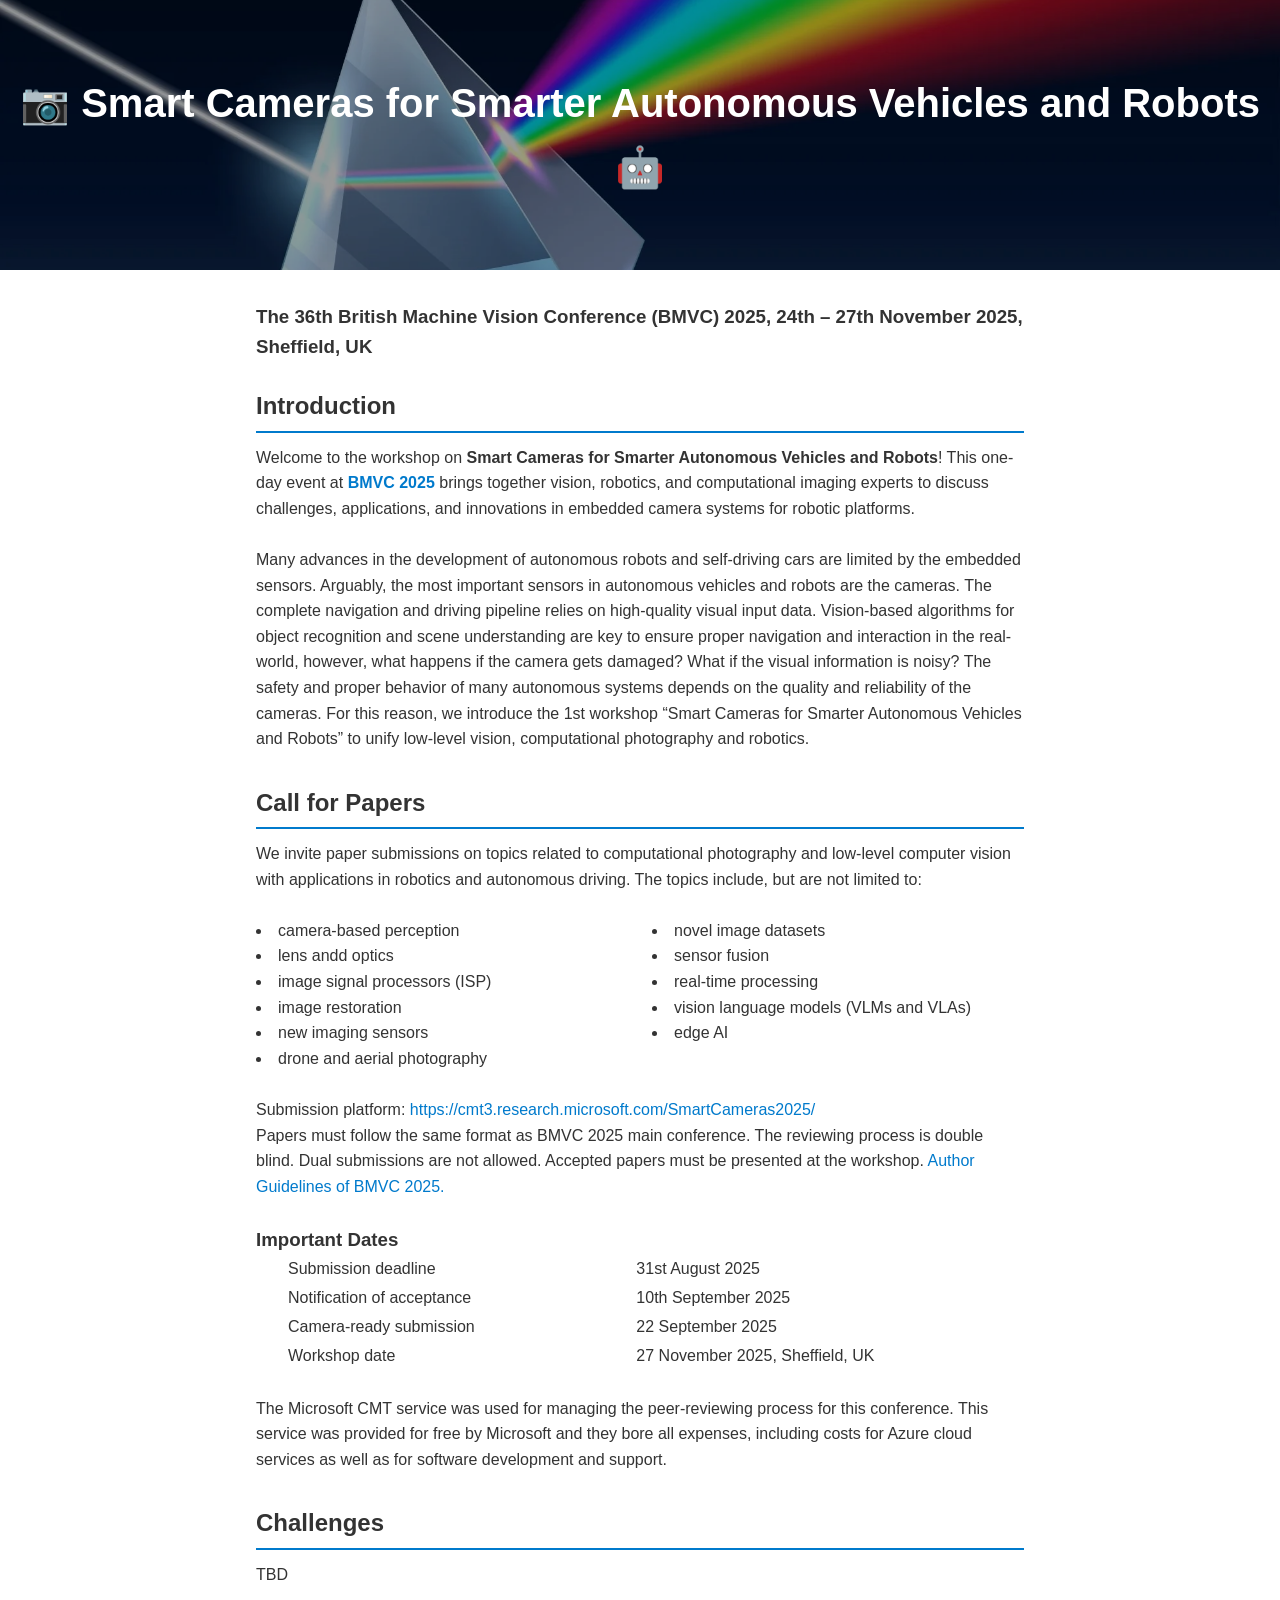
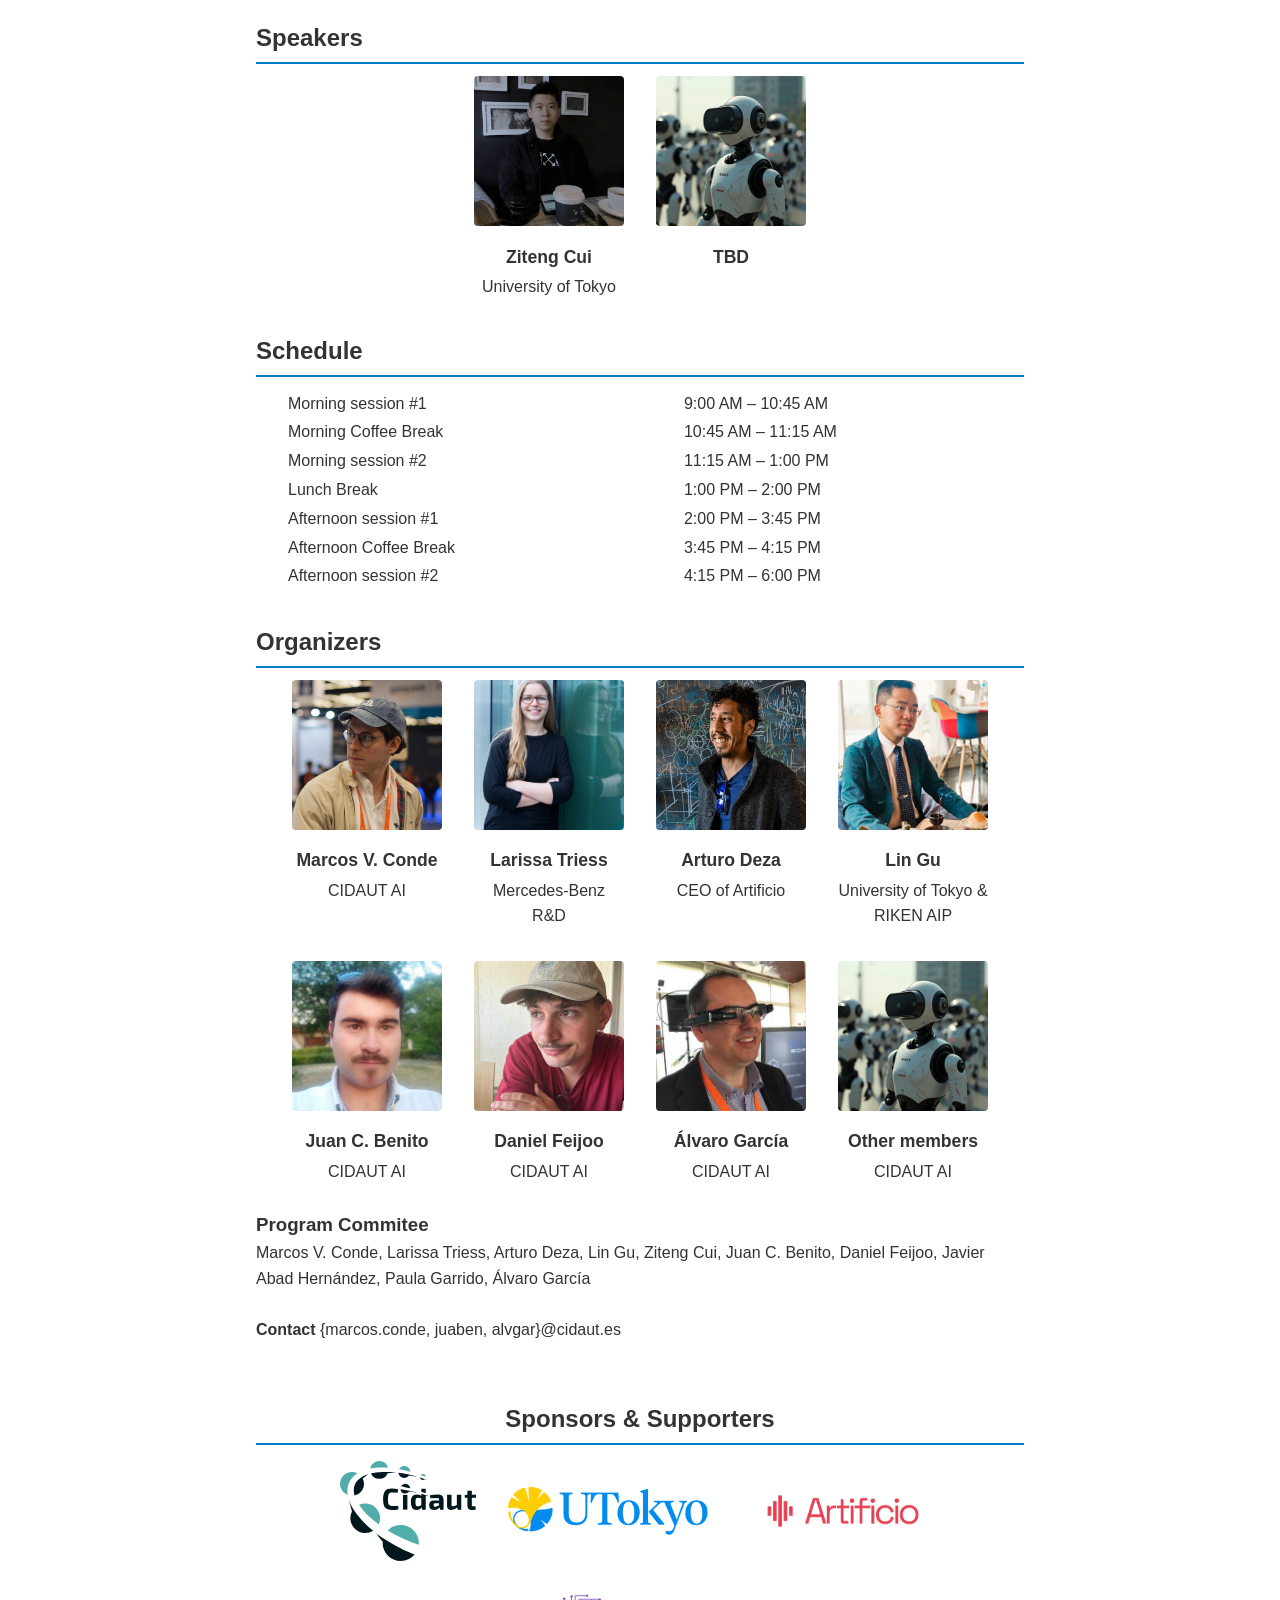
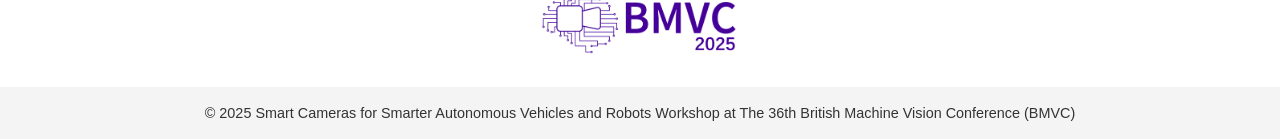
==== index.html @ 910924d0 "Add files via upload" ====
<!DOCTYPE html>
<html lang="en">
<head>
  <meta charset="UTF-8">
  <title>📷🤖 Smart Cameras for Smarter Autonomous Vehicles and Robots</title>
  <meta name="viewport" content="width=device-width, initial-scale=1">
  <meta name="description" content="The premier workshop on cameras and robotics. Smart Cameras for Smarter Autonomous Vehicles and Robots Workshop at BMVC 2025">
  <meta name="author" content="Marcos V. Conde">
  <meta name="robots" content="index, follow">

  <meta property="og:title" content="Smart Cameras for Smarter Autonomous Vehicles & Robots @ BMVC 2025">
  <meta property="og:description" content="The premier workshop on cameras and robotics. Smart Cameras for Smarter Autonomous Vehicles and Robots Workshop at BMVC 2025">
  <meta property="og:type" content="website">
  <meta property="og:image" content="https://supercamerai.github.io/img/bot.png">
  <meta property="og:site_name" content="Smart Cameras Workshop">

  <link rel="stylesheet" href="css/style.css">
</head>
<body>

  <header class="hero">
    <div class="hero-overlay">
      <h1>
        📷 Smart Cameras for Smarter Autonomous Vehicles and Robots 🤖
        <br>
      </h1>
      
    </div>
  </header>

  <main>
    <section id="intro" class="container">
      <h3>The 36th British Machine Vision Conference (BMVC) 2025, 24th – 27th November 2025, Sheffield, UK</h3>
      <br>
      
      <h2>Introduction</h2>
      <p>
        Welcome to the workshop on <b>Smart Cameras for Smarter Autonomous Vehicles and Robots</b>! This one-day event at <b><a href="https://bmvc2025.bmva.org/">BMVC 2025</a></b> brings together vision, robotics, and computational imaging experts to discuss challenges, applications, and innovations in embedded camera systems for robotic platforms.
        <br>
        <br>
        Many advances in the development of autonomous robots and self-driving cars are limited by the embedded sensors. 
        Arguably, the most important sensors in autonomous vehicles and robots are the cameras. 
        The complete navigation and driving pipeline relies on high-quality visual input data. 
        Vision-based algorithms for object recognition and scene understanding are key to ensure proper navigation and interaction in the real-world, however, what happens if the camera gets damaged? 
        What if the visual information is noisy? The safety and proper behavior of many autonomous systems depends on the quality and reliability of the cameras. 
        For this reason, we introduce the 1st workshop “Smart Cameras for Smarter Autonomous Vehicles and Robots” to unify low-level vision, computational photography and robotics.
      </p>
    </section>

    <section id="cfp" class="container">
      <h2>Call for Papers</h2>
      <p>We invite paper submissions on topics related to computational photography and low-level computer vision with applications in robotics and autonomous driving.
        The topics include, but are not limited to: 
        <br>
        <br>
        <ul class="topics-columns">
          <li>camera‑based perception</li>
          <li>lens andd optics</li>
          <li>image signal processors (ISP)</li>
          <li>image restoration</li>
          <li>new imaging sensors</li>
          <li>drone and aerial photography</li>
          <li>novel image datasets</li>
          <li>sensor fusion</li>
          <li>real‑time processing</li>
          <li>vision language models (VLMs and VLAs)</li>
          <li>edge AI</li>
        </ul>
        <br>
        Submission platform: <a href="https://cmt3.research.microsoft.com/SmartCameras2025/">https://cmt3.research.microsoft.com/SmartCameras2025/</a>
        <br>
        Papers must follow the same format as BMVC 2025 main conference. The reviewing process is double blind. Dual submissions are not allowed. Accepted papers must be presented at the workshop.
        <a href="https://bmvc2025.bmva.org/authors/author-guidelines/">Author Guidelines of BMVC 2025.</a>
        <br>
        <br>
        <h3>Important Dates</h3>

          <table class="schedule-table">
            <!-- <tr><th>Event</th><th>Date</th></tr> -->
            <tr><td>Submission deadline</td><td>31st August 2025</td></tr>
            <tr><td>Notification of acceptance</td><td>10th September 2025</td></tr>
            <tr><td>Camera‑ready submission</td><td>22 September 2025</td></tr>
            <!-- <tr><td>Author registration</td><td>Coming soon through BMVC registration</td></tr> -->
            <tr><td>Workshop date</td><td>27 November 2025, Sheffield, UK</td></tr>
          </table>

        <br>
        The Microsoft CMT service was used for managing the peer-reviewing process for this conference. This service was provided for free by Microsoft and they bore all expenses, including costs for Azure cloud services as well as for software development and support.
      </p>
    </section>

    <section id="challenges" class="container">
      <h2>Challenges</h2>
      TBD
    </section>

    <section id="speakers" class="container team-section">
      <h2>Speakers</h2>

      <div class="team-grid">

        <div class="team-member">
          <img src="img/cui.jpeg" alt="Ziteng Cui">
          <h3>Ziteng Cui</h3>
          <p>University of Tokyo</p>
        </div>

        <div class="team-member">
          <img src="img/bot.png" alt="Other">
          <h3>TBD</h3>
          <p></p>
        </div>

      </div>
    </section>

    <section id="schedule" class="container team-section">
      <h2>Schedule</h2>

      <table class="schedule-table">
        <tr><td>Morning session #1</td><td>9:00 AM – 10:45 AM</td></tr>
        <tr><td>Morning Coffee Break</td><td>10:45 AM – 11:15 AM</td></tr>
        <tr><td>Morning session #2</td><td>11:15 AM – 1:00 PM</td></tr>
        <tr><td>Lunch Break</td><td>1:00 PM – 2:00 PM</td></tr>
        <tr><td>Afternoon session #1</td><td>2:00 PM – 3:45 PM</td></tr>
        <tr><td>Afternoon Coffee Break</td><td>3:45 PM – 4:15 PM</td></tr>
        <tr><td>Afternoon session #2</td><td>4:15 PM – 6:00 PM</td></tr>
      </table>

      </div>
    </section>


    <section id="organizers" class="container team-section">
      <h2>Organizers</h2>
      <div class="team-grid">

        <div class="team-member">
          <a href="https://mv-lab.github.io/" target="_blank" rel="noopener">
          <img src="img/marcosv.jpg" alt="Marcos V. Conde">
          </a>
          <h3>Marcos V. Conde</h3>
          <p>CIDAUT AI</p>
          
        </div>

        <div class="team-member">
          <a href="https://larissa.triess.eu/" target="_blank" rel="noopener">
          <img src="img/larissa.jpg" alt="Larissa Triess">
          </a>
          <h3>Larissa Triess</h3>
          <p>Mercedes-Benz R&D</p>
        </div>

        <div class="team-member">
          <a href="http://arturodeza.wikidot.com/" target="_blank" rel="noopener">
          <img src="img/arturo.jpg" alt="Arturo Deza">
          </a>
          <h3>Arturo Deza</h3>
          <p>CEO of Artificio</p>
        </div>

        <div class="team-member">
          <a href="https://sites.google.com/view/linguedu/home" target="_blank" rel="noopener">
          <img src="img/lin.png" alt="Lin Gu">
          </a>
          <h3>Lin Gu</h3>
          <p>University of Tokyo & RIKEN AIP</p>
        </div>

        <div class="team-member">
          <a href="https://scholar.google.com/citations?user=f186MIUAAAAJ&hl=en" target="_blank" rel="noopener">
          <img src="img/juaben.jpg" alt="Juan C. Benito">
          </a>
          <h3>Juan C. Benito</h3>
          <p>CIDAUT AI</p>
        </div>

        <div class="team-member">
          <a href="https://scholar.google.com/citations?hl=es&user=hqbPn4YAAAAJ" target="_blank" rel="noopener">
          <img src="img/danfei.jpg" alt="Daniel Feijoo">
          </a>
          <h3>Daniel Feijoo</h3>
          <p>CIDAUT AI</p>
        </div>

        <div class="team-member">
          <a href="https://scholar.google.com/citations?user=c6SJPnMAAAAJ&hl=en" target="_blank" rel="noopener">
          <img src="img/alvgar.jpg" alt="Álvaro García">
          </a>
          <h3>Álvaro García</h3>
          <p>CIDAUT AI</p>
        </div>

        <div class="team-member">
          <img src="img/bot.png" alt="cidaut AI">
          <h3>Other members</h3>
          <p>CIDAUT AI</p>
        </div>

      </div>

      <br>
      <h3>Program Commitee</h3>
      Marcos V. Conde, Larissa Triess, Arturo Deza, Lin Gu, Ziteng Cui, Juan C. Benito, Daniel Feijoo, Javier Abad Hernández, Paula Garrido, Álvaro García
      <br>
      <br>
      <p><b>Contact</b> {marcos.conde, juaben, alvgar}@cidaut.es</p>
      <br>

    </section>

    <section id="sponsors" class="container sponsors-section">
      <h2>Sponsors & Supporters</h2>
      <div class="sponsor-grid">
        <img src="img/logo-cidaut.svg" alt="CIDAUT">
        <img src="img/utokyo.svg.png" alt="UTokyo">
        <img src="img/artificio.png" alt="Artificio">
        <img src="img/bmvc-2025.png" alt="BMVC">
      </div>
    </section>

  </main>

  <footer>
    <p>&copy; 2025 Smart Cameras for Smarter Autonomous Vehicles and Robots Workshop at The 36th British Machine Vision Conference (BMVC)</p>
  </footer>

</body>
</html>
---- css/style.css ----
* { box-sizing: border-box; margin:0; padding:0; }
body { font-family: Arial, sans-serif; line-height:1.6; color:#333; }
a { color:#007acc; text-decoration: none; }
a:hover { text-decoration: underline; }

/* Header */
header.hero {
  position: relative;
  height: 30vh;
  background: url('../img/banner.webp') no-repeat center/cover;
}
.hero-overlay {
  position: absolute;
  inset: 0;
  background: rgba(0,0,0,0.4);
  display: flex;
  justify-content: center;
  align-items: center;
}
.hero-overlay h1 {
  color: #fff;
  font-size: 2.5em; /* increased */
  text-align: center;
}
.hero-overlay .subtitle {
  color: #f0f0f0;
  font-size: 1.1em;
  margin-top: 0.5em;
}

/* Container */
.container {
  max-width: 800px;
  margin: 2em auto;
  padding: 0 1em;
}
.container h2 {
  margin-bottom: 0.5em;
  border-bottom: 2px solid #007acc;
  padding-bottom: 0.2em;
}

/* Team Section */
.team-section .team-grid {
  display: flex;
  flex-wrap: wrap;
  gap: 2em;
  justify-content: center;
}
.team-member {
  width: 150px;
  text-align: center;
}
.team-member img {
  width: 100%;
  height: 150px;
  object-fit: cover;
  border-radius: 4px;
}
.team-member h3 {
  margin: 0.5em 0 0.2em;
  font-size: 1.1em;
}

/* Sponsors Section */
.sponsors-section {
  text-align: center;
}
.sponsor-grid {
  display: flex;
  flex-wrap: wrap;
  justify-content: center;
  gap: 2em;
  margin: 1em 0;
}
.sponsor-grid img {
  max-width: 200px;
  max-height: 100px;
  object-fit: contain;
}

/* Footer */
footer {
  text-align: center;
  padding: 1em;
  background: #f4f4f4;
  font-size: 0.9em;
}

.topics-columns {
  /* Multi-column list styling */
  column-count: 2;
  column-gap: 1.5rem;
  list-style-position: inside; /* keeps bullets neatly inside */
  padding-left: 0;
  margin: 0;
}

.schedule-table {
  width: 100%;
  border-collapse: collapse;
}

.schedule-table td {
  padding: 0.1rem 2rem; /* top/bottom: 0.75rem, left/right: 2rem */
}


/* Ensure mobile compatibility */
@media (max-width: 600px) {
  .topics-columns {
    column-count: 1;
  }

  .schedule-table td {
    padding: 0.5rem 1rem; /* adjust padding for mobile */
  }
}
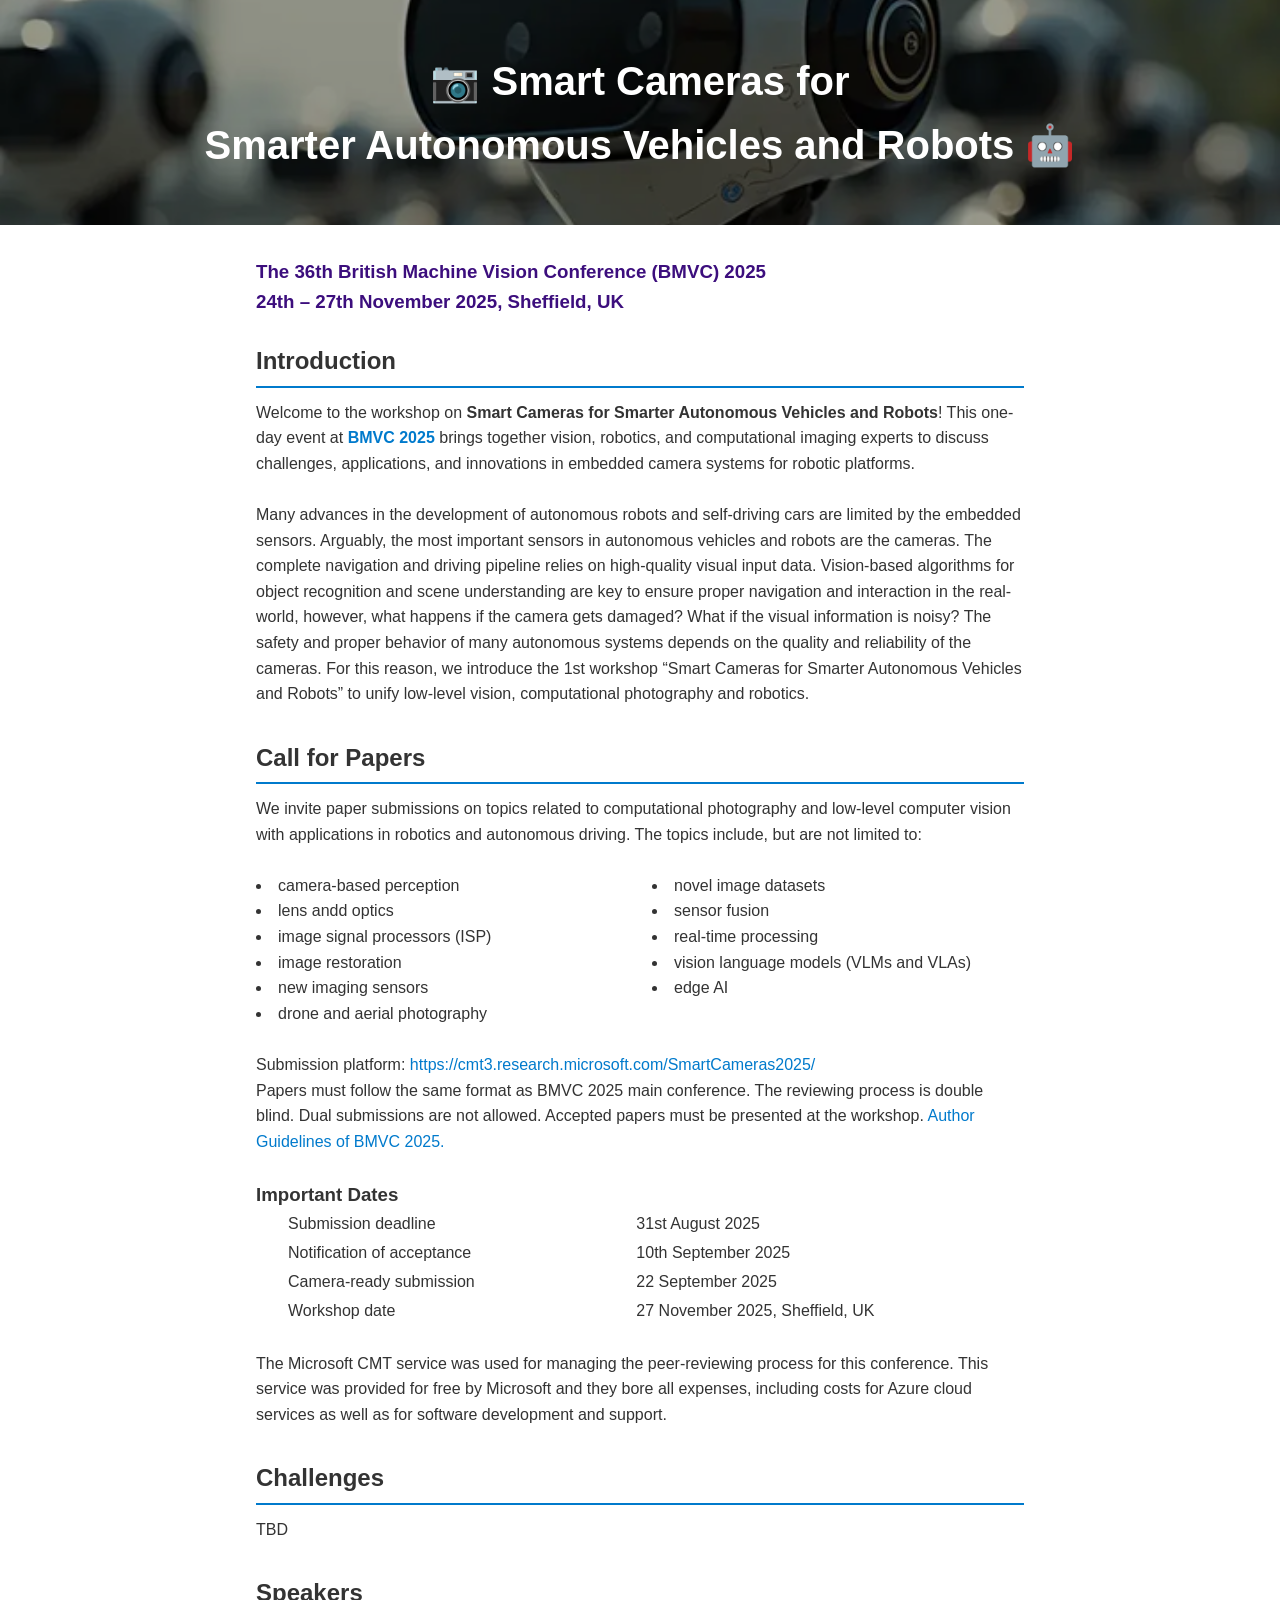
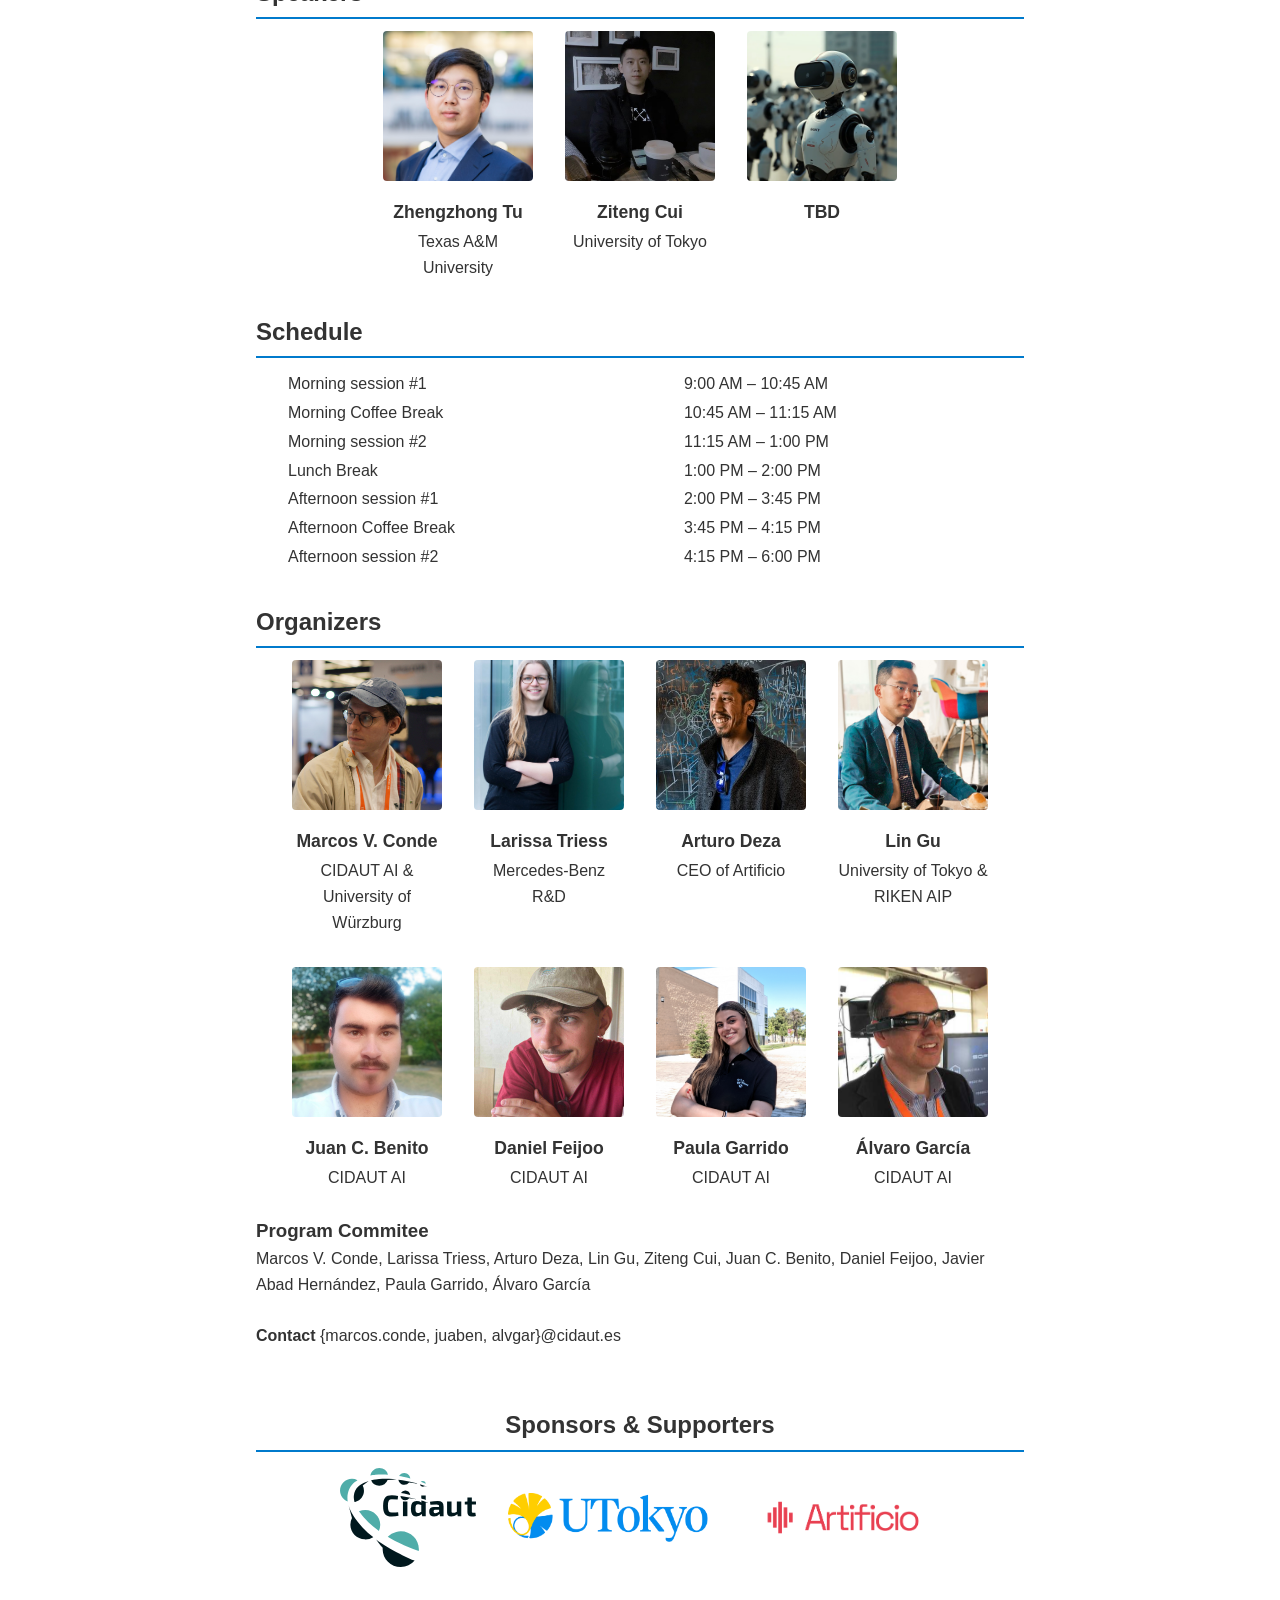
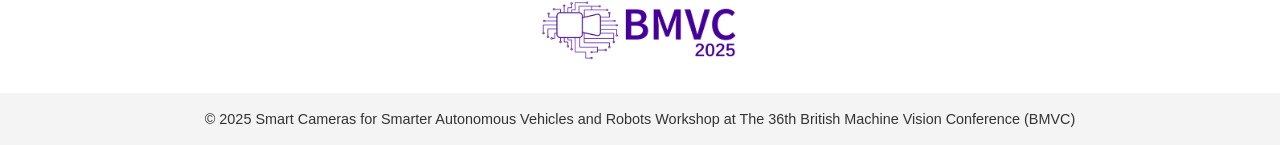
==== commit e190c267: "Add files via upload" ====
--- a/index.html
+++ b/index.html
@@ -21,7 +21,7 @@
   <header class="hero">
     <div class="hero-overlay">
       <h1>
-        📷 Smart Cameras for Smarter Autonomous Vehicles and Robots 🤖
+        📷 Smart Cameras for <br>Smarter Autonomous Vehicles and Robots 🤖
         <br>
       </h1>
       
@@ -30,7 +30,7 @@
 
   <main>
     <section id="intro" class="container">
-      <h3>The 36th British Machine Vision Conference (BMVC) 2025, 24th – 27th November 2025, Sheffield, UK</h3>
+      <h3 style="color:#3c0e7d;">The 36th British Machine Vision Conference (BMVC) 2025 <br> 24th – 27th November 2025, Sheffield, UK</h3>
       <br>
       
       <h2>Introduction</h2>
@@ -100,6 +100,12 @@
       <div class="team-grid">
 
         <div class="team-member">
+          <img src="img/tu.png" alt="Zhengzhong Tu">
+          <h3>Zhengzhong Tu</h3>
+          <p>Texas A&M University</p>
+        </div>
+
+        <div class="team-member">
           <img src="img/cui.jpeg" alt="Ziteng Cui">
           <h3>Ziteng Cui</h3>
           <p>University of Tokyo</p>
@@ -140,7 +146,7 @@
           <img src="img/marcosv.jpg" alt="Marcos V. Conde">
           </a>
           <h3>Marcos V. Conde</h3>
-          <p>CIDAUT AI</p>
+          <p>CIDAUT AI & University of Würzburg</p>
           
         </div>
 
@@ -185,6 +191,12 @@
         </div>
 
         <div class="team-member">
+          <img src="img/paula.jpg" alt="Paula Garrido">
+          <h3>Paula Garrido</h3>
+          <p>CIDAUT AI</p>
+        </div>
+
+        <div class="team-member">
           <a href="https://scholar.google.com/citations?user=c6SJPnMAAAAJ&hl=en" target="_blank" rel="noopener">
           <img src="img/alvgar.jpg" alt="Álvaro García">
           </a>
@@ -192,11 +204,13 @@
           <p>CIDAUT AI</p>
         </div>
 
+        <!--
         <div class="team-member">
           <img src="img/bot.png" alt="cidaut AI">
           <h3>Other members</h3>
           <p>CIDAUT AI</p>
         </div>
+        -->
 
       </div>
 
--- a/css/style.css
+++ b/css/style.css
@@ -6,8 +6,8 @@
 /* Header */
 header.hero {
   position: relative;
-  height: 30vh;
-  background: url('../img/banner.webp') no-repeat center/cover;
+  height: 25vh;
+  background: url('../img/bot_banner.png') no-repeat center/cover;
 }
 .hero-overlay {
   position: absolute;
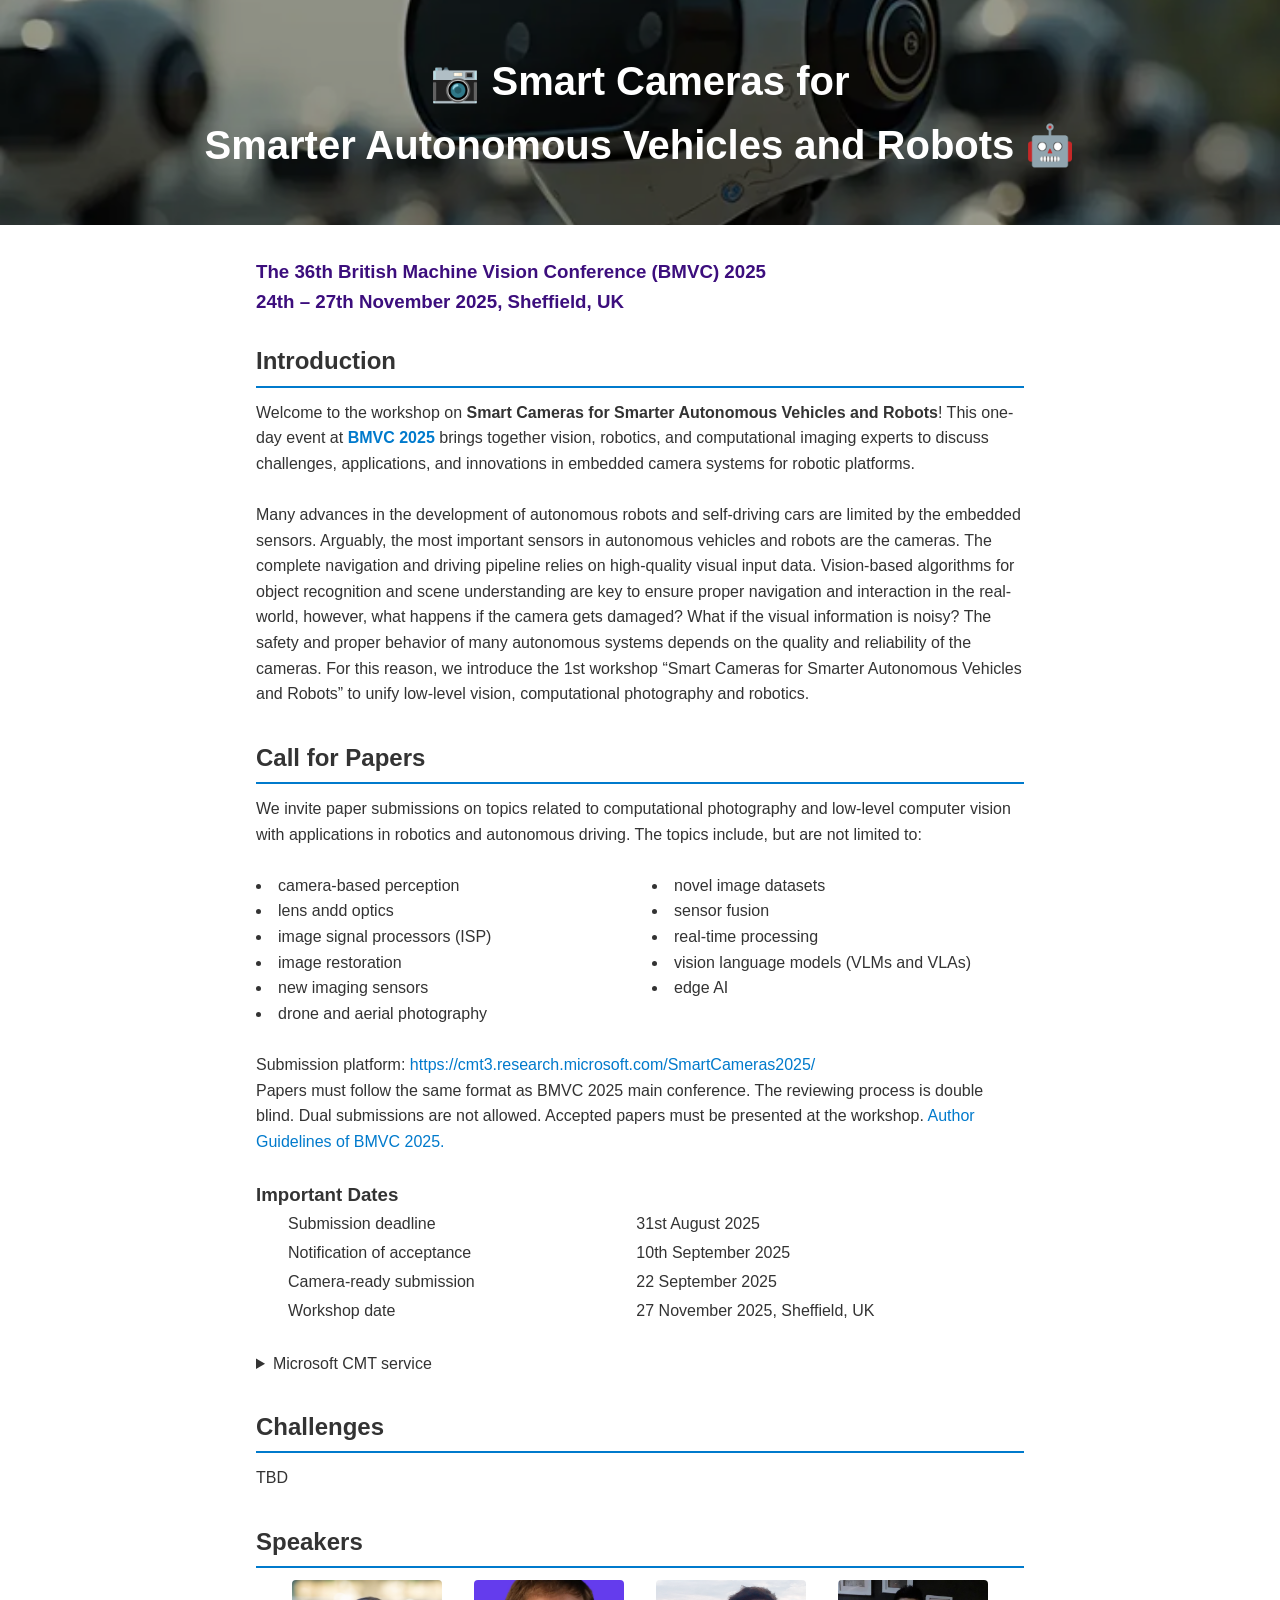
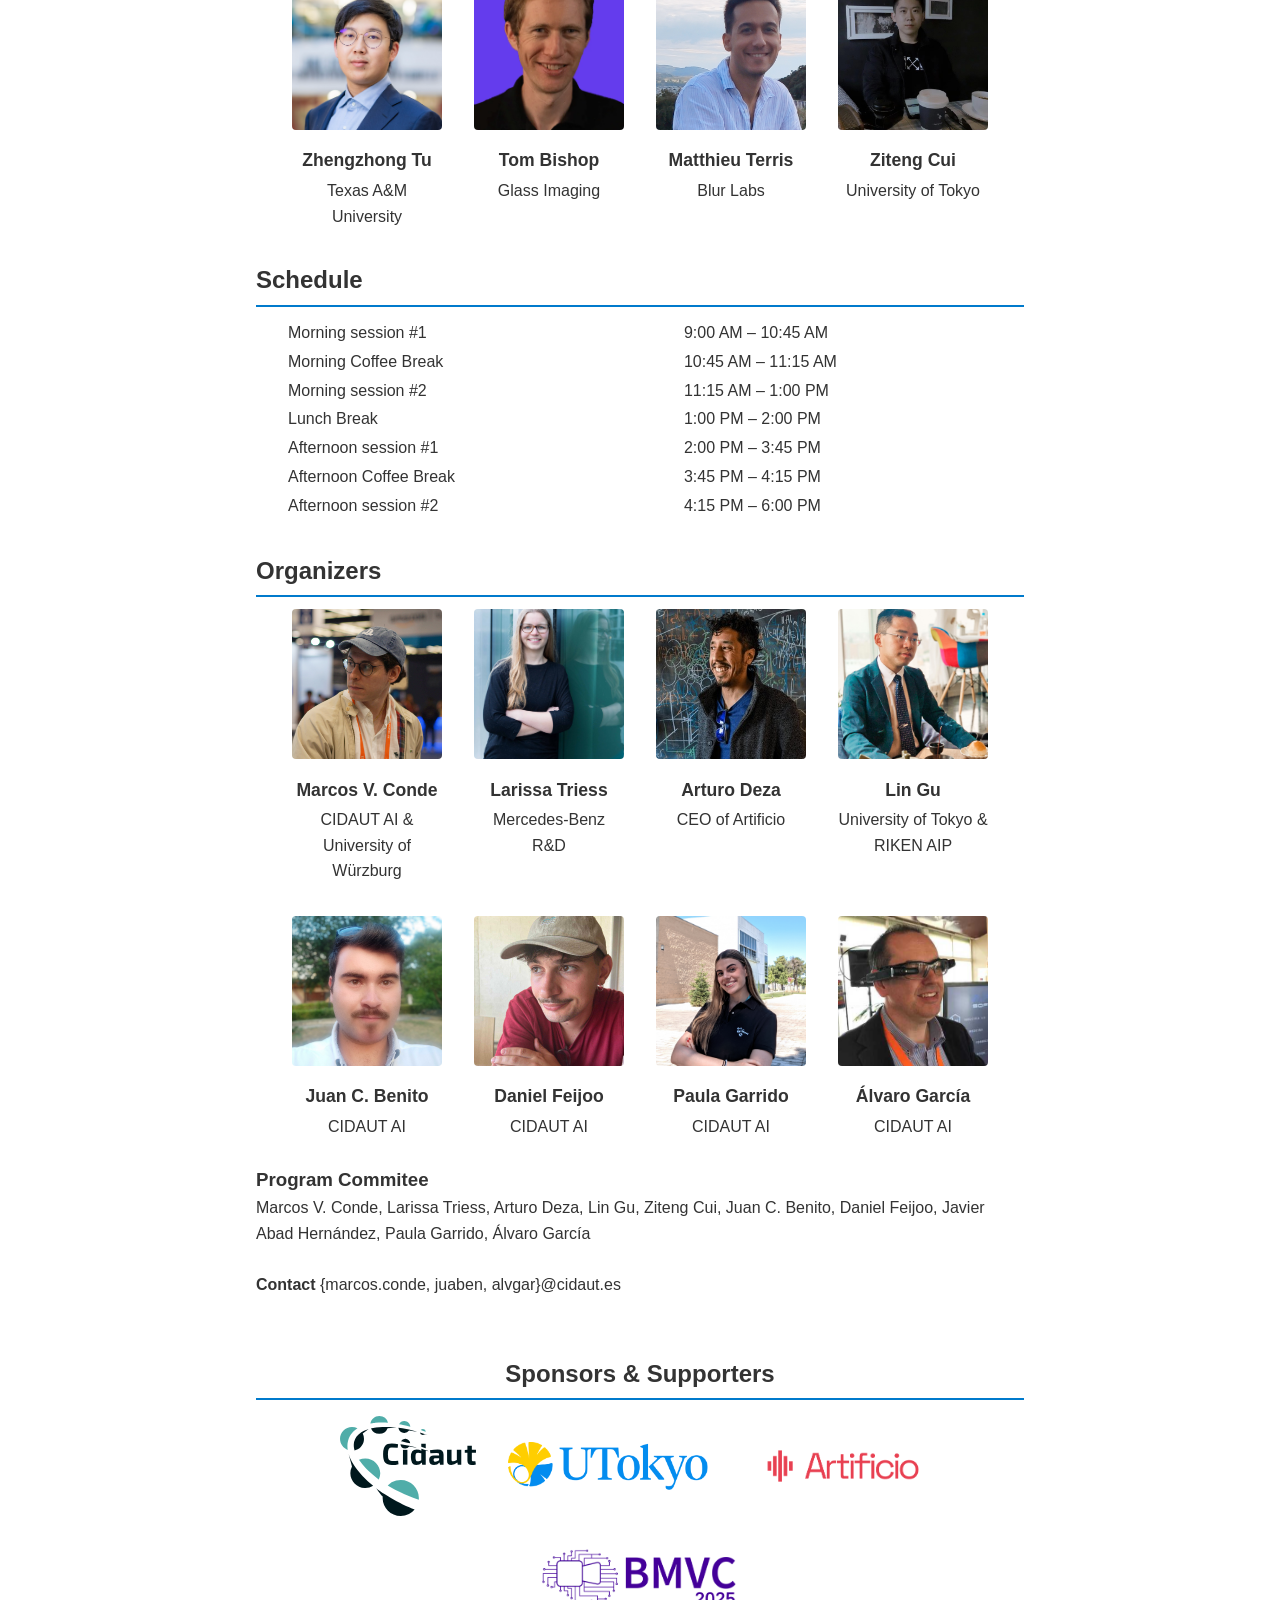
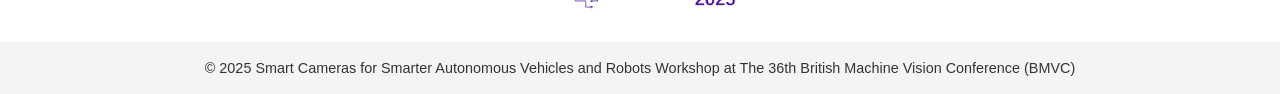
==== commit 84222d70: "Add files via upload" ====
--- a/index.html
+++ b/index.html
@@ -85,7 +85,11 @@
           </table>
 
         <br>
-        The Microsoft CMT service was used for managing the peer-reviewing process for this conference. This service was provided for free by Microsoft and they bore all expenses, including costs for Azure cloud services as well as for software development and support.
+        <details>
+        <summary>Microsoft CMT service</summary>
+        <p>The Microsoft CMT service was used for managing the peer-reviewing process for this conference. This service was provided for free by Microsoft and they bore all expenses, including costs for Azure cloud services as well as for software development and support.</p>
+      </details>
+
       </p>
     </section>
 
@@ -106,16 +110,23 @@
         </div>
 
         <div class="team-member">
+          <img src="img/tom.webp" alt="Tom Bishop">
+          <h3>Tom Bishop</h3>
+          <p>Glass Imaging</p>
+        </div>
+
+        <div class="team-member">
+          <img src="img/terris.png" alt="Matthieu Terris">
+          <h3>Matthieu Terris</h3>
+          <p>Blur Labs</p>
+        </div>
+
+        <div class="team-member">
           <img src="img/cui.jpeg" alt="Ziteng Cui">
           <h3>Ziteng Cui</h3>
           <p>University of Tokyo</p>
         </div>
 
-        <div class="team-member">
-          <img src="img/bot.png" alt="Other">
-          <h3>TBD</h3>
-          <p></p>
-        </div>
 
       </div>
     </section>
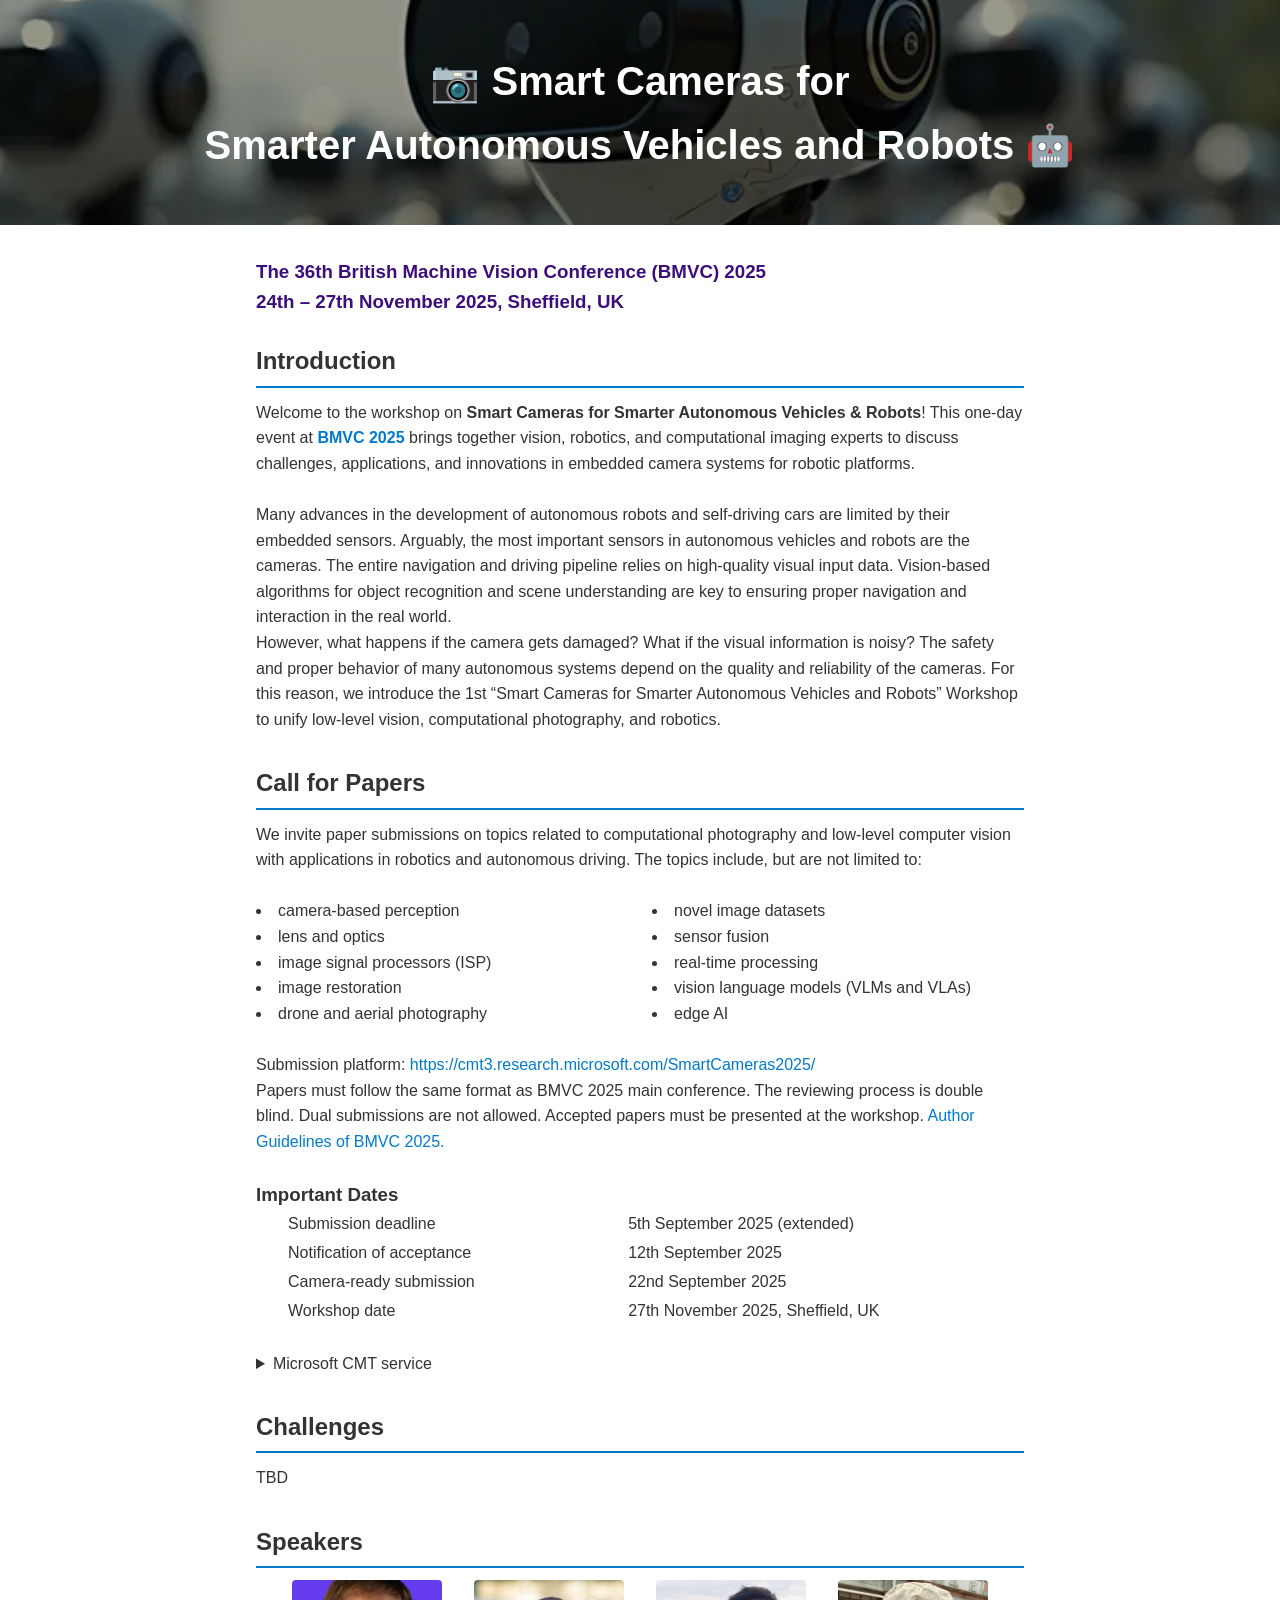
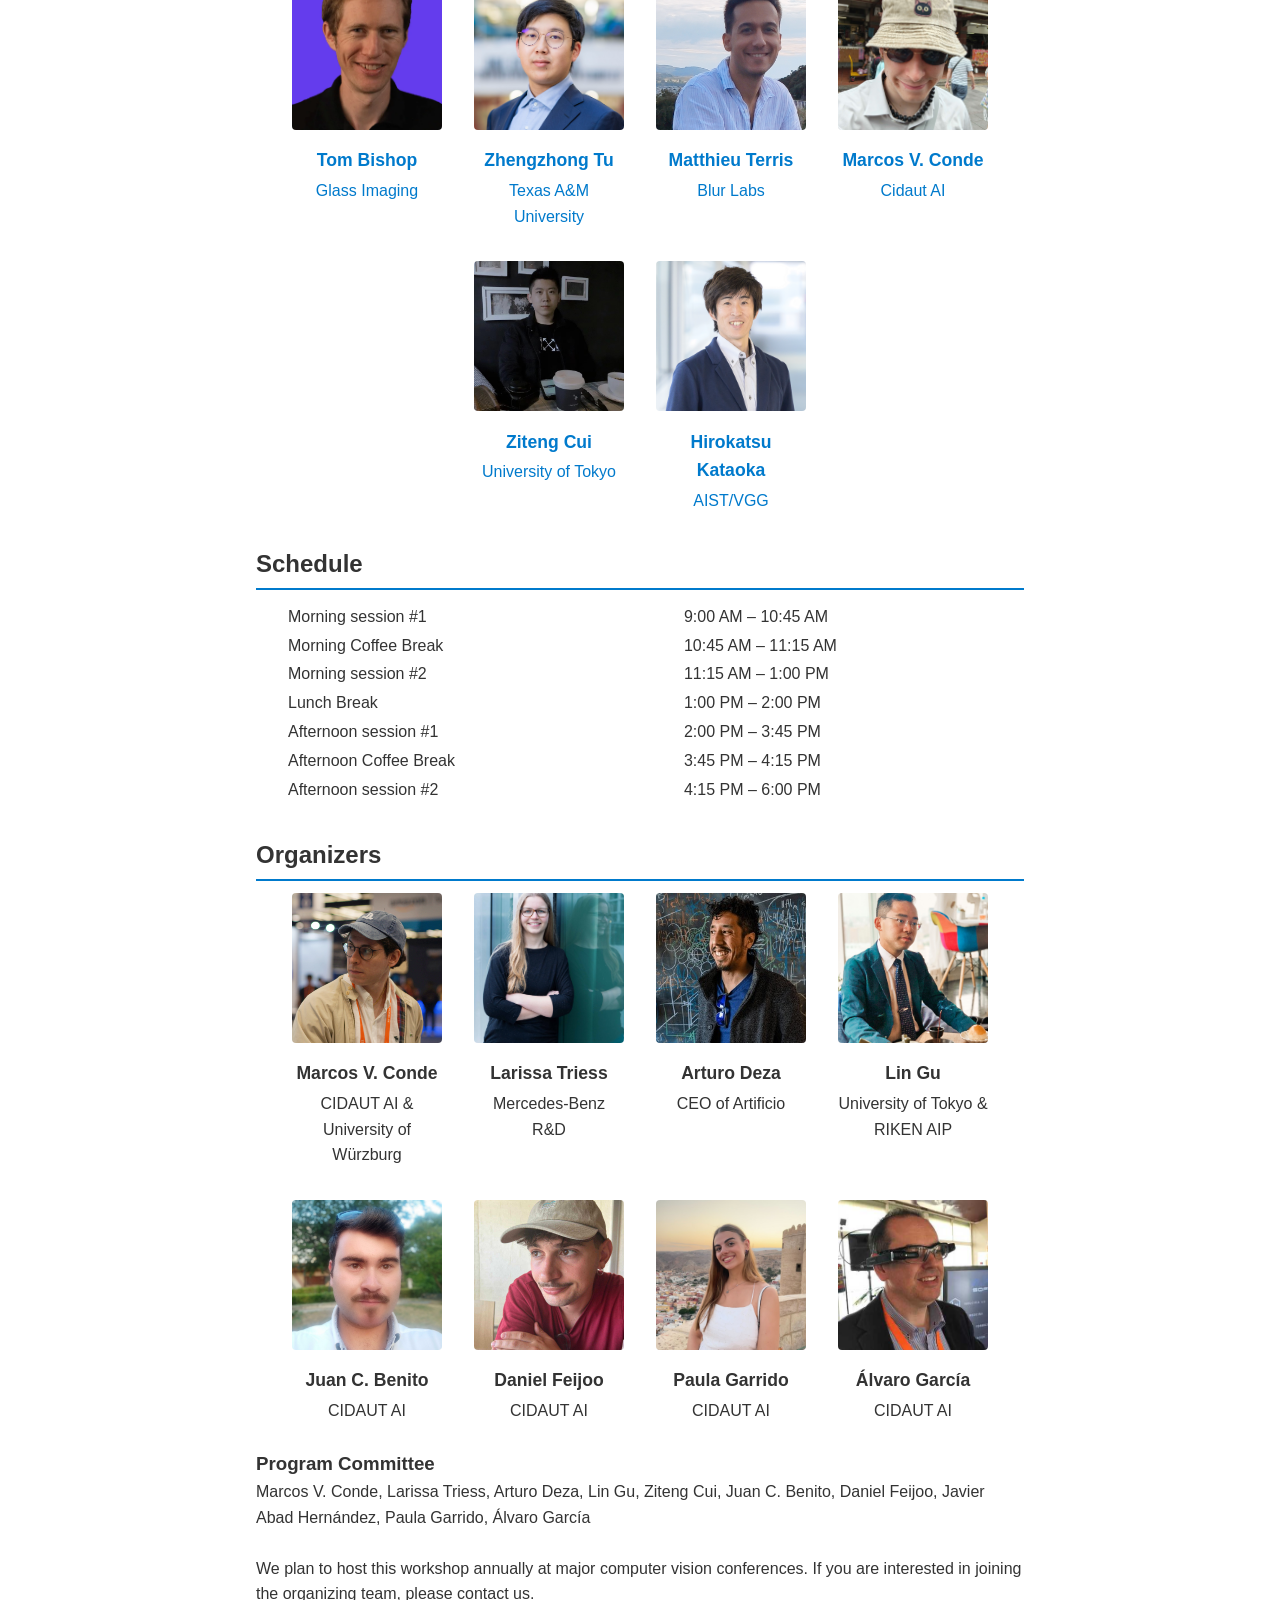
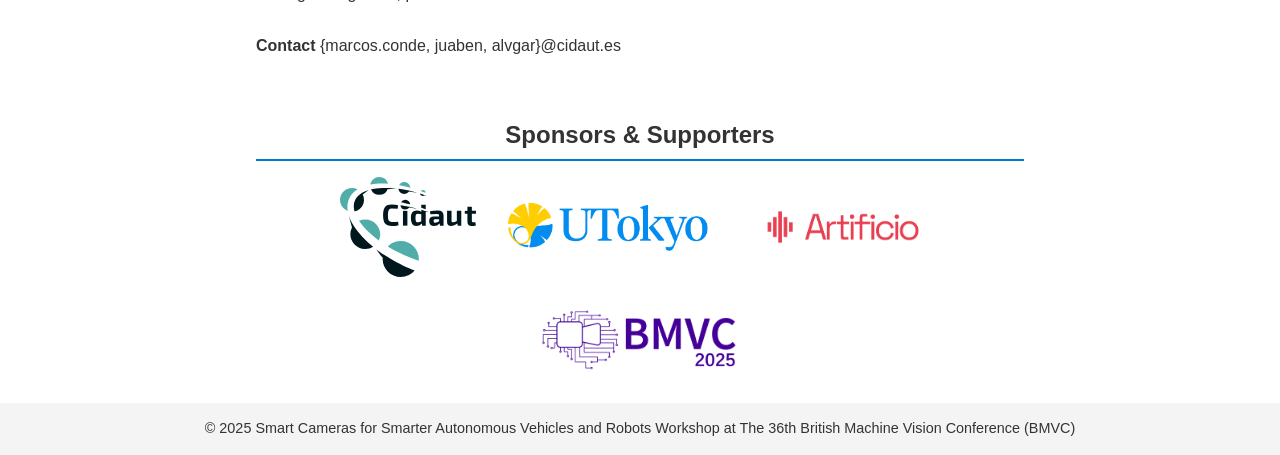
==== commit 37b7a40c: "1st sept update, CR dates and speakers" ====
--- a/index.html
+++ b/index.html
@@ -2,17 +2,19 @@
 <html lang="en">
 <head>
   <meta charset="UTF-8">
-  <title>📷🤖 Smart Cameras for Smarter Autonomous Vehicles and Robots</title>
+  <title>📷 Smart Cameras for Smarter Robots</title>
   <meta name="viewport" content="width=device-width, initial-scale=1">
-  <meta name="description" content="The premier workshop on cameras and robotics. Smart Cameras for Smarter Autonomous Vehicles and Robots Workshop at BMVC 2025">
+  <meta name="description" content="Smart Cameras for Smarter Autonomous Vehicles and Robots Workshop at BMVC 2025">
+  <meta name="keywords" content="smart cameras, autonomous vehicles, robotics, computer vision, BMVC 2025, workshop, embedded systems, image processing, sensor fusion">
   <meta name="author" content="Marcos V. Conde">
   <meta name="robots" content="index, follow">
 
-  <meta property="og:title" content="Smart Cameras for Smarter Autonomous Vehicles & Robots @ BMVC 2025">
-  <meta property="og:description" content="The premier workshop on cameras and robotics. Smart Cameras for Smarter Autonomous Vehicles and Robots Workshop at BMVC 2025">
+  <meta property="og:title" content="Smart Cameras for Smarter Robots Workshop">
+  <meta property="og:url" content="https://supercamerai.github.io/">
+  <meta property="og:description" content="Smart Cameras for Smarter Autonomous Vehicles and Robots Workshop at BMVC 2025">
   <meta property="og:type" content="website">
   <meta property="og:image" content="https://supercamerai.github.io/img/bot.png">
-  <meta property="og:site_name" content="Smart Cameras Workshop">
+  <meta property="og:site_name" content="Smart Cameras and Robots Workshop">
 
   <link rel="stylesheet" href="css/style.css">
 </head>
@@ -35,15 +37,17 @@
       
       <h2>Introduction</h2>
       <p>
-        Welcome to the workshop on <b>Smart Cameras for Smarter Autonomous Vehicles and Robots</b>! This one-day event at <b><a href="https://bmvc2025.bmva.org/">BMVC 2025</a></b> brings together vision, robotics, and computational imaging experts to discuss challenges, applications, and innovations in embedded camera systems for robotic platforms.
-        <br>
-        <br>
-        Many advances in the development of autonomous robots and self-driving cars are limited by the embedded sensors. 
+        Welcome to the workshop on <b>Smart Cameras for Smarter Autonomous Vehicles & Robots</b>! This one-day event at <b><a href="https://bmvc2025.bmva.org/">BMVC 2025</a></b> brings together vision, robotics, and computational imaging experts to discuss challenges, applications, and innovations in embedded camera systems for robotic platforms.
+        <br>
+        <br>
+        Many advances in the development of autonomous robots and self-driving cars are limited by their embedded sensors.
         Arguably, the most important sensors in autonomous vehicles and robots are the cameras. 
-        The complete navigation and driving pipeline relies on high-quality visual input data. 
-        Vision-based algorithms for object recognition and scene understanding are key to ensure proper navigation and interaction in the real-world, however, what happens if the camera gets damaged? 
-        What if the visual information is noisy? The safety and proper behavior of many autonomous systems depends on the quality and reliability of the cameras. 
-        For this reason, we introduce the 1st workshop “Smart Cameras for Smarter Autonomous Vehicles and Robots” to unify low-level vision, computational photography and robotics.
+        The entire navigation and driving pipeline relies on high-quality visual input data.
+        Vision-based algorithms for object recognition and scene understanding are key to ensuring proper navigation and interaction in the real world. 
+        <br>
+        However, what happens if the camera gets damaged?
+        What if the visual information is noisy? The safety and proper behavior of many autonomous systems depend on the quality and reliability of the cameras.
+        For this reason, we introduce the 1st “Smart Cameras for Smarter Autonomous Vehicles and Robots” Workshop to unify low-level vision, computational photography, and robotics.
       </p>
     </section>
 
@@ -55,10 +59,9 @@
         <br>
         <ul class="topics-columns">
           <li>camera‑based perception</li>
-          <li>lens andd optics</li>
+          <li>lens and optics</li>
           <li>image signal processors (ISP)</li>
           <li>image restoration</li>
-          <li>new imaging sensors</li>
           <li>drone and aerial photography</li>
           <li>novel image datasets</li>
           <li>sensor fusion</li>
@@ -77,11 +80,11 @@
 
           <table class="schedule-table">
             <!-- <tr><th>Event</th><th>Date</th></tr> -->
-            <tr><td>Submission deadline</td><td>31st August 2025</td></tr>
-            <tr><td>Notification of acceptance</td><td>10th September 2025</td></tr>
-            <tr><td>Camera‑ready submission</td><td>22 September 2025</td></tr>
+            <tr><td>Submission deadline</td><td>5th September 2025 (extended)</td></tr>
+            <tr><td>Notification of acceptance</td><td>12th September 2025</td></tr>
+            <tr><td>Camera‑ready submission</td><td>22nd September 2025</td></tr>
             <!-- <tr><td>Author registration</td><td>Coming soon through BMVC registration</td></tr> -->
-            <tr><td>Workshop date</td><td>27 November 2025, Sheffield, UK</td></tr>
+            <tr><td>Workshop date</td><td>27th November 2025, Sheffield, UK</td></tr>
           </table>
 
         <br>
@@ -104,27 +107,51 @@
       <div class="team-grid">
 
         <div class="team-member">
+          <a href="http://glass-imaging.com" target="_blank" rel="noopener">
+          <img src="img/tom.webp" alt="Tom Bishop">
+          <h3>Tom Bishop</h3>
+          <p>Glass Imaging</p>
+          </a>
+        </div>
+
+        <div class="team-member">
+          <a href="https://vztu.github.io" target="_blank" rel="noopener">
           <img src="img/tu.png" alt="Zhengzhong Tu">
           <h3>Zhengzhong Tu</h3>
           <p>Texas A&M University</p>
-        </div>
-
-        <div class="team-member">
-          <img src="img/tom.webp" alt="Tom Bishop">
-          <h3>Tom Bishop</h3>
-          <p>Glass Imaging</p>
-        </div>
-
-        <div class="team-member">
+          </a>
+        </div>
+
+        <div class="team-member">
+          <a href="https://blurlabs.ai" target="_blank" rel="noopener">
           <img src="img/terris.png" alt="Matthieu Terris">
           <h3>Matthieu Terris</h3>
           <p>Blur Labs</p>
-        </div>
-
-        <div class="team-member">
+          </a>
+        </div>
+
+        <div class="team-member">
+          <a href="https://mv-lab.github.io" target="_blank" rel="noopener">
+          <img src="img/marcos-notserious.jpg" alt="Marcos V. Conde">
+          <h3>Marcos V. Conde</h3>
+          <p>Cidaut AI</p>
+          </a>
+        </div>
+
+        <div class="team-member">
+          <a href="https://cuiziteng.github.io" target="_blank" rel="noopener">
           <img src="img/cui.jpeg" alt="Ziteng Cui">
           <h3>Ziteng Cui</h3>
           <p>University of Tokyo</p>
+          </a>
+        </div>
+
+        <div class="team-member">
+          <a href="https://hirokatsukataoka.net" target="_blank" rel="noopener">
+          <img src="img/kataoka_photo2.png" alt="Hirokatsu Kataoka">
+          <h3>Hirokatsu Kataoka</h3>
+          <p>AIST/VGG</p>
+          </a>
         </div>
 
 
@@ -226,8 +253,12 @@
       </div>
 
       <br>
-      <h3>Program Commitee</h3>
+      <h3>Program Committee</h3>
       Marcos V. Conde, Larissa Triess, Arturo Deza, Lin Gu, Ziteng Cui, Juan C. Benito, Daniel Feijoo, Javier Abad Hernández, Paula Garrido, Álvaro García
+      <br>
+      <br>
+      We plan to host this workshop annually at major computer vision conferences.
+      If you are interested in joining the organizing team, please contact us.
       <br>
       <br>
       <p><b>Contact</b> {marcos.conde, juaben, alvgar}@cidaut.es</p>
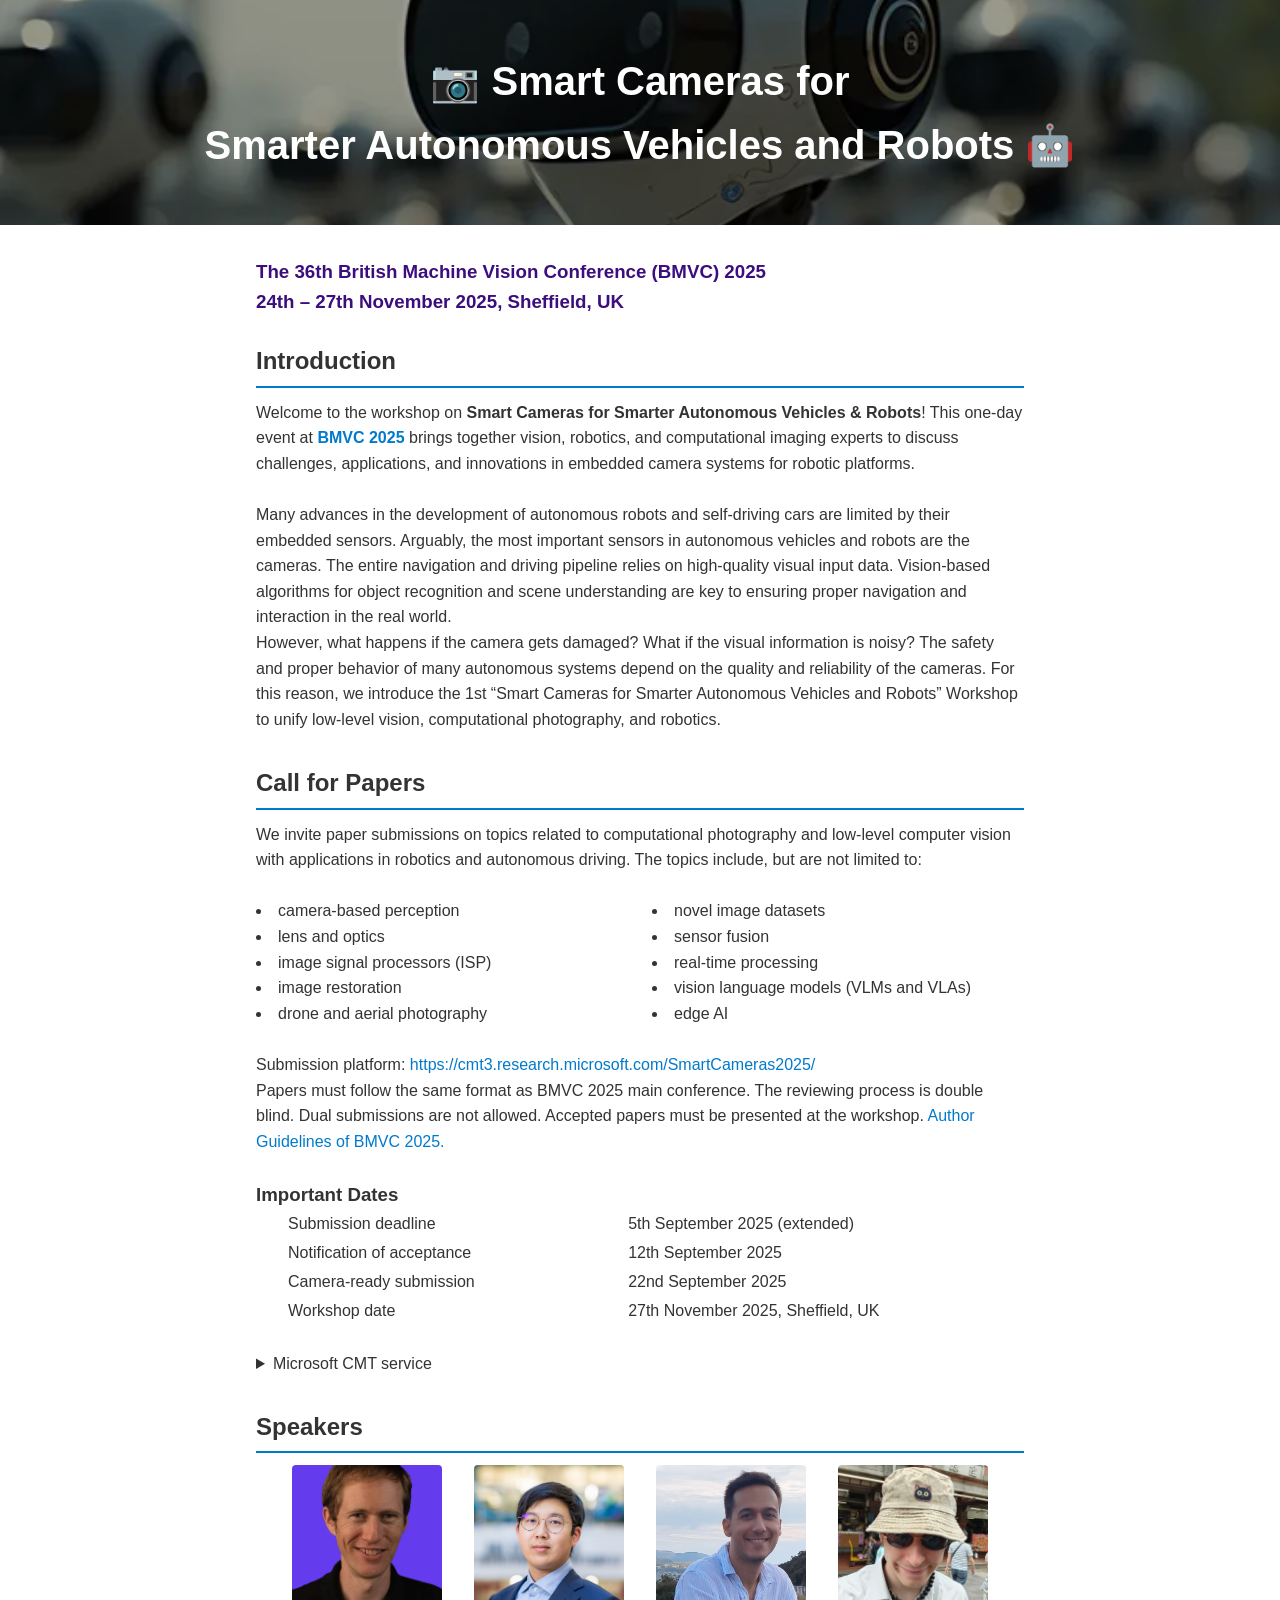
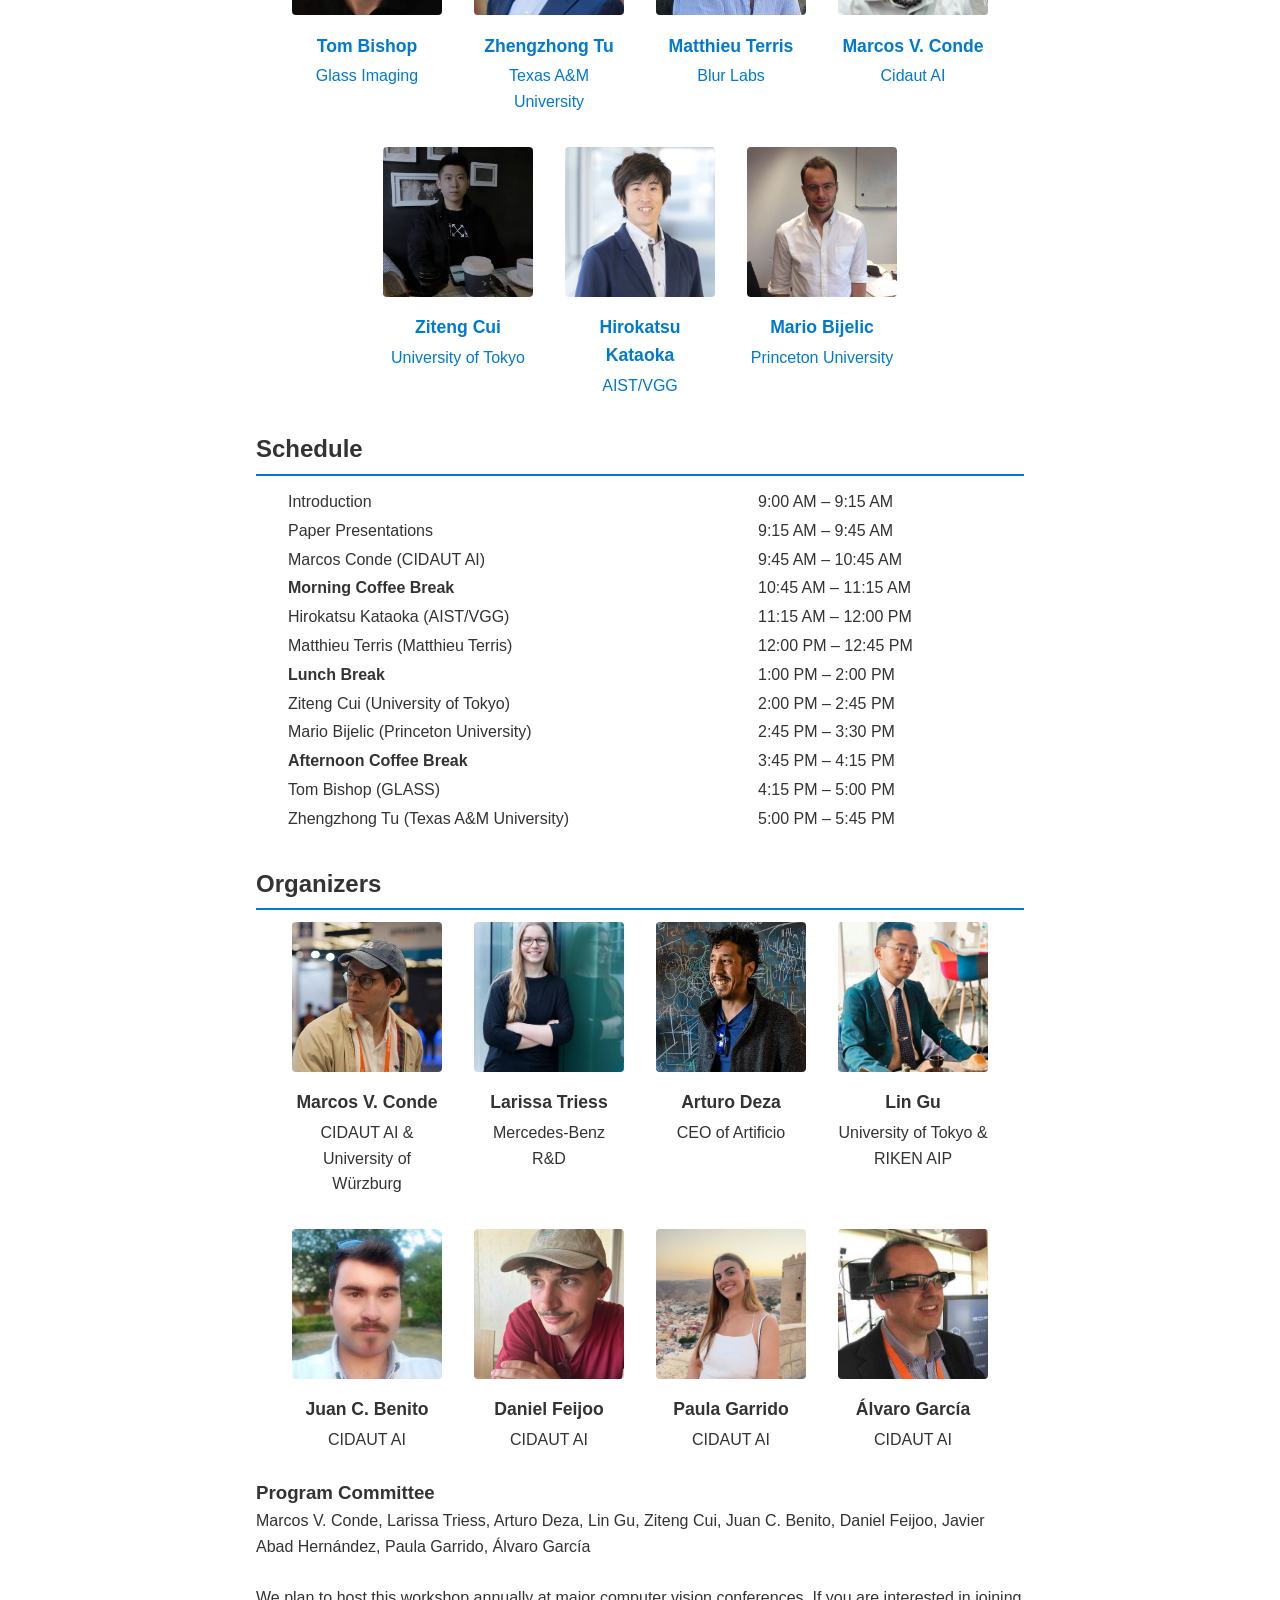
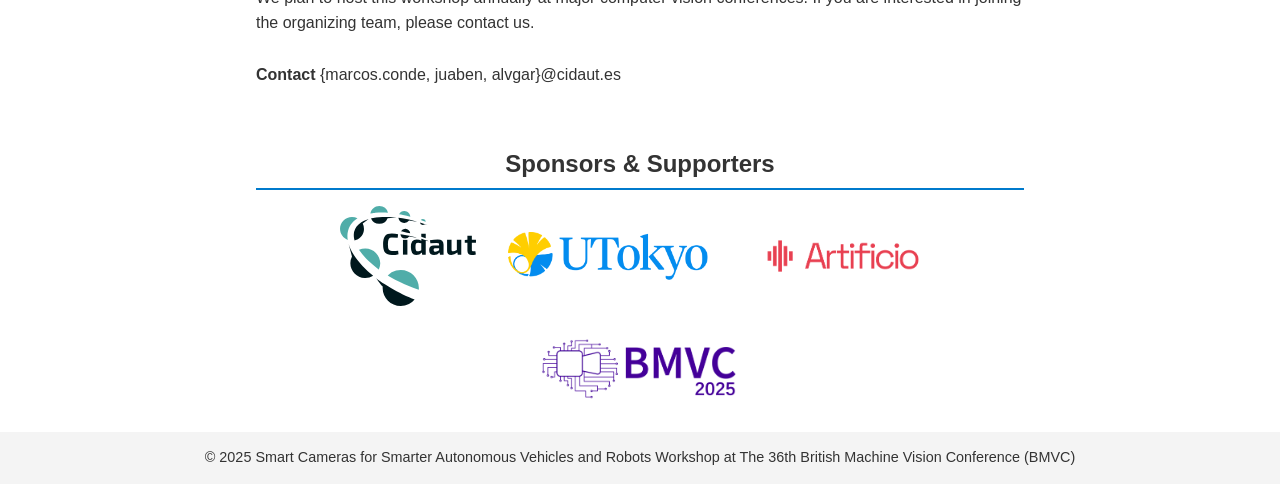
==== commit 68c58323: "schedule" ====
--- a/index.html
+++ b/index.html
@@ -96,10 +96,6 @@
       </p>
     </section>
 
-    <section id="challenges" class="container">
-      <h2>Challenges</h2>
-      TBD
-    </section>
 
     <section id="speakers" class="container team-section">
       <h2>Speakers</h2>
@@ -154,6 +150,14 @@
           </a>
         </div>
 
+        <div class="team-member">
+          <a href="http://mariobijelic.de/wordpress/" target="_blank" rel="noopener">
+          <img src="img/mario.jpg" alt="Mario Bijelic">
+          <h3>Mario Bijelic</h3>
+          <p>Princeton University</p>
+          </a>
+        </div>
+
 
       </div>
     </section>
@@ -162,13 +166,18 @@
       <h2>Schedule</h2>
 
       <table class="schedule-table">
-        <tr><td>Morning session #1</td><td>9:00 AM – 10:45 AM</td></tr>
-        <tr><td>Morning Coffee Break</td><td>10:45 AM – 11:15 AM</td></tr>
-        <tr><td>Morning session #2</td><td>11:15 AM – 1:00 PM</td></tr>
-        <tr><td>Lunch Break</td><td>1:00 PM – 2:00 PM</td></tr>
-        <tr><td>Afternoon session #1</td><td>2:00 PM – 3:45 PM</td></tr>
-        <tr><td>Afternoon Coffee Break</td><td>3:45 PM – 4:15 PM</td></tr>
-        <tr><td>Afternoon session #2</td><td>4:15 PM – 6:00 PM</td></tr>
+        <tr><td>Introduction</td><td>9:00 AM – 9:15 AM</td></tr>
+        <tr><td>Paper Presentations</td><td>9:15 AM – 9:45 AM</td></tr>
+        <tr><td>Marcos Conde (CIDAUT AI)</td><td>9:45 AM – 10:45 AM</td></tr>
+        <tr><td><b>Morning Coffee Break</b></td><td>10:45 AM – 11:15 AM</td></tr>
+        <tr><td>Hirokatsu Kataoka (AIST/VGG)</td><td>11:15 AM – 12:00 PM</td></tr>
+        <tr><td>Matthieu Terris (Matthieu Terris)</td><td>12:00 PM – 12:45 PM</td></tr>
+        <tr><td><b>Lunch Break</b></td><td>1:00 PM – 2:00 PM</td></tr>
+        <tr><td>Ziteng Cui (University of Tokyo)</td><td>2:00 PM – 2:45 PM</td></tr>
+        <tr><td>Mario Bijelic (Princeton University)</td><td>2:45 PM – 3:30 PM</td></tr>
+        <tr><td><b>Afternoon Coffee Break</b></td><td>3:45 PM – 4:15 PM</td></tr>
+        <tr><td>Tom Bishop (GLASS)</td><td>4:15 PM – 5:00 PM</td></tr>
+        <tr><td>Zhengzhong Tu (Texas A&M University)</td><td>5:00 PM – 5:45 PM</td></tr>
       </table>
 
       </div>
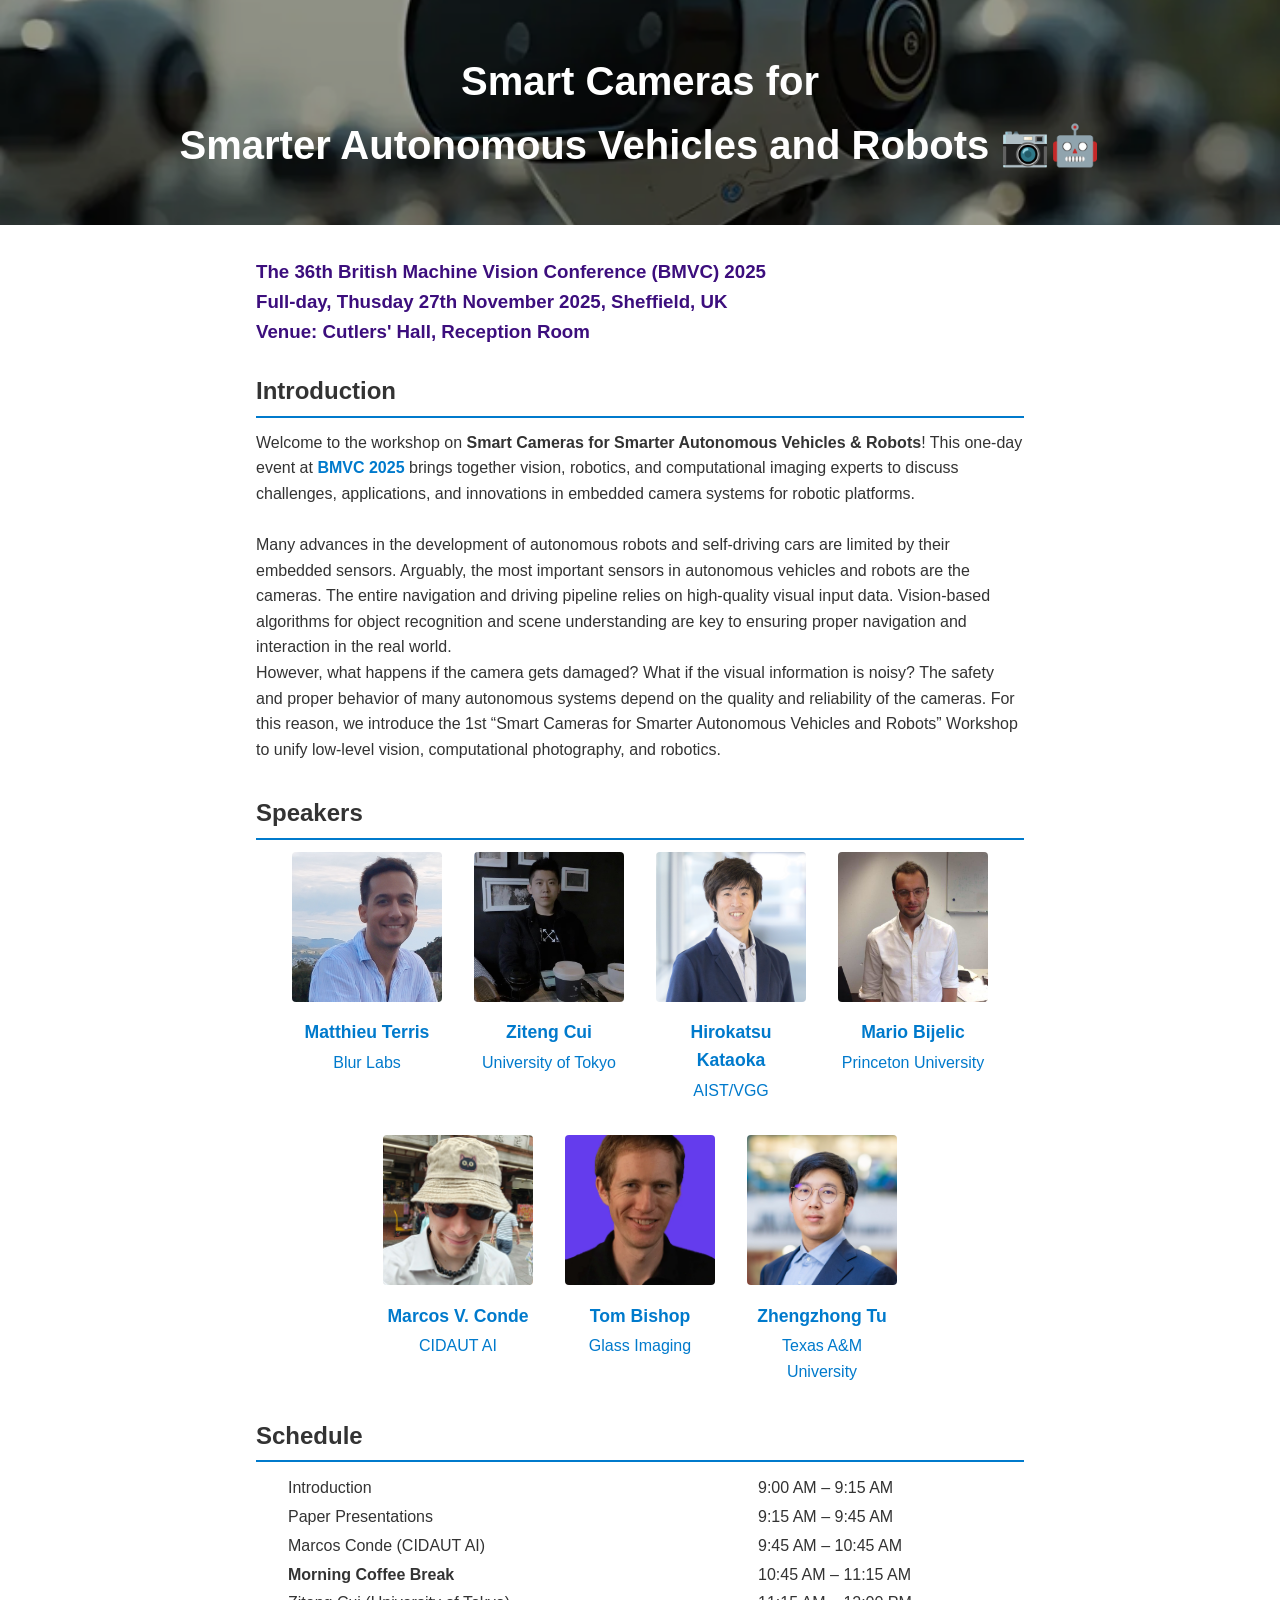
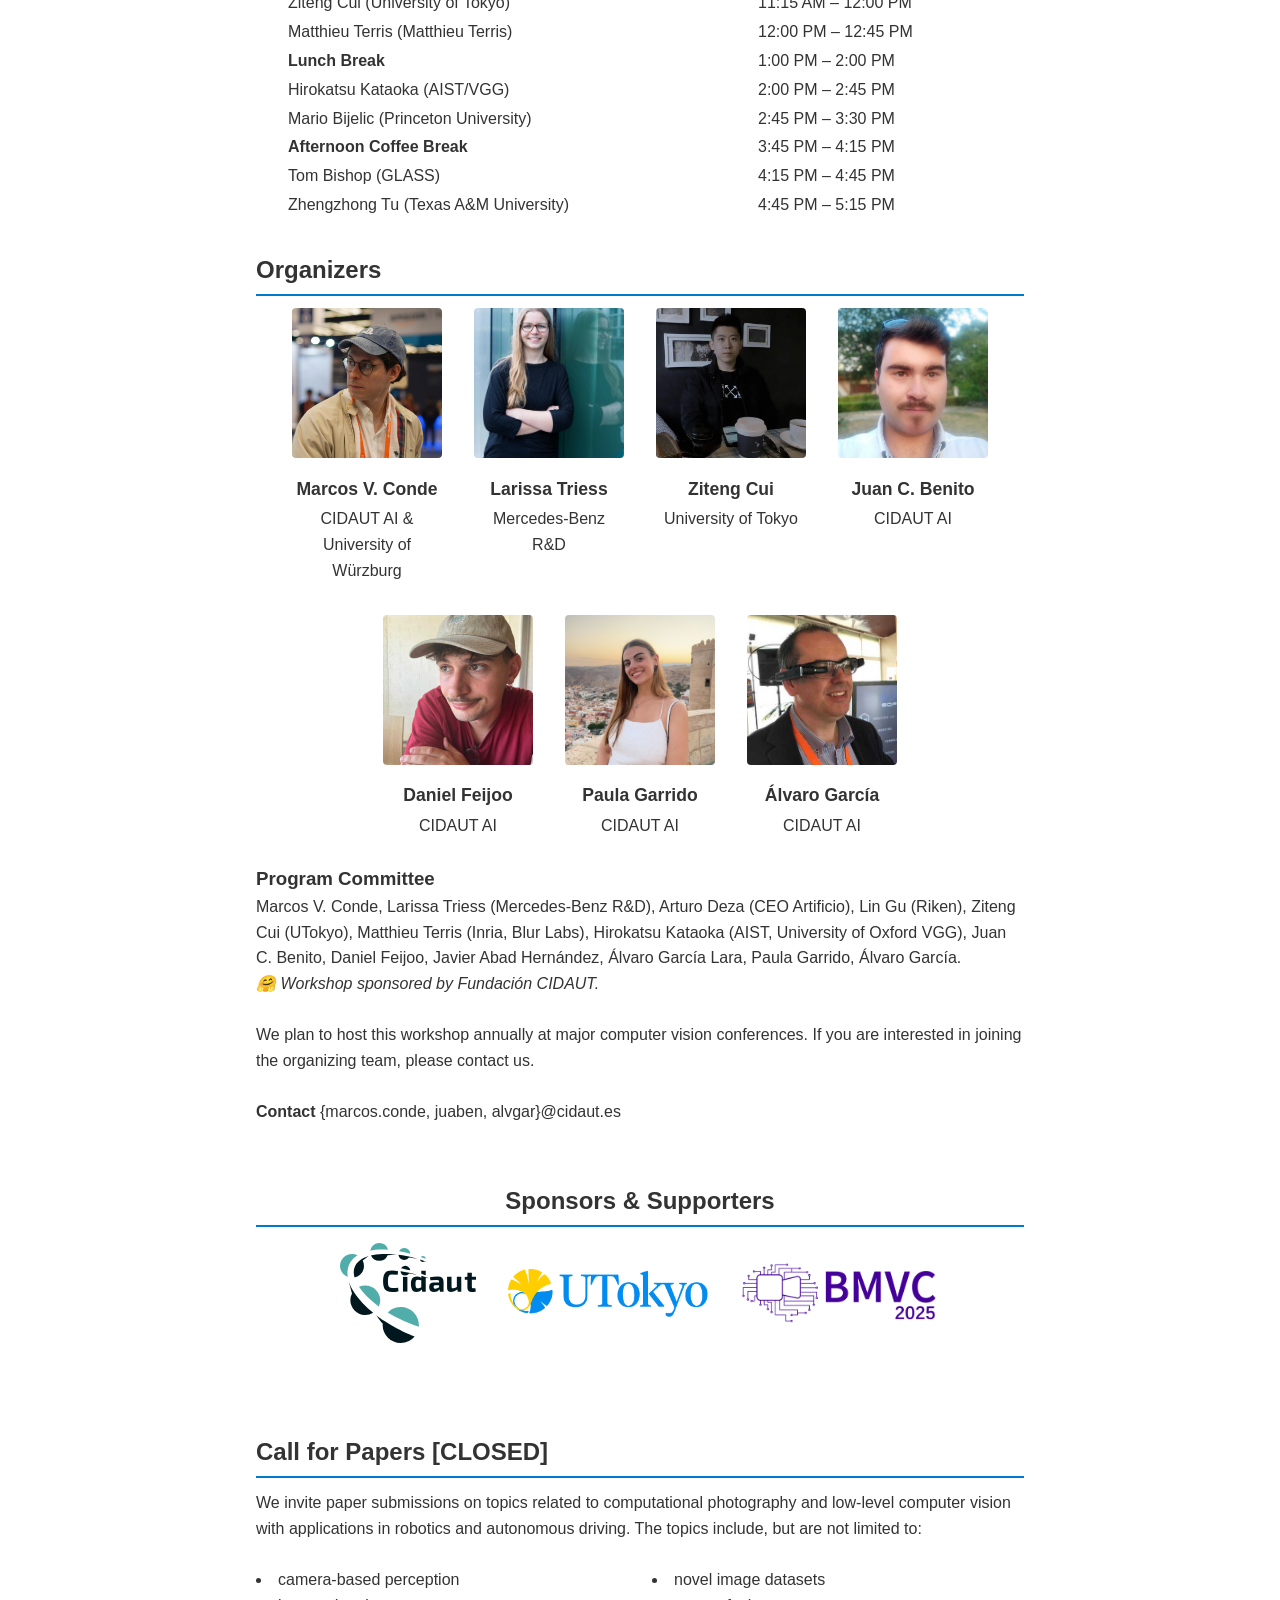
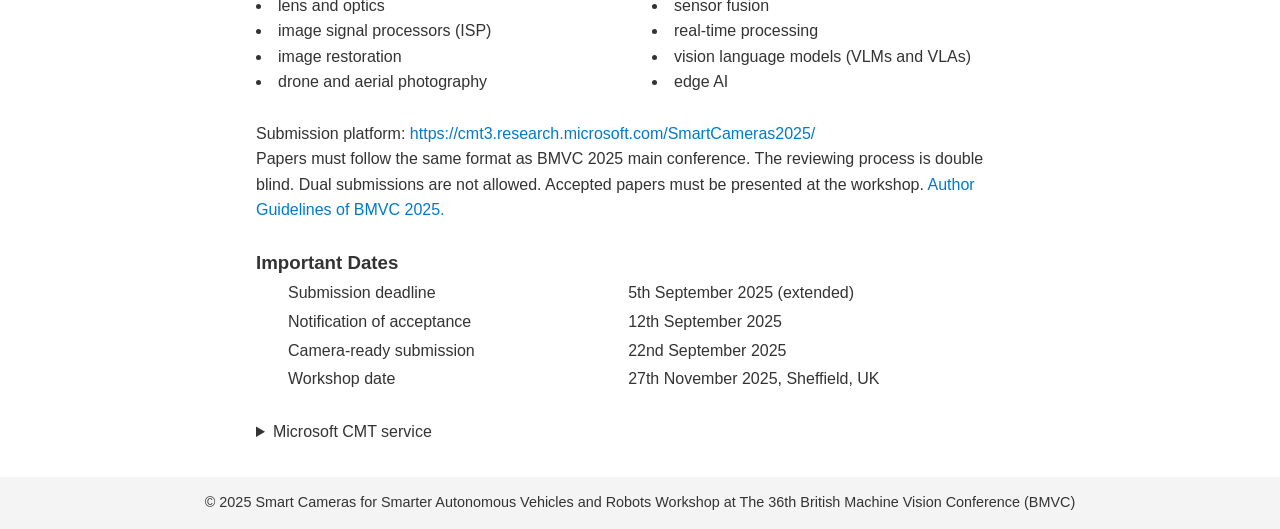
==== commit 1c0c4a26: "bmvc update" ====
--- a/index.html
+++ b/index.html
@@ -23,7 +23,7 @@
   <header class="hero">
     <div class="hero-overlay">
       <h1>
-        📷 Smart Cameras for <br>Smarter Autonomous Vehicles and Robots 🤖
+        Smart Cameras for <br>Smarter Autonomous Vehicles and Robots 📷🤖
         <br>
       </h1>
       
@@ -32,7 +32,7 @@
 
   <main>
     <section id="intro" class="container">
-      <h3 style="color:#3c0e7d;">The 36th British Machine Vision Conference (BMVC) 2025 <br> 24th – 27th November 2025, Sheffield, UK</h3>
+      <h3 style="color:#3c0e7d;">The 36th British Machine Vision Conference (BMVC) 2025 <br> Full-day, Thusday 27th November 2025, Sheffield, UK <br> Venue: Cutlers' Hall, Reception Room</h3>
       <br>
       
       <h2>Introduction</h2>
@@ -51,8 +51,204 @@
       </p>
     </section>
 
+
+    <section id="speakers" class="container team-section">
+      <h2>Speakers</h2>
+
+      <div class="team-grid">
+
+        <div class="team-member">
+          <a href="https://blurlabs.ai" target="_blank" rel="noopener">
+          <img src="img/terris.png" alt="Matthieu Terris">
+          <h3>Matthieu Terris</h3>
+          <p>Blur Labs</p>
+          </a>
+        </div>
+
+        <div class="team-member">
+          <a href="https://cuiziteng.github.io" target="_blank" rel="noopener">
+          <img src="img/cui.jpeg" alt="Ziteng Cui">
+          <h3>Ziteng Cui</h3>
+          <p>University of Tokyo</p>
+          </a>
+        </div>
+
+        <div class="team-member">
+          <a href="https://hirokatsukataoka.net" target="_blank" rel="noopener">
+          <img src="img/kataoka_photo2.png" alt="Hirokatsu Kataoka">
+          <h3>Hirokatsu Kataoka</h3>
+          <p>AIST/VGG</p>
+          </a>
+        </div>
+
+        <div class="team-member">
+          <a href="http://mariobijelic.de/wordpress/" target="_blank" rel="noopener">
+          <img src="img/mario.jpg" alt="Mario Bijelic">
+          <h3>Mario Bijelic</h3>
+          <p>Princeton University</p>
+          </a>
+        </div>
+
+        <div class="team-member">
+          <a href="https://mv-lab.github.io" target="_blank" rel="noopener">
+          <img src="img/marcos-notserious.jpg" alt="Marcos V. Conde">
+          <h3>Marcos V. Conde</h3>
+          <p>CIDAUT AI
+          </p>
+          </a>
+        </div>
+
+        <div class="team-member">
+          <a href="http://glass-imaging.com" target="_blank" rel="noopener">
+          <img src="img/tom.webp" alt="Tom Bishop">
+          <h3>Tom Bishop</h3>
+          <p>Glass Imaging</p>
+          </a>
+        </div>
+
+        <div class="team-member">
+          <a href="https://vztu.github.io" target="_blank" rel="noopener">
+          <img src="img/tu.png" alt="Zhengzhong Tu">
+          <h3>Zhengzhong Tu</h3>
+          <p>Texas A&M University</p>
+          </a>
+        </div>
+
+
+      </div>
+    </section>
+
+    <section id="schedule" class="container team-section">
+      <h2>Schedule</h2>
+
+      <table class="schedule-table">
+        <tr><td>Introduction</td><td>9:00 AM – 9:15 AM</td></tr>
+        <tr><td>Paper Presentations</td><td>9:15 AM – 9:45 AM</td></tr>
+        <tr><td>Marcos Conde (CIDAUT AI)</td><td>9:45 AM – 10:45 AM</td></tr>
+        <tr><td><b>Morning Coffee Break</b></td><td>10:45 AM – 11:15 AM</td></tr>
+        <tr><td>Ziteng Cui (University of Tokyo)</td><td>11:15 AM – 12:00 PM</td></tr>
+        <tr><td>Matthieu Terris (Matthieu Terris)</td><td>12:00 PM – 12:45 PM</td></tr>
+        <tr><td><b>Lunch Break</b></td><td>1:00 PM – 2:00 PM</td></tr>
+        <tr><td>Hirokatsu Kataoka (AIST/VGG)</td><td>2:00 PM – 2:45 PM</td></tr>
+        <tr><td>Mario Bijelic (Princeton University)</td><td>2:45 PM – 3:30 PM</td></tr>
+        <tr><td><b>Afternoon Coffee Break</b></td><td>3:45 PM – 4:15 PM</td></tr>
+        <tr><td>Tom Bishop (GLASS)</td><td>4:15 PM – 4:45 PM</td></tr>
+        <tr><td>Zhengzhong Tu (Texas A&M University)</td><td>4:45 PM – 5:15 PM</td></tr>
+      </table>
+
+      </div>
+    </section>
+
+
+    <section id="organizers" class="container team-section">
+      <h2>Organizers</h2>
+      <div class="team-grid">
+
+        <div class="team-member">
+          <a href="https://mv-lab.github.io/" target="_blank" rel="noopener">
+          <img src="img/marcosv.jpg" alt="Marcos V. Conde">
+          </a>
+          <h3>Marcos V. Conde</h3>
+          <p>CIDAUT AI & University of Würzburg</p>
+          
+        </div>
+
+        <div class="team-member">
+          <a href="https://larissa.triess.eu/" target="_blank" rel="noopener">
+          <img src="img/larissa.jpg" alt="Larissa Triess">
+          </a>
+          <h3>Larissa Triess</h3>
+          <p>Mercedes-Benz R&D</p>
+        </div>
+
+        <!--<div class="team-member">
+          <a href="http://arturodeza.wikidot.com/" target="_blank" rel="noopener">
+          <img src="img/arturo.jpg" alt="Arturo Deza">
+          </a>
+          <h3>Arturo Deza</h3>
+          <p>CEO of Artificio</p>
+        </div>
+      -->
+
+        <div class="team-member">
+          <a href="https://cuiziteng.github.io" target="_blank" rel="noopener">
+          <img src="img/cui.jpeg" alt="Ziteng Cui">
+          </a>
+          <h3>Ziteng Cui</h3>
+          <p>University of Tokyo</p>
+        </div>
+
+        <div class="team-member">
+          <a href="https://scholar.google.com/citations?user=f186MIUAAAAJ&hl=en" target="_blank" rel="noopener">
+          <img src="img/juaben.jpg" alt="Juan C. Benito">
+          </a>
+          <h3>Juan C. Benito</h3>
+          <p>CIDAUT AI</p>
+        </div>
+
+        <div class="team-member">
+          <a href="https://scholar.google.com/citations?hl=es&user=hqbPn4YAAAAJ" target="_blank" rel="noopener">
+          <img src="img/danfei.jpg" alt="Daniel Feijoo">
+          </a>
+          <h3>Daniel Feijoo</h3>
+          <p>CIDAUT AI</p>
+        </div>
+
+        <div class="team-member">
+          <img src="img/paula.jpg" alt="Paula Garrido">
+          <h3>Paula Garrido</h3>
+          <p>CIDAUT AI</p>
+        </div>
+
+        <div class="team-member">
+          <a href="https://scholar.google.com/citations?user=c6SJPnMAAAAJ&hl=en" target="_blank" rel="noopener">
+          <img src="img/alvgar.jpg" alt="Álvaro García">
+          </a>
+          <h3>Álvaro García</h3>
+          <p>CIDAUT AI</p>
+        </div>
+
+        <!--
+        <div class="team-member">
+          <img src="img/bot.png" alt="cidaut AI">
+          <h3>Other members</h3>
+          <p>CIDAUT AI</p>
+        </div>
+        -->
+
+      </div>
+
+      <br>
+      <h3>Program Committee</h3>
+      Marcos V. Conde, Larissa Triess (Mercedes-Benz R&D), Arturo Deza (CEO Artificio), Lin Gu (Riken), Ziteng Cui (UTokyo), Matthieu Terris (Inria, Blur Labs), Hirokatsu Kataoka (AIST, 
+      University of Oxford VGG), Juan C. Benito, Daniel Feijoo, Javier Abad Hernández, Álvaro García Lara, Paula Garrido, Álvaro García.
+      <br>
+      <em>🤗 Workshop sponsored by Fundación CIDAUT.</em>
+      <br>
+      <br>
+      We plan to host this workshop annually at major computer vision conferences.
+      If you are interested in joining the organizing team, please contact us.
+      <br>
+      <br>
+      <p><b>Contact</b> {marcos.conde, juaben, alvgar}@cidaut.es</p>
+      <br>
+
+    </section>
+
+
+    <section id="sponsors" class="container sponsors-section">
+      <h2>Sponsors & Supporters</h2>
+      <div class="sponsor-grid">
+        <img src="img/logo-cidaut.svg" alt="CIDAUT">
+        <img src="img/utokyo.svg.png" alt="UTokyo">
+        <!--<img src="img/artificio.png" alt="Artificio"> -->
+        <img src="img/bmvc-2025.png" alt="BMVC">
+      </div>
+    </section>
+
+    <br>
     <section id="cfp" class="container">
-      <h2>Call for Papers</h2>
+      <h2>Call for Papers [CLOSED]</h2>
       <p>We invite paper submissions on topics related to computational photography and low-level computer vision with applications in robotics and autonomous driving.
         The topics include, but are not limited to: 
         <br>
@@ -96,195 +292,6 @@
       </p>
     </section>
 
-
-    <section id="speakers" class="container team-section">
-      <h2>Speakers</h2>
-
-      <div class="team-grid">
-
-        <div class="team-member">
-          <a href="http://glass-imaging.com" target="_blank" rel="noopener">
-          <img src="img/tom.webp" alt="Tom Bishop">
-          <h3>Tom Bishop</h3>
-          <p>Glass Imaging</p>
-          </a>
-        </div>
-
-        <div class="team-member">
-          <a href="https://vztu.github.io" target="_blank" rel="noopener">
-          <img src="img/tu.png" alt="Zhengzhong Tu">
-          <h3>Zhengzhong Tu</h3>
-          <p>Texas A&M University</p>
-          </a>
-        </div>
-
-        <div class="team-member">
-          <a href="https://blurlabs.ai" target="_blank" rel="noopener">
-          <img src="img/terris.png" alt="Matthieu Terris">
-          <h3>Matthieu Terris</h3>
-          <p>Blur Labs</p>
-          </a>
-        </div>
-
-        <div class="team-member">
-          <a href="https://mv-lab.github.io" target="_blank" rel="noopener">
-          <img src="img/marcos-notserious.jpg" alt="Marcos V. Conde">
-          <h3>Marcos V. Conde</h3>
-          <p>Cidaut AI</p>
-          </a>
-        </div>
-
-        <div class="team-member">
-          <a href="https://cuiziteng.github.io" target="_blank" rel="noopener">
-          <img src="img/cui.jpeg" alt="Ziteng Cui">
-          <h3>Ziteng Cui</h3>
-          <p>University of Tokyo</p>
-          </a>
-        </div>
-
-        <div class="team-member">
-          <a href="https://hirokatsukataoka.net" target="_blank" rel="noopener">
-          <img src="img/kataoka_photo2.png" alt="Hirokatsu Kataoka">
-          <h3>Hirokatsu Kataoka</h3>
-          <p>AIST/VGG</p>
-          </a>
-        </div>
-
-        <div class="team-member">
-          <a href="http://mariobijelic.de/wordpress/" target="_blank" rel="noopener">
-          <img src="img/mario.jpg" alt="Mario Bijelic">
-          <h3>Mario Bijelic</h3>
-          <p>Princeton University</p>
-          </a>
-        </div>
-
-
-      </div>
-    </section>
-
-    <section id="schedule" class="container team-section">
-      <h2>Schedule</h2>
-
-      <table class="schedule-table">
-        <tr><td>Introduction</td><td>9:00 AM – 9:15 AM</td></tr>
-        <tr><td>Paper Presentations</td><td>9:15 AM – 9:45 AM</td></tr>
-        <tr><td>Marcos Conde (CIDAUT AI)</td><td>9:45 AM – 10:45 AM</td></tr>
-        <tr><td><b>Morning Coffee Break</b></td><td>10:45 AM – 11:15 AM</td></tr>
-        <tr><td>Hirokatsu Kataoka (AIST/VGG)</td><td>11:15 AM – 12:00 PM</td></tr>
-        <tr><td>Matthieu Terris (Matthieu Terris)</td><td>12:00 PM – 12:45 PM</td></tr>
-        <tr><td><b>Lunch Break</b></td><td>1:00 PM – 2:00 PM</td></tr>
-        <tr><td>Ziteng Cui (University of Tokyo)</td><td>2:00 PM – 2:45 PM</td></tr>
-        <tr><td>Mario Bijelic (Princeton University)</td><td>2:45 PM – 3:30 PM</td></tr>
-        <tr><td><b>Afternoon Coffee Break</b></td><td>3:45 PM – 4:15 PM</td></tr>
-        <tr><td>Tom Bishop (GLASS)</td><td>4:15 PM – 5:00 PM</td></tr>
-        <tr><td>Zhengzhong Tu (Texas A&M University)</td><td>5:00 PM – 5:45 PM</td></tr>
-      </table>
-
-      </div>
-    </section>
-
-
-    <section id="organizers" class="container team-section">
-      <h2>Organizers</h2>
-      <div class="team-grid">
-
-        <div class="team-member">
-          <a href="https://mv-lab.github.io/" target="_blank" rel="noopener">
-          <img src="img/marcosv.jpg" alt="Marcos V. Conde">
-          </a>
-          <h3>Marcos V. Conde</h3>
-          <p>CIDAUT AI & University of Würzburg</p>
-          
-        </div>
-
-        <div class="team-member">
-          <a href="https://larissa.triess.eu/" target="_blank" rel="noopener">
-          <img src="img/larissa.jpg" alt="Larissa Triess">
-          </a>
-          <h3>Larissa Triess</h3>
-          <p>Mercedes-Benz R&D</p>
-        </div>
-
-        <div class="team-member">
-          <a href="http://arturodeza.wikidot.com/" target="_blank" rel="noopener">
-          <img src="img/arturo.jpg" alt="Arturo Deza">
-          </a>
-          <h3>Arturo Deza</h3>
-          <p>CEO of Artificio</p>
-        </div>
-
-        <div class="team-member">
-          <a href="https://sites.google.com/view/linguedu/home" target="_blank" rel="noopener">
-          <img src="img/lin.png" alt="Lin Gu">
-          </a>
-          <h3>Lin Gu</h3>
-          <p>University of Tokyo & RIKEN AIP</p>
-        </div>
-
-        <div class="team-member">
-          <a href="https://scholar.google.com/citations?user=f186MIUAAAAJ&hl=en" target="_blank" rel="noopener">
-          <img src="img/juaben.jpg" alt="Juan C. Benito">
-          </a>
-          <h3>Juan C. Benito</h3>
-          <p>CIDAUT AI</p>
-        </div>
-
-        <div class="team-member">
-          <a href="https://scholar.google.com/citations?hl=es&user=hqbPn4YAAAAJ" target="_blank" rel="noopener">
-          <img src="img/danfei.jpg" alt="Daniel Feijoo">
-          </a>
-          <h3>Daniel Feijoo</h3>
-          <p>CIDAUT AI</p>
-        </div>
-
-        <div class="team-member">
-          <img src="img/paula.jpg" alt="Paula Garrido">
-          <h3>Paula Garrido</h3>
-          <p>CIDAUT AI</p>
-        </div>
-
-        <div class="team-member">
-          <a href="https://scholar.google.com/citations?user=c6SJPnMAAAAJ&hl=en" target="_blank" rel="noopener">
-          <img src="img/alvgar.jpg" alt="Álvaro García">
-          </a>
-          <h3>Álvaro García</h3>
-          <p>CIDAUT AI</p>
-        </div>
-
-        <!--
-        <div class="team-member">
-          <img src="img/bot.png" alt="cidaut AI">
-          <h3>Other members</h3>
-          <p>CIDAUT AI</p>
-        </div>
-        -->
-
-      </div>
-
-      <br>
-      <h3>Program Committee</h3>
-      Marcos V. Conde, Larissa Triess, Arturo Deza, Lin Gu, Ziteng Cui, Juan C. Benito, Daniel Feijoo, Javier Abad Hernández, Paula Garrido, Álvaro García
-      <br>
-      <br>
-      We plan to host this workshop annually at major computer vision conferences.
-      If you are interested in joining the organizing team, please contact us.
-      <br>
-      <br>
-      <p><b>Contact</b> {marcos.conde, juaben, alvgar}@cidaut.es</p>
-      <br>
-
-    </section>
-
-    <section id="sponsors" class="container sponsors-section">
-      <h2>Sponsors & Supporters</h2>
-      <div class="sponsor-grid">
-        <img src="img/logo-cidaut.svg" alt="CIDAUT">
-        <img src="img/utokyo.svg.png" alt="UTokyo">
-        <img src="img/artificio.png" alt="Artificio">
-        <img src="img/bmvc-2025.png" alt="BMVC">
-      </div>
-    </section>
-
   </main>
 
   <footer>
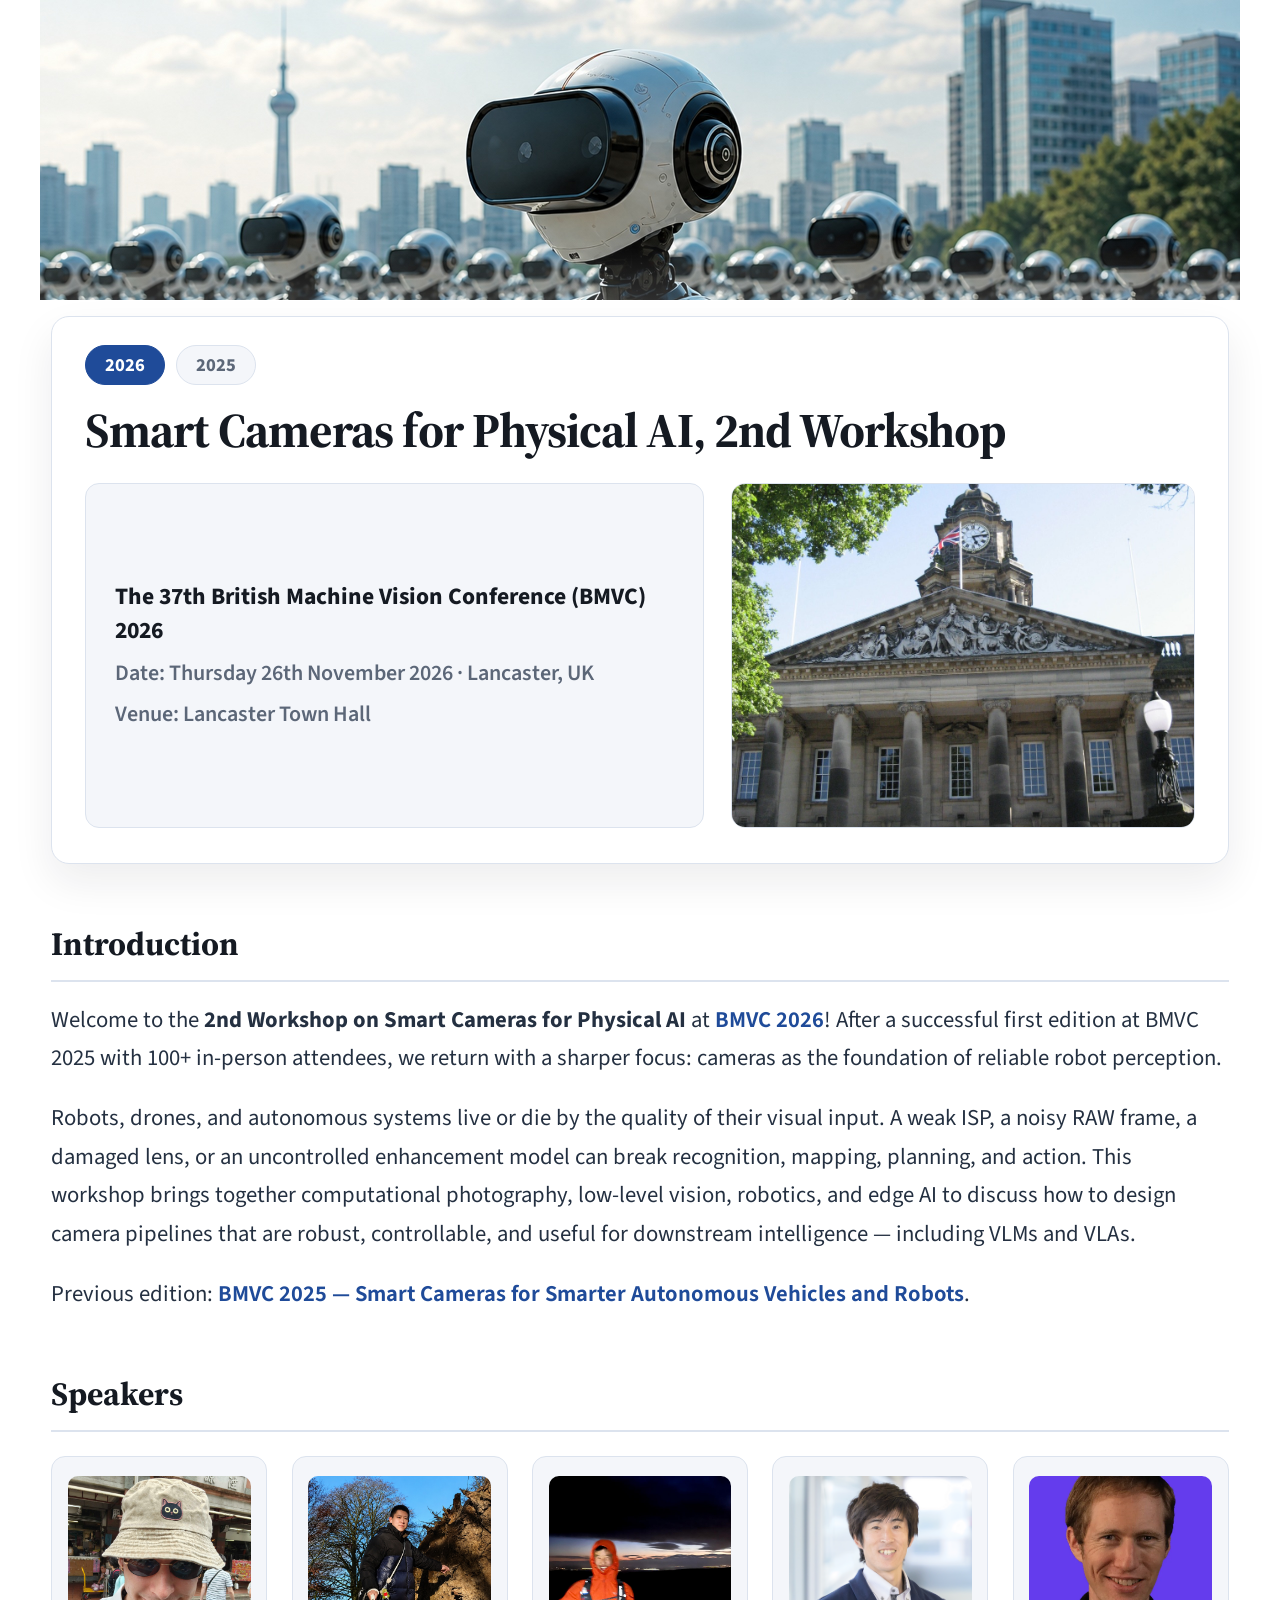
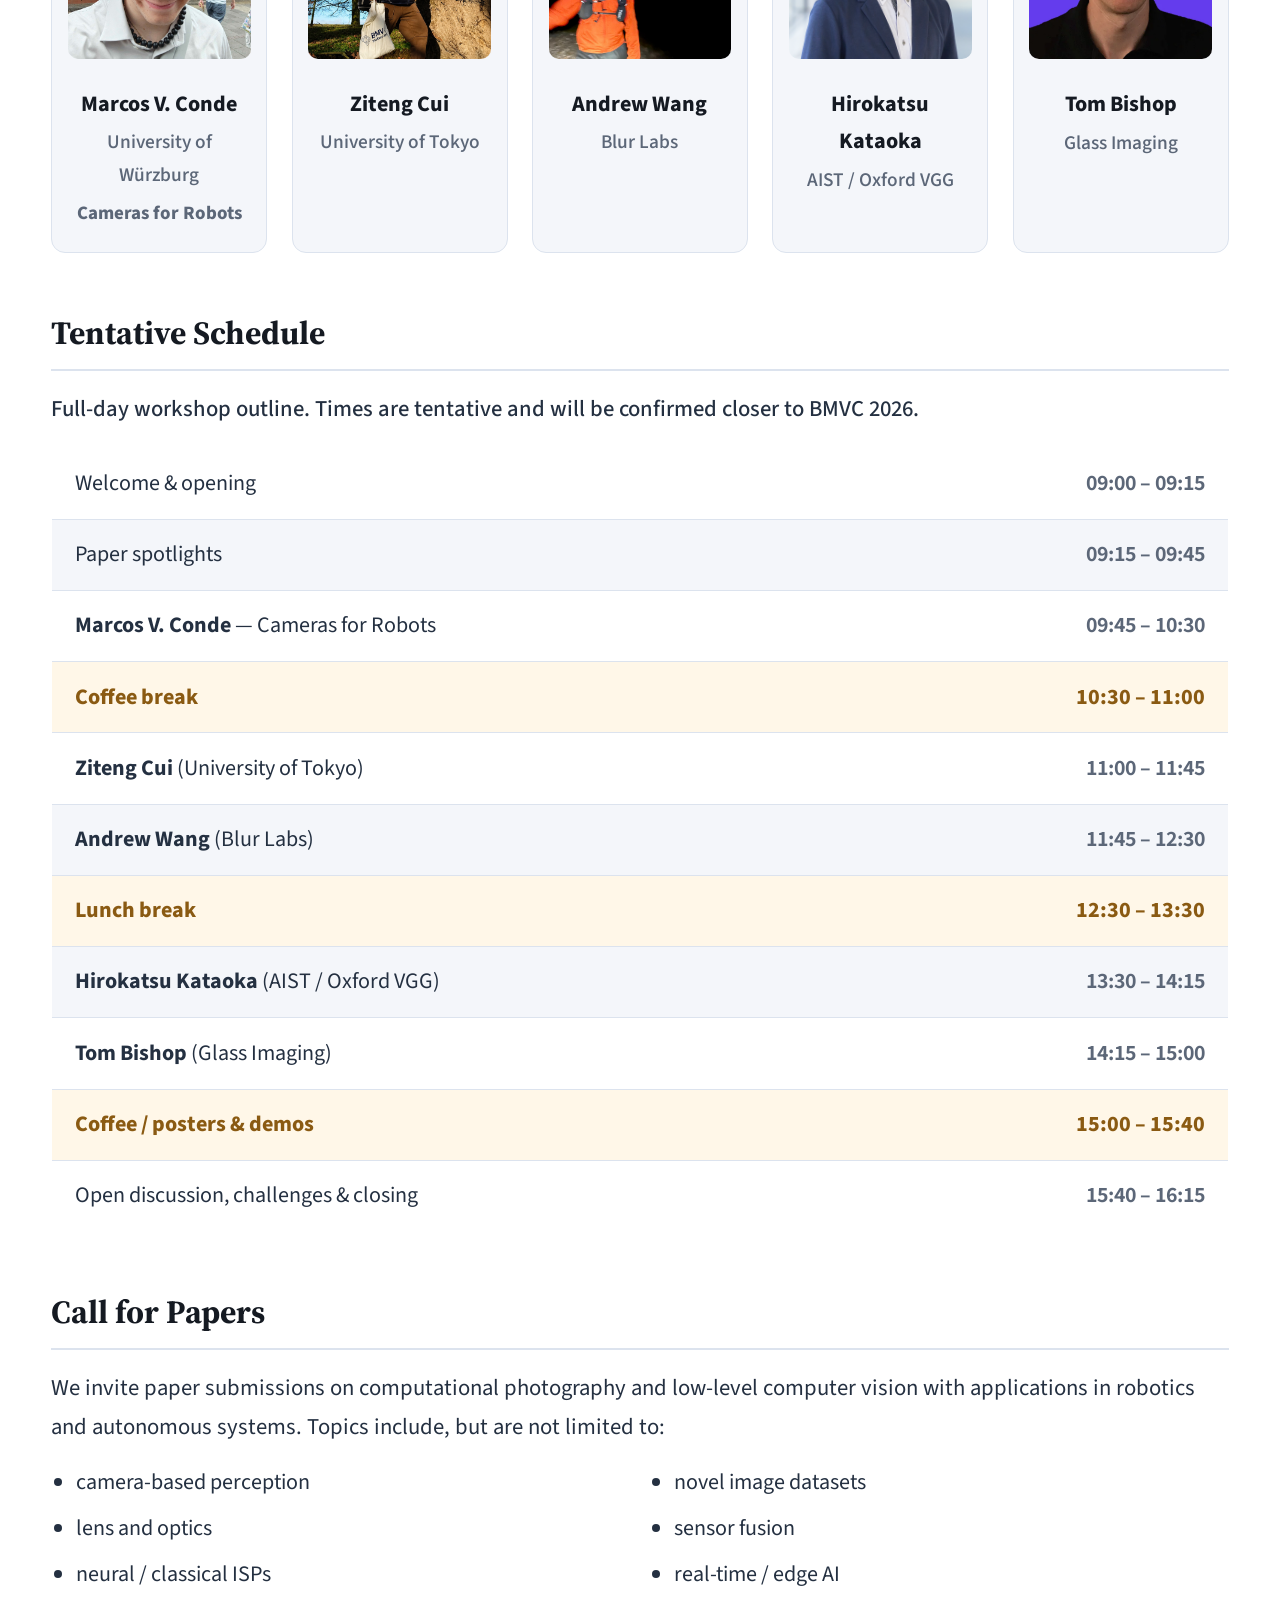
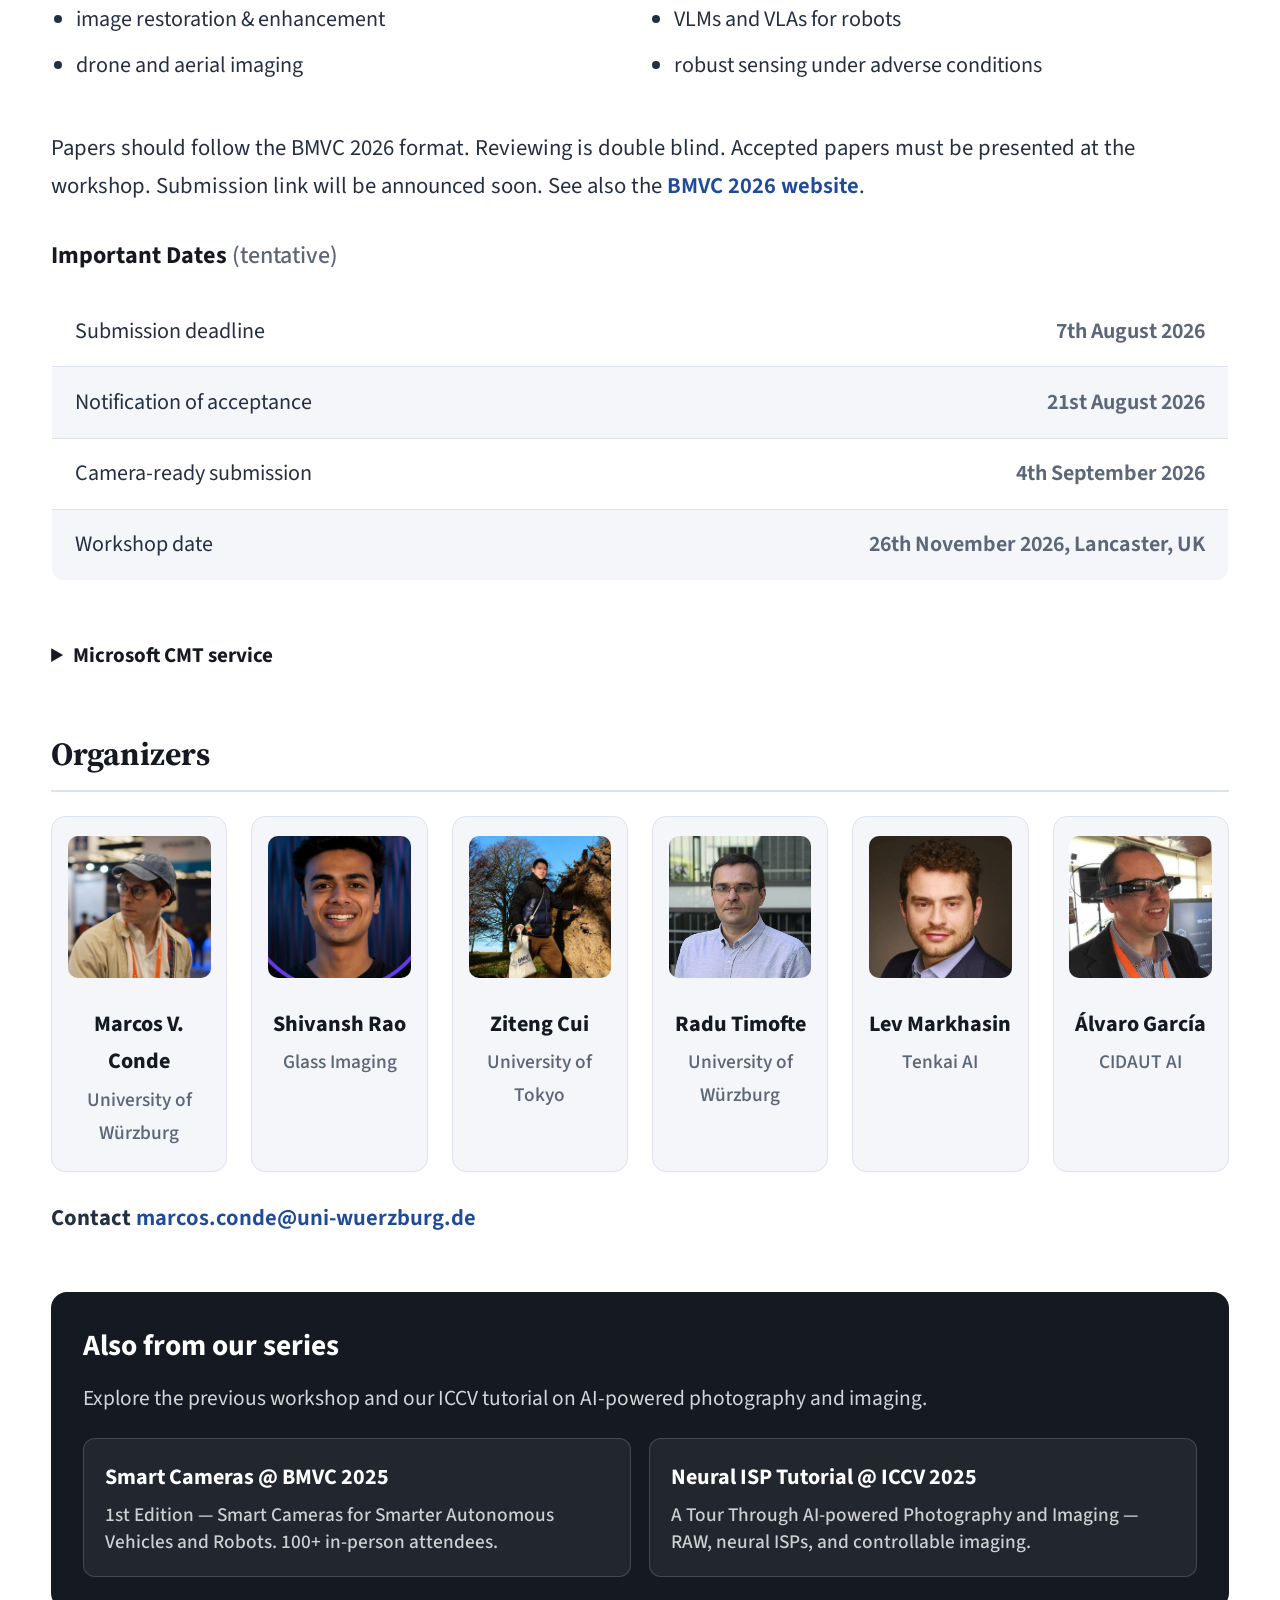
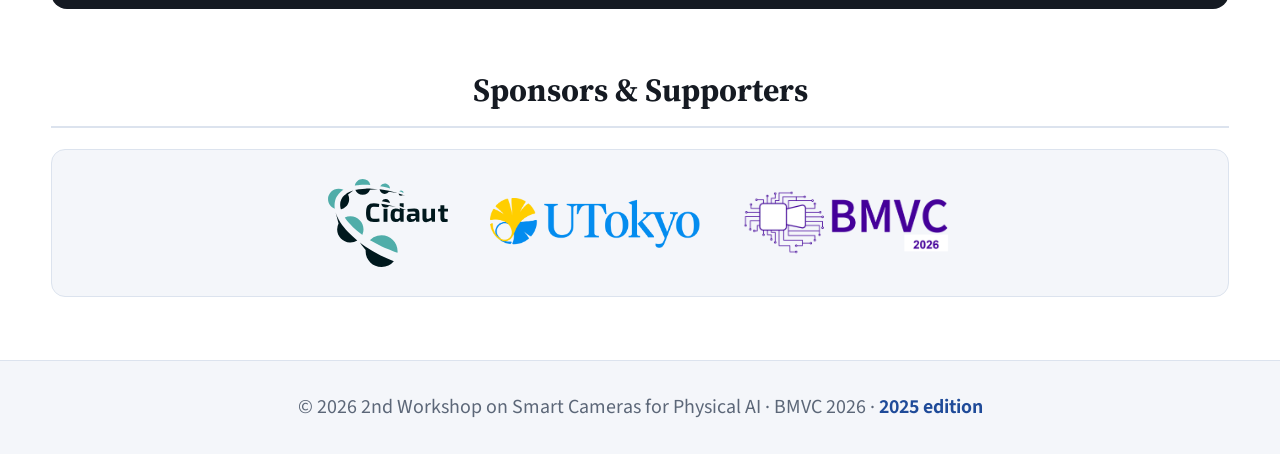
==== commit ff7ef3d8: "2026 edition" ====
--- a/index.html
+++ b/index.html
@@ -2,66 +2,81 @@
 <html lang="en">
 <head>
   <meta charset="UTF-8">
-  <title>📷 Smart Cameras for Smarter Robots</title>
+  <title>2nd Workshop on Smart Cameras for Physical AI — BMVC 2026</title>
   <meta name="viewport" content="width=device-width, initial-scale=1">
-  <meta name="description" content="Smart Cameras for Smarter Autonomous Vehicles and Robots Workshop at BMVC 2025">
-  <meta name="keywords" content="smart cameras, autonomous vehicles, robotics, computer vision, BMVC 2025, workshop, embedded systems, image processing, sensor fusion">
+  <meta name="description" content="2nd Workshop on Smart Cameras for Physical AI at BMVC 2026 in Lancaster, UK">
+  <meta name="keywords" content="smart cameras, physical AI, robotics, computer vision, BMVC 2026, workshop, neural ISP, computational photography">
   <meta name="author" content="Marcos V. Conde">
   <meta name="robots" content="index, follow">
 
-  <meta property="og:title" content="Smart Cameras for Smarter Robots Workshop">
+  <meta property="og:title" content="2nd Workshop on Smart Cameras for Physical AI — BMVC 2026">
   <meta property="og:url" content="https://supercamerai.github.io/">
-  <meta property="og:description" content="Smart Cameras for Smarter Autonomous Vehicles and Robots Workshop at BMVC 2025">
+  <meta property="og:description" content="2nd Workshop on Smart Cameras for Physical AI at BMVC 2026, Lancaster, UK">
   <meta property="og:type" content="website">
-  <meta property="og:image" content="https://supercamerai.github.io/img/bot.png">
-  <meta property="og:site_name" content="Smart Cameras and Robots Workshop">
+  <meta property="og:image" content="https://supercamerai.github.io/img/hero-banner.jpg">
+  <meta property="og:site_name" content="Smart Cameras for Physical AI">
 
   <link rel="stylesheet" href="css/style.css">
 </head>
 <body>
 
-  <header class="hero">
-    <div class="hero-overlay">
-      <h1>
-        Smart Cameras for <br>Smarter Autonomous Vehicles and Robots 📷🤖
-        <br>
-      </h1>
-      
+  <header class="hero" aria-label="Workshop banner: smart cameras and robots">
+    <img src="img/hero-banner.jpg" alt="Smart cameras and robots">
+  </header>
+
+  <div class="page-head">
+    <div class="edition-switch" aria-label="Workshop editions">
+      <span class="chip active">2026</span>
+      <a class="chip" href="2025/">2025</a>
     </div>
-  </header>
+    <h1>Smart Cameras for Physical AI, 2nd Workshop</h1>
+
+    <div class="venue-row">
+      <div class="venue-copy">
+        <p class="event-line">
+          The 37th British Machine Vision Conference (BMVC) 2026
+          <span>Date: Thursday 26th November 2026 · Lancaster, UK</span>
+          <span>Venue: Lancaster Town Hall</span>
+        </p>
+      </div>
+      <figure class="venue-photo">
+        <img src="img/lancaster.jpg" alt="Lancaster Town Hall, workshop venue">
+        <figcaption>Lancaster Town Hall</figcaption>
+      </figure>
+    </div>
+  </div>
 
   <main>
     <section id="intro" class="container">
-      <h3 style="color:#3c0e7d;">The 36th British Machine Vision Conference (BMVC) 2025 <br> Full-day, Thusday 27th November 2025, Sheffield, UK <br> Venue: Cutlers' Hall, Reception Room</h3>
-      <br>
-      
       <h2>Introduction</h2>
       <p>
-        Welcome to the workshop on <b>Smart Cameras for Smarter Autonomous Vehicles & Robots</b>! This one-day event at <b><a href="https://bmvc2025.bmva.org/">BMVC 2025</a></b> brings together vision, robotics, and computational imaging experts to discuss challenges, applications, and innovations in embedded camera systems for robotic platforms.
-        <br>
-        <br>
-        Many advances in the development of autonomous robots and self-driving cars are limited by their embedded sensors.
-        Arguably, the most important sensors in autonomous vehicles and robots are the cameras. 
-        The entire navigation and driving pipeline relies on high-quality visual input data.
-        Vision-based algorithms for object recognition and scene understanding are key to ensuring proper navigation and interaction in the real world. 
-        <br>
-        However, what happens if the camera gets damaged?
-        What if the visual information is noisy? The safety and proper behavior of many autonomous systems depend on the quality and reliability of the cameras.
-        For this reason, we introduce the 1st “Smart Cameras for Smarter Autonomous Vehicles and Robots” Workshop to unify low-level vision, computational photography, and robotics.
-      </p>
-    </section>
-
+        Welcome to the <b>2nd Workshop on Smart Cameras for Physical AI</b> at
+        <b><a href="https://bmvc2026.bmva.org/">BMVC 2026</a></b>!
+        After a successful first edition at BMVC 2025 with 100+ in-person attendees,
+        we return with a sharper focus: cameras as the foundation of reliable robot perception.
+      </p>
+      <p>
+        Robots, drones, and autonomous systems live or die by the quality of their visual input.
+        A weak ISP, a noisy RAW frame, a damaged lens, or an uncontrolled enhancement model can break
+        recognition, mapping, planning, and action. This workshop brings together computational photography,
+        low-level vision, robotics, and edge AI to discuss how to design camera pipelines that are robust,
+        controllable, and useful for downstream intelligence — including VLMs and VLAs.
+      </p>
+      <p>
+        Previous edition: <a href="2025/">BMVC 2025 — Smart Cameras for Smarter Autonomous Vehicles and Robots</a>.
+      </p>
+    </section>
 
     <section id="speakers" class="container team-section">
       <h2>Speakers</h2>
-
       <div class="team-grid">
 
         <div class="team-member">
-          <a href="https://blurlabs.ai" target="_blank" rel="noopener">
-          <img src="img/terris.png" alt="Matthieu Terris">
-          <h3>Matthieu Terris</h3>
-          <p>Blur Labs</p>
+          <a href="https://mv-lab.github.io" target="_blank" rel="noopener">
+          <img src="img/marcos-notserious.jpg" alt="Marcos V. Conde">
+          <h3>Marcos V. Conde</h3>
+          <p>University of Würzburg</p>
+          <p class="talk-title">Cameras for Robots</p>
           </a>
         </div>
 
@@ -74,71 +89,90 @@
         </div>
 
         <div class="team-member">
+          <a href="https://andrewwango.github.io/about/" target="_blank" rel="noopener">
+          <img src="img/andrew.jpg" alt="Andrew Wang">
+          <h3>Andrew Wang</h3>
+          <p>Blur Labs</p>
+          </a>
+        </div>
+
+        <div class="team-member">
           <a href="https://hirokatsukataoka.net" target="_blank" rel="noopener">
           <img src="img/kataoka_photo2.png" alt="Hirokatsu Kataoka">
           <h3>Hirokatsu Kataoka</h3>
-          <p>AIST/VGG</p>
-          </a>
-        </div>
-
-        <div class="team-member">
-          <a href="http://mariobijelic.de/wordpress/" target="_blank" rel="noopener">
-          <img src="img/mario.jpg" alt="Mario Bijelic">
-          <h3>Mario Bijelic</h3>
-          <p>Princeton University</p>
-          </a>
-        </div>
-
-        <div class="team-member">
-          <a href="https://mv-lab.github.io" target="_blank" rel="noopener">
-          <img src="img/marcos-notserious.jpg" alt="Marcos V. Conde">
-          <h3>Marcos V. Conde</h3>
-          <p>CIDAUT AI
-          </p>
-          </a>
-        </div>
-
-        <div class="team-member">
-          <a href="http://glass-imaging.com" target="_blank" rel="noopener">
+          <p>AIST / Oxford VGG</p>
+          </a>
+        </div>
+
+        <div class="team-member">
+          <a href="https://www.glass-imaging.com" target="_blank" rel="noopener">
           <img src="img/tom.webp" alt="Tom Bishop">
           <h3>Tom Bishop</h3>
           <p>Glass Imaging</p>
           </a>
         </div>
 
-        <div class="team-member">
-          <a href="https://vztu.github.io" target="_blank" rel="noopener">
-          <img src="img/tu.png" alt="Zhengzhong Tu">
-          <h3>Zhengzhong Tu</h3>
-          <p>Texas A&M University</p>
-          </a>
-        </div>
-
-
-      </div>
-    </section>
-
-    <section id="schedule" class="container team-section">
-      <h2>Schedule</h2>
-
+      </div>
+    </section>
+
+    <section id="schedule" class="container">
+      <h2>Tentative Schedule</h2>
+      <p class="muted">Full-day workshop outline. Times are tentative and will be confirmed closer to BMVC 2026.</p>
       <table class="schedule-table">
-        <tr><td>Introduction</td><td>9:00 AM – 9:15 AM</td></tr>
-        <tr><td>Paper Presentations</td><td>9:15 AM – 9:45 AM</td></tr>
-        <tr><td>Marcos Conde (CIDAUT AI)</td><td>9:45 AM – 10:45 AM</td></tr>
-        <tr><td><b>Morning Coffee Break</b></td><td>10:45 AM – 11:15 AM</td></tr>
-        <tr><td>Ziteng Cui (University of Tokyo)</td><td>11:15 AM – 12:00 PM</td></tr>
-        <tr><td>Matthieu Terris (Matthieu Terris)</td><td>12:00 PM – 12:45 PM</td></tr>
-        <tr><td><b>Lunch Break</b></td><td>1:00 PM – 2:00 PM</td></tr>
-        <tr><td>Hirokatsu Kataoka (AIST/VGG)</td><td>2:00 PM – 2:45 PM</td></tr>
-        <tr><td>Mario Bijelic (Princeton University)</td><td>2:45 PM – 3:30 PM</td></tr>
-        <tr><td><b>Afternoon Coffee Break</b></td><td>3:45 PM – 4:15 PM</td></tr>
-        <tr><td>Tom Bishop (GLASS)</td><td>4:15 PM – 4:45 PM</td></tr>
-        <tr><td>Zhengzhong Tu (Texas A&M University)</td><td>4:45 PM – 5:15 PM</td></tr>
+        <tr><td>Welcome &amp; opening</td><td>09:00 – 09:15</td></tr>
+        <tr><td>Paper spotlights</td><td>09:15 – 09:45</td></tr>
+        <tr><td><b>Marcos V. Conde</b> — Cameras for Robots</td><td>09:45 – 10:30</td></tr>
+        <tr class="break"><td>Coffee break</td><td>10:30 – 11:00</td></tr>
+        <tr><td><b>Ziteng Cui</b> (University of Tokyo)</td><td>11:00 – 11:45</td></tr>
+        <tr><td><b>Andrew Wang</b> (Blur Labs)</td><td>11:45 – 12:30</td></tr>
+        <tr class="break"><td>Lunch break</td><td>12:30 – 13:30</td></tr>
+        <tr><td><b>Hirokatsu Kataoka</b> (AIST / Oxford VGG)</td><td>13:30 – 14:15</td></tr>
+        <tr><td><b>Tom Bishop</b> (Glass Imaging)</td><td>14:15 – 15:00</td></tr>
+        <tr class="break"><td>Coffee / posters &amp; demos</td><td>15:00 – 15:40</td></tr>
+        <tr><td>Open discussion, challenges &amp; closing</td><td>15:40 – 16:15</td></tr>
       </table>
-
-      </div>
-    </section>
-
+    </section>
+
+    <section id="cfp" class="container">
+      <h2>Call for Papers</h2>
+      <p>
+        We invite paper submissions on computational photography and low-level computer vision
+        with applications in robotics and autonomous systems. Topics include, but are not limited to:
+      </p>
+      <ul class="topics-columns">
+        <li>camera-based perception</li>
+        <li>lens and optics</li>
+        <li>neural / classical ISPs</li>
+        <li>image restoration &amp; enhancement</li>
+        <li>drone and aerial imaging</li>
+        <li>novel image datasets</li>
+        <li>sensor fusion</li>
+        <li>real-time / edge AI</li>
+        <li>VLMs and VLAs for robots</li>
+        <li>robust sensing under adverse conditions</li>
+      </ul>
+      <br>
+      <p>
+        Papers should follow the BMVC 2026 format. Reviewing is double blind.
+        Accepted papers must be presented at the workshop.
+        Submission link will be announced soon.
+        See also the <a href="https://bmvc2026.bmva.org/">BMVC 2026 website</a>.
+      </p>
+
+      <h3>Important Dates <span class="muted">(tentative)</span></h3>
+      <table class="schedule-table">
+        <tr><td>Submission deadline</td><td>7th August 2026</td></tr>
+        <tr><td>Notification of acceptance</td><td>21st August 2026</td></tr>
+        <tr><td>Camera-ready submission</td><td>4th September 2026</td></tr>
+        <tr><td>Workshop date</td><td>26th November 2026, Lancaster, UK</td></tr>
+      </table>
+
+      <br>
+      <details>
+        <summary>Microsoft CMT service</summary>
+        <p>The Microsoft CMT service may be used for managing the peer-reviewing process for this workshop. This service is provided for free by Microsoft and they bear all expenses, including costs for Azure cloud services as well as for software development and support.</p>
+      </details>
+    </section>
 
     <section id="organizers" class="container team-section">
       <h2>Organizers</h2>
@@ -149,26 +183,16 @@
           <img src="img/marcosv.jpg" alt="Marcos V. Conde">
           </a>
           <h3>Marcos V. Conde</h3>
-          <p>CIDAUT AI & University of Würzburg</p>
-          
-        </div>
-
-        <div class="team-member">
-          <a href="https://larissa.triess.eu/" target="_blank" rel="noopener">
-          <img src="img/larissa.jpg" alt="Larissa Triess">
-          </a>
-          <h3>Larissa Triess</h3>
-          <p>Mercedes-Benz R&D</p>
-        </div>
-
-        <!--<div class="team-member">
-          <a href="http://arturodeza.wikidot.com/" target="_blank" rel="noopener">
-          <img src="img/arturo.jpg" alt="Arturo Deza">
-          </a>
-          <h3>Arturo Deza</h3>
-          <p>CEO of Artificio</p>
-        </div>
-      -->
+          <p>University of Würzburg</p>
+        </div>
+
+        <div class="team-member">
+          <a href="https://www.glass-imaging.com/team/shivansh-rao" target="_blank" rel="noopener">
+          <img src="img/rao.png" alt="Shivansh Rao">
+          </a>
+          <h3>Shivansh Rao</h3>
+          <p>Glass Imaging</p>
+        </div>
 
         <div class="team-member">
           <a href="https://cuiziteng.github.io" target="_blank" rel="noopener">
@@ -179,25 +203,19 @@
         </div>
 
         <div class="team-member">
-          <a href="https://scholar.google.com/citations?user=f186MIUAAAAJ&hl=en" target="_blank" rel="noopener">
-          <img src="img/juaben.jpg" alt="Juan C. Benito">
-          </a>
-          <h3>Juan C. Benito</h3>
-          <p>CIDAUT AI</p>
-        </div>
-
-        <div class="team-member">
-          <a href="https://scholar.google.com/citations?hl=es&user=hqbPn4YAAAAJ" target="_blank" rel="noopener">
-          <img src="img/danfei.jpg" alt="Daniel Feijoo">
-          </a>
-          <h3>Daniel Feijoo</h3>
-          <p>CIDAUT AI</p>
-        </div>
-
-        <div class="team-member">
-          <img src="img/paula.jpg" alt="Paula Garrido">
-          <h3>Paula Garrido</h3>
-          <p>CIDAUT AI</p>
+          <a href="https://www.informatik.uni-wuerzburg.de/en/computervision/" target="_blank" rel="noopener">
+          <img src="img/radu.jpg" alt="Radu Timofte">
+          </a>
+          <h3>Radu Timofte</h3>
+          <p>University of Würzburg</p>
+        </div>
+
+        <div class="team-member">
+          <a href="https://mv-lab.github.io/pimaging/" target="_blank" rel="noopener">
+          <img src="img/lev.png" alt="Lev Markhasin">
+          </a>
+          <h3>Lev Markhasin</h3>
+          <p>Tenkai AI</p>
         </div>
 
         <div class="team-member">
@@ -208,96 +226,40 @@
           <p>CIDAUT AI</p>
         </div>
 
-        <!--
-        <div class="team-member">
-          <img src="img/bot.png" alt="cidaut AI">
-          <h3>Other members</h3>
-          <p>CIDAUT AI</p>
-        </div>
-        -->
-
-      </div>
-
-      <br>
-      <h3>Program Committee</h3>
-      Marcos V. Conde, Larissa Triess (Mercedes-Benz R&D), Arturo Deza (CEO Artificio), Lin Gu (Riken), Ziteng Cui (UTokyo), Matthieu Terris (Inria, Blur Labs), Hirokatsu Kataoka (AIST, 
-      University of Oxford VGG), Juan C. Benito, Daniel Feijoo, Javier Abad Hernández, Álvaro García Lara, Paula Garrido, Álvaro García.
-      <br>
-      <em>🤗 Workshop sponsored by Fundación CIDAUT.</em>
-      <br>
-      <br>
-      We plan to host this workshop annually at major computer vision conferences.
-      If you are interested in joining the organizing team, please contact us.
-      <br>
-      <br>
-      <p><b>Contact</b> {marcos.conde, juaben, alvgar}@cidaut.es</p>
-      <br>
-
-    </section>
-
+      </div>
+
+      <p class="contact-line"><b>Contact</b> <a href="mailto:marcos.conde@uni-wuerzburg.de">marcos.conde@uni-wuerzburg.de</a></p>
+    </section>
+
+    <section id="related" class="related-box" aria-label="Related workshops and tutorials">
+      <h2>Also from our series</h2>
+      <p>Explore the previous workshop and our ICCV tutorial on AI-powered photography and imaging.</p>
+      <div class="related-links">
+        <a class="related-card" href="https://supercamerai.github.io/2025/" target="_blank" rel="noopener">
+          <strong>Smart Cameras @ BMVC 2025</strong>
+          <span>1st Edition — Smart Cameras for Smarter Autonomous Vehicles and Robots. 100+ in-person attendees.</span>
+        </a>
+        <a class="related-card" href="https://mv-lab.github.io/neuralisp-iccv25/" target="_blank" rel="noopener">
+          <strong>Neural ISP Tutorial @ ICCV 2025</strong>
+          <span>A Tour Through AI-powered Photography and Imaging — RAW, neural ISPs, and controllable imaging.</span>
+        </a>
+      </div>
+    </section>
 
     <section id="sponsors" class="container sponsors-section">
-      <h2>Sponsors & Supporters</h2>
+      <h2>Sponsors &amp; Supporters</h2>
       <div class="sponsor-grid">
         <img src="img/logo-cidaut.svg" alt="CIDAUT">
         <img src="img/utokyo.svg.png" alt="UTokyo">
-        <!--<img src="img/artificio.png" alt="Artificio"> -->
-        <img src="img/bmvc-2025.png" alt="BMVC">
-      </div>
-    </section>
-
-    <br>
-    <section id="cfp" class="container">
-      <h2>Call for Papers [CLOSED]</h2>
-      <p>We invite paper submissions on topics related to computational photography and low-level computer vision with applications in robotics and autonomous driving.
-        The topics include, but are not limited to: 
-        <br>
-        <br>
-        <ul class="topics-columns">
-          <li>camera‑based perception</li>
-          <li>lens and optics</li>
-          <li>image signal processors (ISP)</li>
-          <li>image restoration</li>
-          <li>drone and aerial photography</li>
-          <li>novel image datasets</li>
-          <li>sensor fusion</li>
-          <li>real‑time processing</li>
-          <li>vision language models (VLMs and VLAs)</li>
-          <li>edge AI</li>
-        </ul>
-        <br>
-        Submission platform: <a href="https://cmt3.research.microsoft.com/SmartCameras2025/">https://cmt3.research.microsoft.com/SmartCameras2025/</a>
-        <br>
-        Papers must follow the same format as BMVC 2025 main conference. The reviewing process is double blind. Dual submissions are not allowed. Accepted papers must be presented at the workshop.
-        <a href="https://bmvc2025.bmva.org/authors/author-guidelines/">Author Guidelines of BMVC 2025.</a>
-        <br>
-        <br>
-        <h3>Important Dates</h3>
-
-          <table class="schedule-table">
-            <!-- <tr><th>Event</th><th>Date</th></tr> -->
-            <tr><td>Submission deadline</td><td>5th September 2025 (extended)</td></tr>
-            <tr><td>Notification of acceptance</td><td>12th September 2025</td></tr>
-            <tr><td>Camera‑ready submission</td><td>22nd September 2025</td></tr>
-            <!-- <tr><td>Author registration</td><td>Coming soon through BMVC registration</td></tr> -->
-            <tr><td>Workshop date</td><td>27th November 2025, Sheffield, UK</td></tr>
-          </table>
-
-        <br>
-        <details>
-        <summary>Microsoft CMT service</summary>
-        <p>The Microsoft CMT service was used for managing the peer-reviewing process for this conference. This service was provided for free by Microsoft and they bore all expenses, including costs for Azure cloud services as well as for software development and support.</p>
-      </details>
-
-      </p>
+        <img src="img/bmvc-2026.png" alt="BMVC 2026">
+      </div>
     </section>
 
   </main>
 
   <footer>
-    <p>&copy; 2025 Smart Cameras for Smarter Autonomous Vehicles and Robots Workshop at The 36th British Machine Vision Conference (BMVC)</p>
+    <p>&copy; 2026 2nd Workshop on Smart Cameras for Physical AI · BMVC 2026 · <a href="2025/">2025 edition</a></p>
   </footer>
 
 </body>
 </html>
-
--- a/css/style.css
+++ b/css/style.css
@@ -1,118 +1,445 @@
-* { box-sizing: border-box; margin:0; padding:0; }
-body { font-family: Arial, sans-serif; line-height:1.6; color:#333; }
-a { color:#007acc; text-decoration: none; }
+@import url('https://fonts.googleapis.com/css2?family=Source+Sans+3:wght@400;500;600;700;800&family=Source+Serif+4:opsz,wght@8..60,600;8..60,700&display=swap');
+
+:root {
+  --ink: #151a22;
+  --text: #243041;
+  --muted: #5c6778;
+  --line: #dce3ee;
+  --bg: #ffffff;
+  --soft: #f4f6fa;
+  --accent: #1f4b99;
+  --accent-soft: #eaf0fb;
+}
+
+* { box-sizing: border-box; margin: 0; padding: 0; }
+
+html { font-size: 21px; }
+
+body {
+  font-family: "Source Sans 3", "Segoe UI", sans-serif;
+  line-height: 1.7;
+  color: var(--text);
+  background: var(--bg);
+  -webkit-font-smoothing: antialiased;
+}
+
+a { color: var(--accent); text-decoration: none; font-weight: 650; }
 a:hover { text-decoration: underline; }
 
-/* Header */
+/* Clean panoramic crop: no blurred backdrop or side masking. */
 header.hero {
   position: relative;
-  height: 25vh;
-  background: url('../img/bot_banner.png') no-repeat center/cover;
-}
-.hero-overlay {
+  width: 100%;
+  height: clamp(220px, 25vw, 300px);
+  overflow: hidden;
+  display: flex;
+  justify-content: center;
+  background: transparent;
+}
+
+header.hero img {
+  display: block;
+  width: auto;
+  height: 100%;
+  max-width: 100%;
+  object-fit: contain;
+  object-position: center center;
+}
+
+header.hero::after {
+  content: "";
   position: absolute;
   inset: 0;
-  background: rgba(0,0,0,0.4);
-  display: flex;
-  justify-content: center;
-  align-items: center;
-}
-.hero-overlay h1 {
-  color: #fff;
-  font-size: 2.5em; /* increased */
-  text-align: center;
-}
-.hero-overlay .subtitle {
-  color: #f0f0f0;
-  font-size: 1.1em;
-  margin-top: 0.5em;
-}
-
-/* Container */
-.container {
-  max-width: 800px;
-  margin: 2em auto;
-  padding: 0 1em;
-}
-.container h2 {
-  margin-bottom: 0.5em;
-  border-bottom: 2px solid #007acc;
-  padding-bottom: 0.2em;
-}
-
-/* Team Section */
-.team-section .team-grid {
+  background: linear-gradient(180deg, transparent 78%, rgba(255,255,255,0.18) 100%);
+  pointer-events: none;
+}
+
+/* Title sits in page content, not on a contrasting top tab bar */
+.page-head {
+  width: min(1180px, 92vw);
+  margin: 0.75rem auto 0;
+  position: relative;
+  z-index: 2;
+  background: #fff;
+  border: 1px solid var(--line);
+  border-radius: 18px;
+  padding: 1.35rem 1.55rem 1.4rem;
+  box-shadow: 0 18px 40px rgba(21, 26, 34, 0.08);
+}
+
+.edition-switch {
   display: flex;
   flex-wrap: wrap;
-  gap: 2em;
+  gap: 0.5rem;
+  align-items: center;
+  margin-bottom: 0.85rem;
+}
+
+.edition-switch .chip {
+  display: inline-flex;
+  align-items: center;
   justify-content: center;
-}
+  padding: 0.38rem 0.9rem;
+  border-radius: 999px;
+  border: 1px solid var(--line);
+  background: var(--soft);
+  color: var(--muted);
+  font-size: 0.88rem;
+  font-weight: 750;
+  letter-spacing: 0.01em;
+  text-decoration: none;
+  line-height: 1.2;
+  transition: background 0.15s ease, color 0.15s ease, border-color 0.15s ease;
+}
+
+.edition-switch a.chip:hover {
+  background: var(--accent-soft);
+  color: var(--accent);
+  border-color: #c5d4f0;
+  text-decoration: none;
+}
+
+.edition-switch .chip.active {
+  background: var(--accent);
+  border-color: var(--accent);
+  color: #fff;
+}
+
+.page-head h1 {
+  font-family: "Source Serif 4", Georgia, serif;
+  font-size: clamp(1.95rem, 3.8vw, 2.85rem);
+  line-height: 1.15;
+  letter-spacing: -0.02em;
+  color: var(--ink);
+  font-weight: 700;
+  max-width: none;
+  margin-bottom: 1.15rem;
+}
+
+.page-head .venue-row {
+  margin-top: 0;
+}
+
+/* Layout */
+main {
+  width: min(1180px, 92vw);
+  margin: 0 auto;
+  padding: 0 0 3rem;
+}
+
+.container {
+  margin-top: 2.5rem;
+}
+
+.container h2 {
+  font-family: "Source Serif 4", Georgia, serif;
+  font-size: 1.55rem;
+  font-weight: 700;
+  color: var(--ink);
+  margin-bottom: 0.9rem;
+  padding-bottom: 0.4rem;
+  border-bottom: 2px solid var(--line);
+}
+
+.container h3 {
+  font-size: 1.15rem;
+  margin: 1.4rem 0 0.6rem;
+  color: var(--ink);
+}
+
+.container p {
+  font-size: 1.08rem;
+  color: var(--text);
+}
+
+.container p + p { margin-top: 0.95em; }
+
+.muted {
+  color: var(--muted);
+  font-weight: 500;
+}
+
+.edition-note {
+  margin: 1.1rem 0 0;
+  padding: 0.9rem 1.1rem;
+  background: var(--accent-soft);
+  border-left: 4px solid var(--accent);
+  border-radius: 0 12px 12px 0;
+  font-size: 1.02rem;
+}
+
+/* Venue row: text + photo */
+.venue-row {
+  display: grid;
+  grid-template-columns: 1.2fr 0.9fr;
+  gap: 1.25rem;
+  align-items: stretch;
+  margin: 1.5rem 0 0.25rem;
+}
+
+.venue-copy {
+  background: var(--soft);
+  border: 1px solid var(--line);
+  border-radius: 14px;
+  padding: 1.35rem 1.4rem;
+  display: flex;
+  flex-direction: column;
+  justify-content: center;
+  min-height: 220px;
+}
+
+.venue-copy .event-line {
+  color: var(--ink);
+  font-size: 1.12rem;
+  font-weight: 750;
+  line-height: 1.45;
+  margin: 0;
+}
+
+.venue-copy .event-line span {
+  display: block;
+  color: var(--muted);
+  font-weight: 600;
+  font-size: 1.05rem;
+  margin-top: 0.45rem;
+}
+
+.venue-photo {
+  margin: 0;
+  border-radius: 14px;
+  overflow: hidden;
+  border: 1px solid var(--line);
+  background: #ddd;
+  min-height: 220px;
+}
+
+.venue-photo img {
+  width: 100%;
+  height: 100%;
+  object-fit: cover;
+  display: block;
+}
+
+.venue-photo figcaption {
+  position: absolute;
+  width: 1px;
+  height: 1px;
+  overflow: hidden;
+  clip: rect(0 0 0 0);
+}
+
+/* Team */
+.team-section .team-grid {
+  display: grid;
+  grid-template-columns: repeat(auto-fit, minmax(170px, 1fr));
+  gap: 1.15rem;
+  margin-top: 1.15rem;
+}
+
 .team-member {
-  width: 150px;
   text-align: center;
-}
+  background: var(--soft);
+  border: 1px solid var(--line);
+  border-radius: 14px;
+  padding: 0.9rem 0.75rem 1.05rem;
+}
+
+.team-member a {
+  color: inherit;
+  text-decoration: none;
+  display: block;
+}
+
+.team-member a:hover { text-decoration: none; }
+.team-member a:hover h3 { color: var(--accent); }
+
 .team-member img {
   width: 100%;
-  height: 150px;
+  aspect-ratio: 1;
   object-fit: cover;
-  border-radius: 4px;
-}
+  border-radius: 10px;
+  background: #e8edf5;
+}
+
 .team-member h3 {
-  margin: 0.5em 0 0.2em;
-  font-size: 1.1em;
-}
-
-/* Sponsors Section */
-.sponsors-section {
-  text-align: center;
-}
+  margin: 0.7em 0 0.15em;
+  font-size: 1.05rem;
+  font-weight: 750;
+}
+
+.team-member p {
+  font-size: 0.92rem;
+  color: var(--muted);
+  font-weight: 550;
+}
+
+.talk-title {
+  margin-top: 0.3em !important;
+  color: var(--accent);
+  font-size: 0.9rem !important;
+  font-weight: 750 !important;
+}
+
+/* Related series */
+.related-box {
+  margin-top: 2.6rem;
+  padding: 1.45rem 1.5rem 1.55rem;
+  border-radius: 16px;
+  background: var(--ink);
+  color: #fff;
+}
+
+.related-box h2 {
+  border: none;
+  color: #fff;
+  margin-bottom: 0.4rem;
+  font-size: 1.4rem;
+}
+
+.related-box > p {
+  color: rgba(255,255,255,0.82);
+  margin-bottom: 1rem;
+  font-size: 1.02rem;
+}
+
+.related-links {
+  display: grid;
+  grid-template-columns: repeat(2, minmax(0, 1fr));
+  gap: 0.85rem;
+}
+
+.related-card {
+  display: block;
+  background: rgba(255,255,255,0.06);
+  border: 1px solid rgba(255,255,255,0.16);
+  border-radius: 12px;
+  padding: 0.95rem 1rem;
+  color: #fff !important;
+  text-decoration: none !important;
+}
+
+.related-card:hover { background: rgba(255,255,255,0.12); }
+
+.related-card strong {
+  display: block;
+  font-size: 1.05rem;
+  margin-bottom: 0.25rem;
+}
+
+.related-card span {
+  display: block;
+  font-size: 0.92rem;
+  font-weight: 500;
+  color: rgba(255,255,255,0.78);
+  line-height: 1.4;
+}
+
+/* Sponsors */
+.sponsors-section { text-align: center; }
 .sponsor-grid {
   display: flex;
   flex-wrap: wrap;
   justify-content: center;
-  gap: 2em;
-  margin: 1em 0;
+  align-items: center;
+  gap: 2rem;
+  margin-top: 1rem;
+  padding: 1.4rem;
+  background: var(--soft);
+  border: 1px solid var(--line);
+  border-radius: 14px;
 }
 .sponsor-grid img {
-  max-width: 200px;
-  max-height: 100px;
+  max-width: 210px;
+  max-height: 88px;
   object-fit: contain;
 }
 
-/* Footer */
-footer {
-  text-align: center;
-  padding: 1em;
-  background: #f4f4f4;
-  font-size: 0.9em;
-}
-
 .topics-columns {
-  /* Multi-column list styling */
   column-count: 2;
-  column-gap: 1.5rem;
-  list-style-position: inside; /* keeps bullets neatly inside */
-  padding-left: 0;
-  margin: 0;
-}
+  column-gap: 2rem;
+  list-style-position: outside;
+  padding-left: 1.2rem;
+  margin: 0.8em 0 0;
+  font-size: 1.05rem;
+}
+.topics-columns li { margin-bottom: 0.4rem; }
 
 .schedule-table {
   width: 100%;
   border-collapse: collapse;
+  margin-top: 0.9em;
+  background: #fff;
+  border: 1px solid var(--line);
+  border-radius: 12px;
+  overflow: hidden;
 }
 
 .schedule-table td {
-  padding: 0.1rem 2rem; /* top/bottom: 0.75rem, left/right: 2rem */
-}
-
-
-/* Ensure mobile compatibility */
-@media (max-width: 600px) {
-  .topics-columns {
-    column-count: 1;
+  padding: 0.78rem 1.1rem;
+  border-bottom: 1px solid var(--line);
+  font-size: 1.05rem;
+}
+
+.schedule-table tr:last-child td { border-bottom: none; }
+.schedule-table tr:nth-child(even):not(.break) td { background: var(--soft); }
+
+.schedule-table tr.break td {
+  background: #fff7e8;
+  color: #8a5a12;
+  font-weight: 750;
+}
+
+.schedule-table tr.break td:last-child {
+  color: #8a5a12;
+}
+
+.schedule-table td:last-child {
+  text-align: right;
+  white-space: nowrap;
+  color: var(--muted);
+  font-weight: 650;
+}
+
+.contact-line {
+  margin-top: 1.25rem;
+  font-size: 1.05rem;
+}
+
+details {
+  margin-top: 1rem;
+  color: var(--muted);
+}
+details summary {
+  cursor: pointer;
+  font-weight: 700;
+  color: var(--ink);
+}
+
+footer {
+  text-align: center;
+  padding: 1.4rem 1rem;
+  background: var(--soft);
+  border-top: 1px solid var(--line);
+  color: var(--muted);
+  font-size: 0.95rem;
+}
+footer a { color: var(--accent); }
+
+@media (max-width: 860px) {
+  html { font-size: 18.5px; }
+  header.hero {
+    height: clamp(180px, 32vw, 240px);
   }
-
-  .schedule-table td {
-    padding: 0.5rem 1rem; /* adjust padding for mobile */
+  .page-head {
+    margin-top: -1rem;
+    padding: 1.15rem 1.15rem 1.2rem;
   }
-}+  .venue-row { grid-template-columns: 1fr; }
+  .venue-photo { min-height: 220px; }
+  .related-links { grid-template-columns: 1fr; }
+  .topics-columns { column-count: 1; }
+  .schedule-table td:last-child { white-space: normal; }
+  .team-section .team-grid {
+    grid-template-columns: repeat(2, minmax(0, 1fr));
+  }
+}
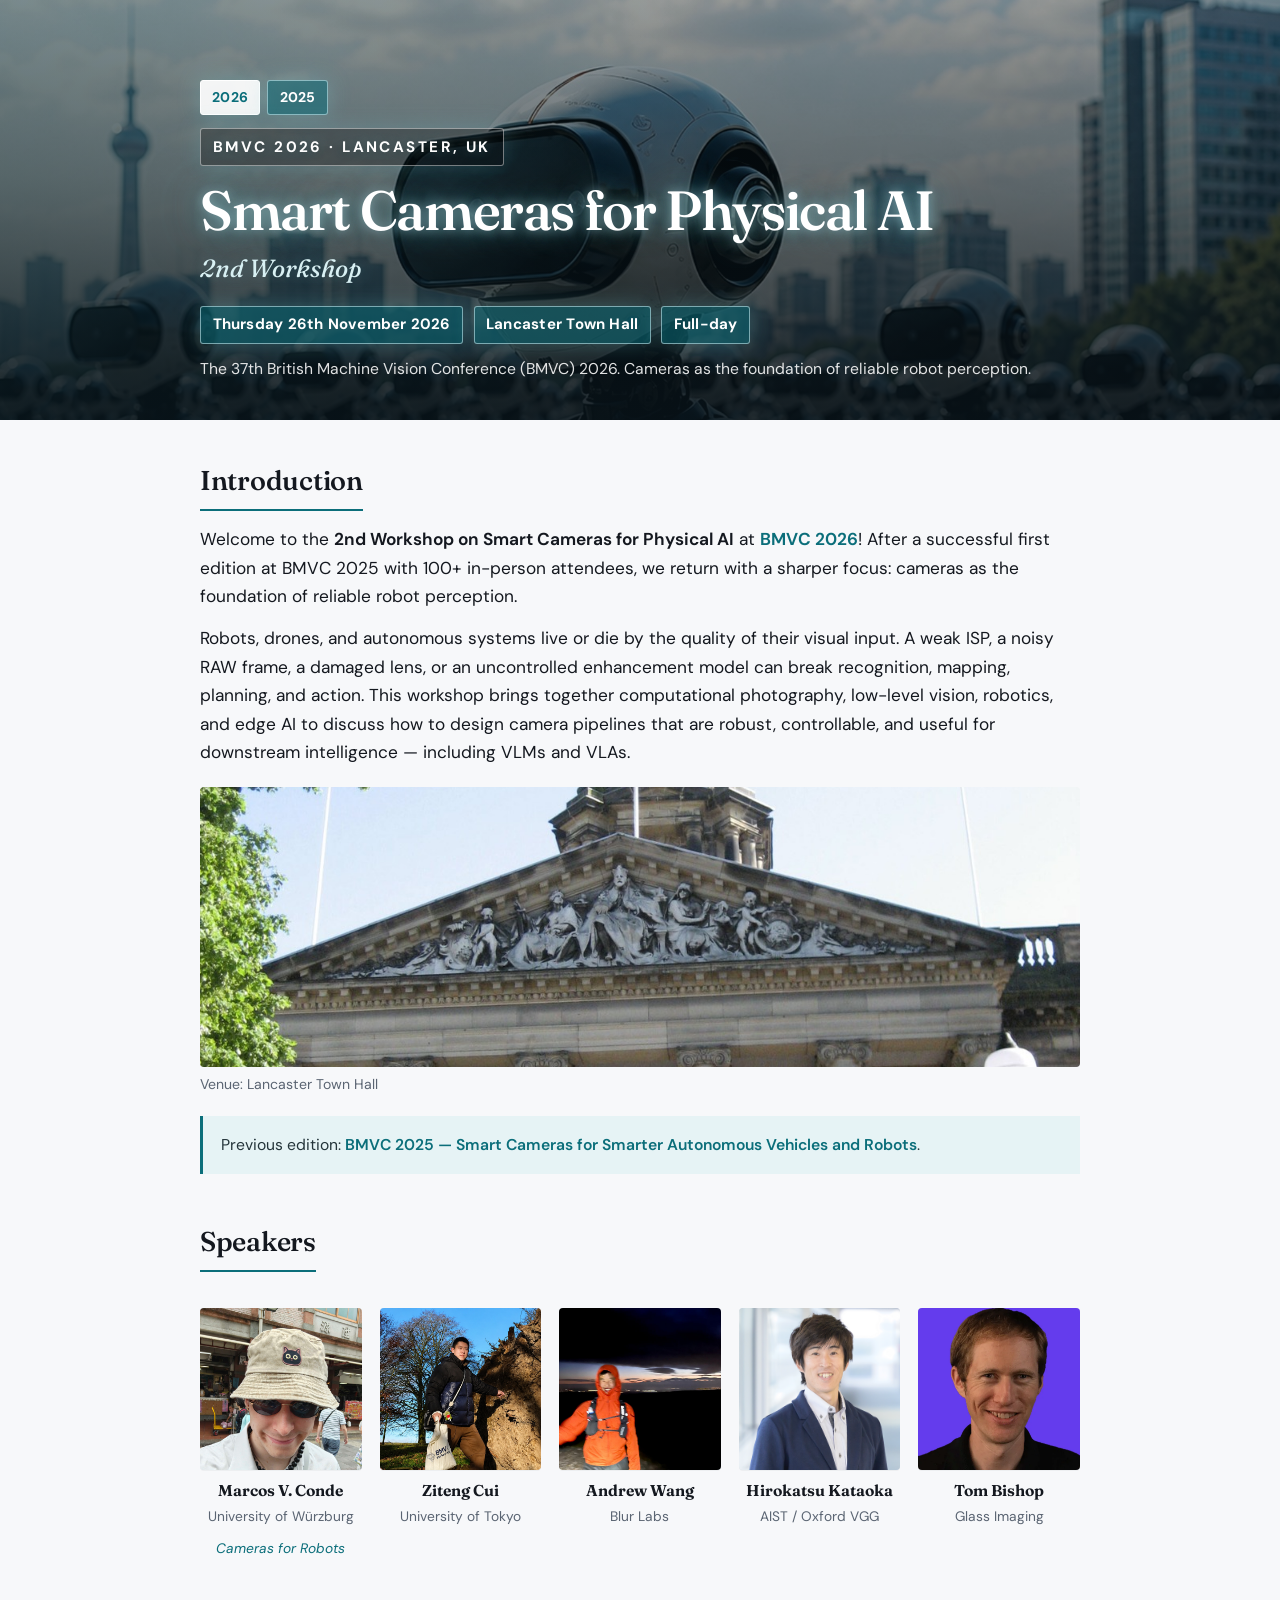
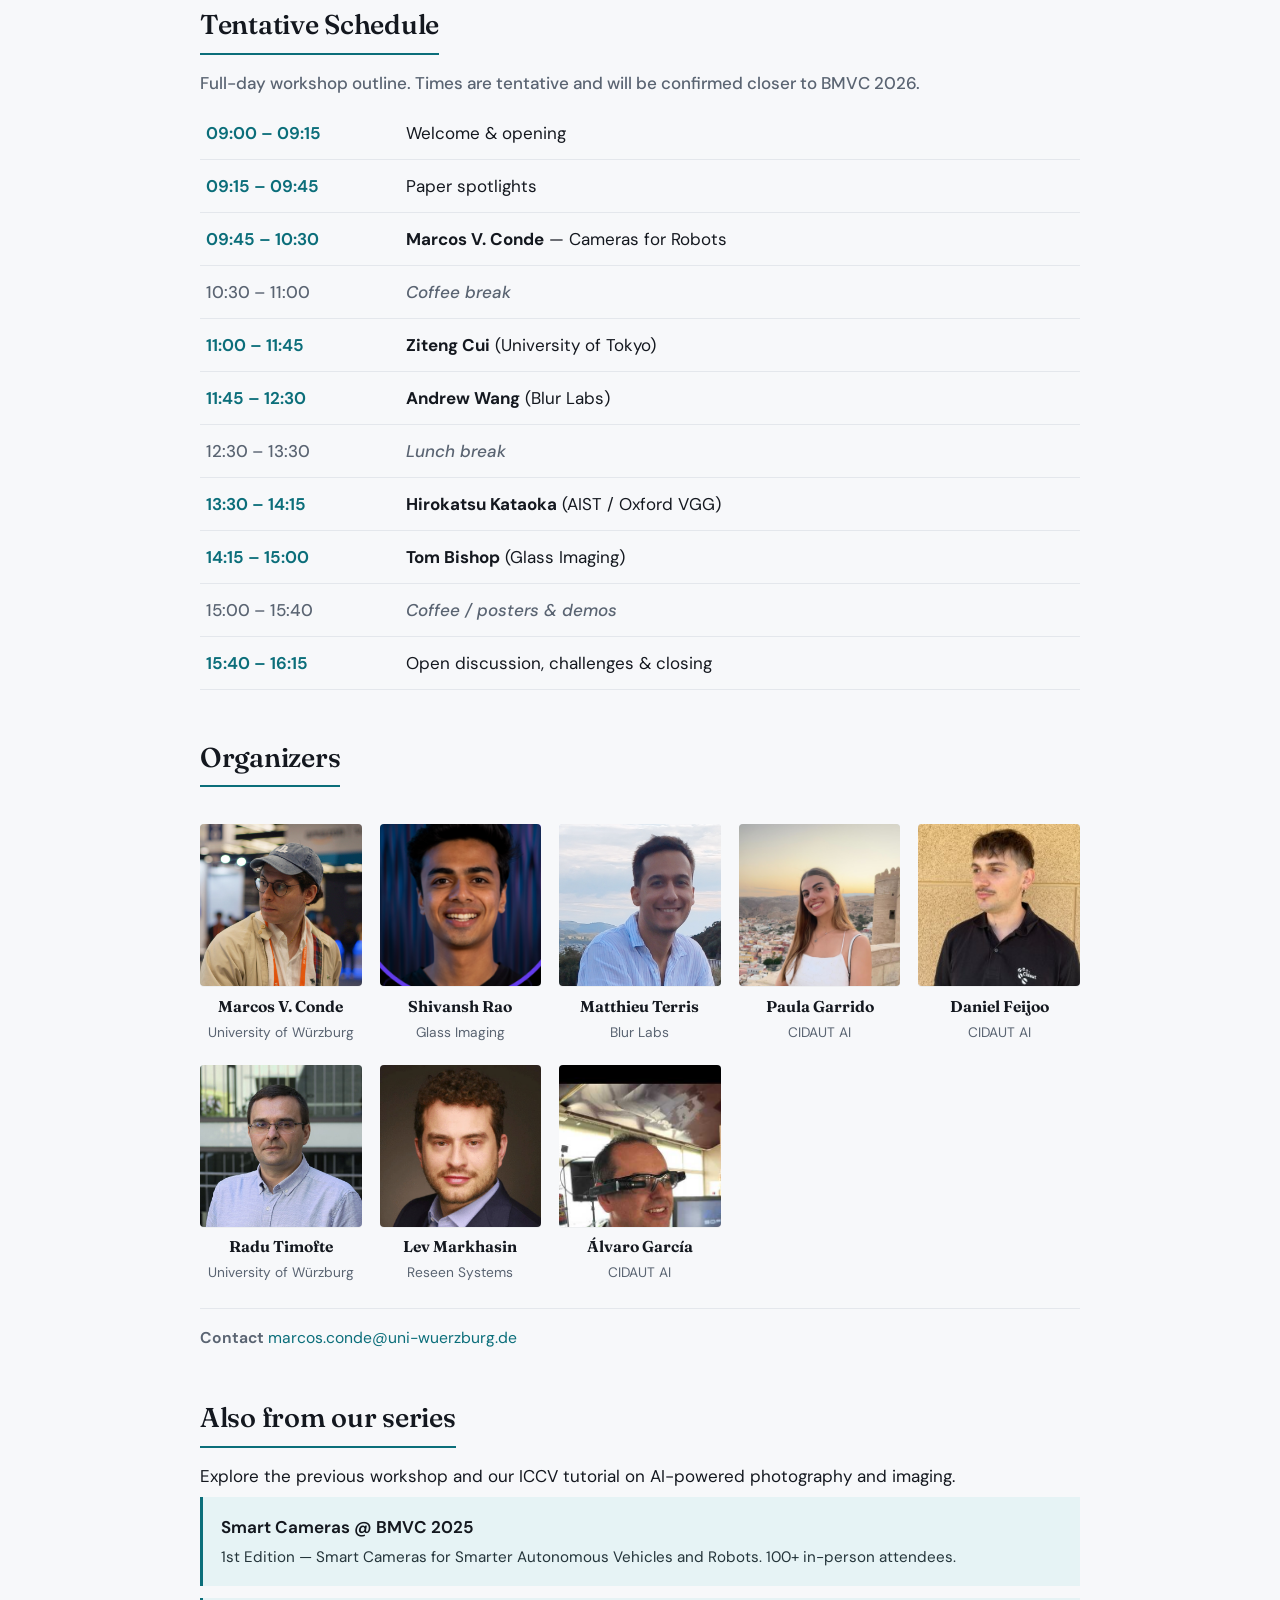
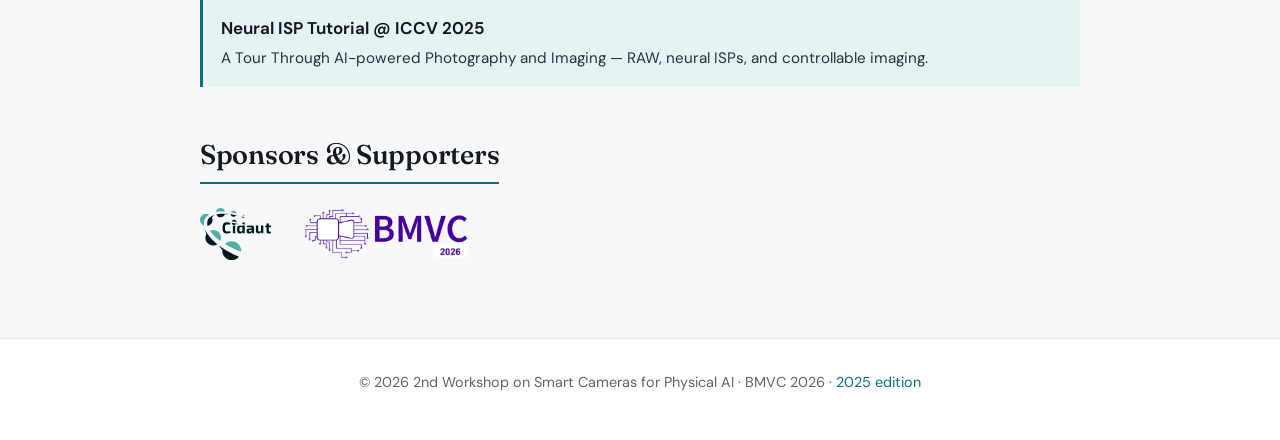
==== commit 9e47dd89: "update sept, new style" ====
--- a/index.html
+++ b/index.html
@@ -2,8 +2,8 @@
 <html lang="en">
 <head>
   <meta charset="UTF-8">
+  <meta name="viewport" content="width=device-width, initial-scale=1">
   <title>2nd Workshop on Smart Cameras for Physical AI — BMVC 2026</title>
-  <meta name="viewport" content="width=device-width, initial-scale=1">
   <meta name="description" content="2nd Workshop on Smart Cameras for Physical AI at BMVC 2026 in Lancaster, UK">
   <meta name="keywords" content="smart cameras, physical AI, robotics, computer vision, BMVC 2026, workshop, neural ISP, computational photography">
   <meta name="author" content="Marcos V. Conde">
@@ -16,226 +16,189 @@
   <meta property="og:image" content="https://supercamerai.github.io/img/hero-banner.jpg">
   <meta property="og:site_name" content="Smart Cameras for Physical AI">
 
-  <link rel="stylesheet" href="css/style.css">
+  <link rel="preconnect" href="https://fonts.googleapis.com">
+  <link rel="preconnect" href="https://fonts.gstatic.com" crossorigin>
+  <link href="https://fonts.googleapis.com/css2?family=DM+Sans:ital,opsz,wght@0,9..40,400;0,9..40,500;0,9..40,650;1,9..40,400&family=Fraunces:ital,opsz,wght@0,9..144,450;0,9..144,550;1,9..144,450&display=swap" rel="stylesheet">
+  <link rel="stylesheet" href="css/style.css?v=20260930b">
 </head>
 <body>
 
-  <header class="hero" aria-label="Workshop banner: smart cameras and robots">
-    <img src="img/hero-banner.jpg" alt="Smart cameras and robots">
+  <header class="hero">
+    <div class="hero-media" aria-hidden="true">
+      <img src="img/hero-banner.jpg" alt="">
+    </div>
+    <div class="hero-shade" aria-hidden="true"></div>
+    <div class="hero-content">
+      <nav class="edition-nav" aria-label="Workshop editions">
+        <span class="chip current">2026</span>
+        <a class="chip" href="2025/">2025</a>
+      </nav>
+      <p class="hero-kicker">BMVC 2026 · Lancaster, UK</p>
+      <h1>Smart Cameras for Physical&nbsp;AI</h1>
+      <p class="hero-edition">2nd Workshop</p>
+      <div class="hero-meta">
+        <div class="whenwhere">
+          <span class="chip">Thursday 26th November 2026</span>
+          <span class="chip">Lancaster Town Hall</span>
+          <span class="chip">Full-day</span>
+        </div>
+        <p class="tagline">The 37th British Machine Vision Conference (BMVC) 2026. Cameras as the foundation of reliable robot perception.</p>
+      </div>
+    </div>
   </header>
 
-  <div class="page-head">
-    <div class="edition-switch" aria-label="Workshop editions">
-      <span class="chip active">2026</span>
-      <a class="chip" href="2025/">2025</a>
-    </div>
-    <h1>Smart Cameras for Physical AI, 2nd Workshop</h1>
-
-    <div class="venue-row">
-      <div class="venue-copy">
-        <p class="event-line">
-          The 37th British Machine Vision Conference (BMVC) 2026
-          <span>Date: Thursday 26th November 2026 · Lancaster, UK</span>
-          <span>Venue: Lancaster Town Hall</span>
-        </p>
-      </div>
-      <figure class="venue-photo">
-        <img src="img/lancaster.jpg" alt="Lancaster Town Hall, workshop venue">
-        <figcaption>Lancaster Town Hall</figcaption>
-      </figure>
-    </div>
-  </div>
-
   <main>
-    <section id="intro" class="container">
+    <section class="container" id="intro">
       <h2>Introduction</h2>
-      <p>
+      <p class="lead">
         Welcome to the <b>2nd Workshop on Smart Cameras for Physical AI</b> at
         <b><a href="https://bmvc2026.bmva.org/">BMVC 2026</a></b>!
         After a successful first edition at BMVC 2025 with 100+ in-person attendees,
         we return with a sharper focus: cameras as the foundation of reliable robot perception.
       </p>
-      <p>
+      <p class="lead">
         Robots, drones, and autonomous systems live or die by the quality of their visual input.
         A weak ISP, a noisy RAW frame, a damaged lens, or an uncontrolled enhancement model can break
         recognition, mapping, planning, and action. This workshop brings together computational photography,
         low-level vision, robotics, and edge AI to discuss how to design camera pipelines that are robust,
         controllable, and useful for downstream intelligence — including VLMs and VLAs.
       </p>
-      <p>
-        Previous edition: <a href="2025/">BMVC 2025 — Smart Cameras for Smarter Autonomous Vehicles and Robots</a>.
-      </p>
-    </section>
-
-    <section id="speakers" class="container team-section">
+      <figure class="venue">
+        <img src="img/lancaster.jpg" alt="Lancaster Town Hall, workshop venue">
+        <figcaption>Venue: Lancaster Town Hall</figcaption>
+      </figure>
+      <div class="series">
+        <p>
+          Previous edition:
+          <a href="2025/">BMVC 2025 — Smart Cameras for Smarter Autonomous Vehicles and Robots</a>.
+        </p>
+      </div>
+    </section>
+
+    <section class="container" id="speakers">
       <h2>Speakers</h2>
       <div class="team-grid">
-
-        <div class="team-member">
+        <div class="person">
           <a href="https://mv-lab.github.io" target="_blank" rel="noopener">
-          <img src="img/marcos-notserious.jpg" alt="Marcos V. Conde">
-          <h3>Marcos V. Conde</h3>
-          <p>University of Würzburg</p>
-          <p class="talk-title">Cameras for Robots</p>
-          </a>
-        </div>
-
-        <div class="team-member">
+            <img src="img/marcos-notserious.jpg" alt="Marcos V. Conde">
+            <h3>Marcos V. Conde</h3>
+            <p>University of Würzburg</p>
+            <p class="talk">Cameras for Robots</p>
+          </a>
+        </div>
+        <div class="person">
           <a href="https://cuiziteng.github.io" target="_blank" rel="noopener">
-          <img src="img/cui.jpeg" alt="Ziteng Cui">
-          <h3>Ziteng Cui</h3>
-          <p>University of Tokyo</p>
-          </a>
-        </div>
-
-        <div class="team-member">
+            <img src="img/cui.jpeg" alt="Ziteng Cui">
+            <h3>Ziteng Cui</h3>
+            <p>University of Tokyo</p>
+          </a>
+        </div>
+        <div class="person">
           <a href="https://andrewwango.github.io/about/" target="_blank" rel="noopener">
-          <img src="img/andrew.jpg" alt="Andrew Wang">
-          <h3>Andrew Wang</h3>
-          <p>Blur Labs</p>
-          </a>
-        </div>
-
-        <div class="team-member">
+            <img src="img/andrew.jpg" alt="Andrew Wang">
+            <h3>Andrew Wang</h3>
+            <p>Blur Labs</p>
+          </a>
+        </div>
+        <div class="person">
           <a href="https://hirokatsukataoka.net" target="_blank" rel="noopener">
-          <img src="img/kataoka_photo2.png" alt="Hirokatsu Kataoka">
-          <h3>Hirokatsu Kataoka</h3>
-          <p>AIST / Oxford VGG</p>
-          </a>
-        </div>
-
-        <div class="team-member">
+            <img src="img/kataoka_photo2.png" alt="Hirokatsu Kataoka">
+            <h3>Hirokatsu Kataoka</h3>
+            <p>AIST / Oxford VGG</p>
+          </a>
+        </div>
+        <div class="person">
           <a href="https://www.glass-imaging.com" target="_blank" rel="noopener">
-          <img src="img/tom.webp" alt="Tom Bishop">
-          <h3>Tom Bishop</h3>
-          <p>Glass Imaging</p>
-          </a>
-        </div>
-
-      </div>
-    </section>
-
-    <section id="schedule" class="container">
+            <img src="img/tom.webp" alt="Tom Bishop">
+            <h3>Tom Bishop</h3>
+            <p>Glass Imaging</p>
+          </a>
+        </div>
+      </div>
+    </section>
+
+    <section class="container" id="schedule">
       <h2>Tentative Schedule</h2>
       <p class="muted">Full-day workshop outline. Times are tentative and will be confirmed closer to BMVC 2026.</p>
-      <table class="schedule-table">
-        <tr><td>Welcome &amp; opening</td><td>09:00 – 09:15</td></tr>
-        <tr><td>Paper spotlights</td><td>09:15 – 09:45</td></tr>
-        <tr><td><b>Marcos V. Conde</b> — Cameras for Robots</td><td>09:45 – 10:30</td></tr>
-        <tr class="break"><td>Coffee break</td><td>10:30 – 11:00</td></tr>
-        <tr><td><b>Ziteng Cui</b> (University of Tokyo)</td><td>11:00 – 11:45</td></tr>
-        <tr><td><b>Andrew Wang</b> (Blur Labs)</td><td>11:45 – 12:30</td></tr>
-        <tr class="break"><td>Lunch break</td><td>12:30 – 13:30</td></tr>
-        <tr><td><b>Hirokatsu Kataoka</b> (AIST / Oxford VGG)</td><td>13:30 – 14:15</td></tr>
-        <tr><td><b>Tom Bishop</b> (Glass Imaging)</td><td>14:15 – 15:00</td></tr>
-        <tr class="break"><td>Coffee / posters &amp; demos</td><td>15:00 – 15:40</td></tr>
-        <tr><td>Open discussion, challenges &amp; closing</td><td>15:40 – 16:15</td></tr>
+      <table class="schedule">
+        <tr><td>09:00 – 09:15</td><td>Welcome &amp; opening</td></tr>
+        <tr><td>09:15 – 09:45</td><td>Paper spotlights</td></tr>
+        <tr><td>09:45 – 10:30</td><td><b>Marcos V. Conde</b> — Cameras for Robots</td></tr>
+        <tr class="break"><td>10:30 – 11:00</td><td>Coffee break</td></tr>
+        <tr><td>11:00 – 11:45</td><td><b>Ziteng Cui</b> (University of Tokyo)</td></tr>
+        <tr><td>11:45 – 12:30</td><td><b>Andrew Wang</b> (Blur Labs)</td></tr>
+        <tr class="break"><td>12:30 – 13:30</td><td>Lunch break</td></tr>
+        <tr><td>13:30 – 14:15</td><td><b>Hirokatsu Kataoka</b> (AIST / Oxford VGG)</td></tr>
+        <tr><td>14:15 – 15:00</td><td><b>Tom Bishop</b> (Glass Imaging)</td></tr>
+        <tr class="break"><td>15:00 – 15:40</td><td>Coffee / posters &amp; demos</td></tr>
+        <tr><td>15:40 – 16:15</td><td>Open discussion, challenges &amp; closing</td></tr>
       </table>
     </section>
 
-    <section id="cfp" class="container">
-      <h2>Call for Papers</h2>
-      <p>
-        We invite paper submissions on computational photography and low-level computer vision
-        with applications in robotics and autonomous systems. Topics include, but are not limited to:
-      </p>
-      <ul class="topics-columns">
-        <li>camera-based perception</li>
-        <li>lens and optics</li>
-        <li>neural / classical ISPs</li>
-        <li>image restoration &amp; enhancement</li>
-        <li>drone and aerial imaging</li>
-        <li>novel image datasets</li>
-        <li>sensor fusion</li>
-        <li>real-time / edge AI</li>
-        <li>VLMs and VLAs for robots</li>
-        <li>robust sensing under adverse conditions</li>
-      </ul>
-      <br>
-      <p>
-        Papers should follow the BMVC 2026 format. Reviewing is double blind.
-        Accepted papers must be presented at the workshop.
-        Submission link will be announced soon.
-        See also the <a href="https://bmvc2026.bmva.org/">BMVC 2026 website</a>.
-      </p>
-
-      <h3>Important Dates <span class="muted">(tentative)</span></h3>
-      <table class="schedule-table">
-        <tr><td>Submission deadline</td><td>7th August 2026</td></tr>
-        <tr><td>Notification of acceptance</td><td>21st August 2026</td></tr>
-        <tr><td>Camera-ready submission</td><td>4th September 2026</td></tr>
-        <tr><td>Workshop date</td><td>26th November 2026, Lancaster, UK</td></tr>
-      </table>
-
-      <br>
-      <details>
-        <summary>Microsoft CMT service</summary>
-        <p>The Microsoft CMT service may be used for managing the peer-reviewing process for this workshop. This service is provided for free by Microsoft and they bear all expenses, including costs for Azure cloud services as well as for software development and support.</p>
-      </details>
-    </section>
-
-    <section id="organizers" class="container team-section">
+    <section class="container" id="organizers">
       <h2>Organizers</h2>
       <div class="team-grid">
-
-        <div class="team-member">
+        <div class="person">
           <a href="https://mv-lab.github.io/" target="_blank" rel="noopener">
-          <img src="img/marcosv.jpg" alt="Marcos V. Conde">
-          </a>
-          <h3>Marcos V. Conde</h3>
-          <p>University of Würzburg</p>
-        </div>
-
-        <div class="team-member">
+            <img src="img/marcosv.jpg" alt="Marcos V. Conde">
+            <h3>Marcos V. Conde</h3>
+            <p>University of Würzburg</p>
+          </a>
+        </div>
+        <div class="person">
           <a href="https://www.glass-imaging.com/team/shivansh-rao" target="_blank" rel="noopener">
-          <img src="img/rao.png" alt="Shivansh Rao">
-          </a>
-          <h3>Shivansh Rao</h3>
-          <p>Glass Imaging</p>
-        </div>
-
-        <div class="team-member">
-          <a href="https://cuiziteng.github.io" target="_blank" rel="noopener">
-          <img src="img/cui.jpeg" alt="Ziteng Cui">
-          </a>
-          <h3>Ziteng Cui</h3>
-          <p>University of Tokyo</p>
-        </div>
-
-        <div class="team-member">
+            <img src="img/rao.png" alt="Shivansh Rao">
+            <h3>Shivansh Rao</h3>
+            <p>Glass Imaging</p>
+          </a>
+        </div>
+        <div class="person">
+          <a href="https://blurlabs.ai" target="_blank" rel="noopener">
+            <img src="img/terris.png" alt="Matthieu Terris">
+            <h3>Matthieu Terris</h3>
+            <p>Blur Labs</p>
+          </a>
+        </div>
+        <div class="person">
+          <img src="img/paula.jpg" alt="Paula Garrido">
+          <h3>Paula Garrido</h3>
+          <p>CIDAUT AI</p>
+        </div>
+        <div class="person">
+          <img src="img/daniel-feijoo.jpg" alt="Daniel Feijoo">
+          <h3>Daniel Feijoo</h3>
+          <p>CIDAUT AI</p>
+        </div>
+        <div class="person">
           <a href="https://www.informatik.uni-wuerzburg.de/en/computervision/" target="_blank" rel="noopener">
-          <img src="img/radu.jpg" alt="Radu Timofte">
-          </a>
-          <h3>Radu Timofte</h3>
-          <p>University of Würzburg</p>
-        </div>
-
-        <div class="team-member">
+            <img src="img/radu.jpg" alt="Radu Timofte">
+            <h3>Radu Timofte</h3>
+            <p>University of Würzburg</p>
+          </a>
+        </div>
+        <div class="person">
           <a href="https://mv-lab.github.io/pimaging/" target="_blank" rel="noopener">
-          <img src="img/lev.png" alt="Lev Markhasin">
-          </a>
-          <h3>Lev Markhasin</h3>
-          <p>Tenkai AI</p>
-        </div>
-
-        <div class="team-member">
+            <img src="img/lev.png" alt="Lev Markhasin">
+            <h3>Lev Markhasin</h3>
+            <p>Reseen Systems</p>
+          </a>
+        </div>
+        <div class="person">
           <a href="https://scholar.google.com/citations?user=c6SJPnMAAAAJ&hl=en" target="_blank" rel="noopener">
-          <img src="img/alvgar.jpg" alt="Álvaro García">
-          </a>
-          <h3>Álvaro García</h3>
-          <p>CIDAUT AI</p>
-        </div>
-
-      </div>
-
-      <p class="contact-line"><b>Contact</b> <a href="mailto:marcos.conde@uni-wuerzburg.de">marcos.conde@uni-wuerzburg.de</a></p>
-    </section>
-
-    <section id="related" class="related-box" aria-label="Related workshops and tutorials">
+            <img src="img/alvgar.jpg" alt="Álvaro García">
+            <h3>Álvaro García</h3>
+            <p>CIDAUT AI</p>
+          </a>
+        </div>
+      </div>
+      <p class="contact"><b>Contact</b> <a href="mailto:marcos.conde@uni-wuerzburg.de">marcos.conde@uni-wuerzburg.de</a></p>
+    </section>
+
+    <section class="container" id="related" aria-label="Related workshops and tutorials">
       <h2>Also from our series</h2>
       <p>Explore the previous workshop and our ICCV tutorial on AI-powered photography and imaging.</p>
       <div class="related-links">
-        <a class="related-card" href="https://supercamerai.github.io/2025/" target="_blank" rel="noopener">
+        <a class="related-card" href="2025/">
           <strong>Smart Cameras @ BMVC 2025</strong>
           <span>1st Edition — Smart Cameras for Smarter Autonomous Vehicles and Robots. 100+ in-person attendees.</span>
         </a>
@@ -246,19 +209,19 @@
       </div>
     </section>
 
-    <section id="sponsors" class="container sponsors-section">
+    <section class="container" id="sponsors">
       <h2>Sponsors &amp; Supporters</h2>
       <div class="sponsor-grid">
         <img src="img/logo-cidaut.svg" alt="CIDAUT">
-        <img src="img/utokyo.svg.png" alt="UTokyo">
         <img src="img/bmvc-2026.png" alt="BMVC 2026">
       </div>
     </section>
-
   </main>
 
-  <footer>
-    <p>&copy; 2026 2nd Workshop on Smart Cameras for Physical AI · BMVC 2026 · <a href="2025/">2025 edition</a></p>
+  <footer class="site-footer">
+    <div class="container">
+      <p>&copy; 2026 2nd Workshop on Smart Cameras for Physical AI · BMVC 2026 · <a href="2025/">2025 edition</a></p>
+    </div>
   </footer>
 
 </body>
--- a/css/style.css
+++ b/css/style.css
@@ -1,445 +1,514 @@
-@import url('https://fonts.googleapis.com/css2?family=Source+Sans+3:wght@400;500;600;700;800&family=Source+Serif+4:opsz,wght@8..60,600;8..60,700&display=swap');
-
 :root {
-  --ink: #151a22;
-  --text: #243041;
-  --muted: #5c6778;
-  --line: #dce3ee;
-  --bg: #ffffff;
-  --soft: #f4f6fa;
-  --accent: #1f4b99;
-  --accent-soft: #eaf0fb;
+  --ink: #14181f;
+  --muted: #5a6472;
+  --line: #e4e7ec;
+  --paper: #f7f8fa;
+  --white: #ffffff;
+  --accent: #0b6e7a;
+  --accent-soft: #e6f3f5;
+  --warm: #c45c26;
+  --hero-height: min(52vh, 420px);
+  --max: 880px;
+  --font-display: "Fraunces", "Times New Roman", serif;
+  --font-body: "DM Sans", "Helvetica Neue", sans-serif;
 }
 
 * { box-sizing: border-box; margin: 0; padding: 0; }
 
-html { font-size: 21px; }
+html { scroll-behavior: smooth; }
 
 body {
-  font-family: "Source Sans 3", "Segoe UI", sans-serif;
-  line-height: 1.7;
-  color: var(--text);
-  background: var(--bg);
+  font-family: var(--font-body);
+  color: var(--ink);
+  background: var(--paper);
+  line-height: 1.65;
+  font-size: 17px;
   -webkit-font-smoothing: antialiased;
 }
 
-a { color: var(--accent); text-decoration: none; font-weight: 650; }
-a:hover { text-decoration: underline; }
-
-/* Clean panoramic crop: no blurred backdrop or side masking. */
-header.hero {
+img { max-width: 100%; display: block; }
+
+a {
+  color: var(--accent);
+  text-decoration: none;
+  transition: color 0.2s ease;
+}
+a:hover { color: var(--warm); }
+
+/* ---------- Hero ---------- */
+.hero {
   position: relative;
-  width: 100%;
-  height: clamp(220px, 25vw, 300px);
+  min-height: var(--hero-height);
+  display: flex;
+  align-items: flex-end;
   overflow: hidden;
-  display: flex;
-  justify-content: center;
-  background: transparent;
-}
-
-header.hero img {
-  display: block;
-  width: auto;
-  height: 100%;
-  max-width: 100%;
-  object-fit: contain;
-  object-position: center center;
-}
-
-header.hero::after {
-  content: "";
+  color: #fff;
+  background: #0b1c24;
+}
+
+.hero-media {
   position: absolute;
   inset: 0;
-  background: linear-gradient(180deg, transparent 78%, rgba(255,255,255,0.18) 100%);
-  pointer-events: none;
-}
-
-/* Title sits in page content, not on a contrasting top tab bar */
-.page-head {
-  width: min(1180px, 92vw);
-  margin: 0.75rem auto 0;
-  position: relative;
-  z-index: 2;
-  background: #fff;
-  border: 1px solid var(--line);
-  border-radius: 18px;
-  padding: 1.35rem 1.55rem 1.4rem;
-  box-shadow: 0 18px 40px rgba(21, 26, 34, 0.08);
-}
-
-.edition-switch {
-  display: flex;
-  flex-wrap: wrap;
-  gap: 0.5rem;
-  align-items: center;
-  margin-bottom: 0.85rem;
-}
-
-.edition-switch .chip {
-  display: inline-flex;
-  align-items: center;
-  justify-content: center;
-  padding: 0.38rem 0.9rem;
-  border-radius: 999px;
-  border: 1px solid var(--line);
-  background: var(--soft);
-  color: var(--muted);
-  font-size: 0.88rem;
-  font-weight: 750;
-  letter-spacing: 0.01em;
-  text-decoration: none;
-  line-height: 1.2;
-  transition: background 0.15s ease, color 0.15s ease, border-color 0.15s ease;
-}
-
-.edition-switch a.chip:hover {
-  background: var(--accent-soft);
-  color: var(--accent);
-  border-color: #c5d4f0;
-  text-decoration: none;
-}
-
-.edition-switch .chip.active {
-  background: var(--accent);
-  border-color: var(--accent);
-  color: #fff;
-}
-
-.page-head h1 {
-  font-family: "Source Serif 4", Georgia, serif;
-  font-size: clamp(1.95rem, 3.8vw, 2.85rem);
-  line-height: 1.15;
-  letter-spacing: -0.02em;
-  color: var(--ink);
-  font-weight: 700;
-  max-width: none;
-  margin-bottom: 1.15rem;
-}
-
-.page-head .venue-row {
-  margin-top: 0;
-}
-
-/* Layout */
-main {
-  width: min(1180px, 92vw);
-  margin: 0 auto;
-  padding: 0 0 3rem;
-}
-
-.container {
-  margin-top: 2.5rem;
-}
-
-.container h2 {
-  font-family: "Source Serif 4", Georgia, serif;
-  font-size: 1.55rem;
-  font-weight: 700;
-  color: var(--ink);
-  margin-bottom: 0.9rem;
-  padding-bottom: 0.4rem;
-  border-bottom: 2px solid var(--line);
-}
-
-.container h3 {
-  font-size: 1.15rem;
-  margin: 1.4rem 0 0.6rem;
-  color: var(--ink);
-}
-
-.container p {
-  font-size: 1.08rem;
-  color: var(--text);
-}
-
-.container p + p { margin-top: 0.95em; }
-
-.muted {
-  color: var(--muted);
-  font-weight: 500;
-}
-
-.edition-note {
-  margin: 1.1rem 0 0;
-  padding: 0.9rem 1.1rem;
-  background: var(--accent-soft);
-  border-left: 4px solid var(--accent);
-  border-radius: 0 12px 12px 0;
-  font-size: 1.02rem;
-}
-
-/* Venue row: text + photo */
-.venue-row {
-  display: grid;
-  grid-template-columns: 1.2fr 0.9fr;
-  gap: 1.25rem;
-  align-items: stretch;
-  margin: 1.5rem 0 0.25rem;
-}
-
-.venue-copy {
-  background: var(--soft);
-  border: 1px solid var(--line);
-  border-radius: 14px;
-  padding: 1.35rem 1.4rem;
-  display: flex;
-  flex-direction: column;
-  justify-content: center;
-  min-height: 220px;
-}
-
-.venue-copy .event-line {
-  color: var(--ink);
-  font-size: 1.12rem;
-  font-weight: 750;
-  line-height: 1.45;
-  margin: 0;
-}
-
-.venue-copy .event-line span {
-  display: block;
-  color: var(--muted);
-  font-weight: 600;
-  font-size: 1.05rem;
-  margin-top: 0.45rem;
-}
-
-.venue-photo {
-  margin: 0;
-  border-radius: 14px;
-  overflow: hidden;
-  border: 1px solid var(--line);
-  background: #ddd;
-  min-height: 220px;
-}
-
-.venue-photo img {
+  z-index: 0;
+}
+
+.hero-media img {
   width: 100%;
   height: 100%;
   object-fit: cover;
-  display: block;
-}
-
-.venue-photo figcaption {
+  object-position: center 42%;
+  filter: saturate(0.95) contrast(1.05);
+  transform: scale(1.02);
+}
+
+.hero-shade {
   position: absolute;
-  width: 1px;
-  height: 1px;
-  overflow: hidden;
-  clip: rect(0 0 0 0);
-}
-
-/* Team */
-.team-section .team-grid {
+  inset: 0;
+  background:
+    linear-gradient(180deg, rgba(8, 18, 24, 0.42) 0%, rgba(8, 18, 24, 0.58) 42%, rgba(8, 18, 24, 0.9) 100%),
+    linear-gradient(90deg, rgba(11, 110, 122, 0.22), transparent 55%);
+  z-index: 1;
+}
+
+.hero-content {
+  position: relative;
+  z-index: 2;
+  width: min(var(--max), calc(100% - 2.4rem));
+  margin: 0 auto;
+  padding: 3.2rem 0 2.4rem;
+  animation: rise 0.8s ease both;
+}
+
+.edition-nav {
+  display: flex;
+  gap: 0.45rem;
+  margin-bottom: 0.85rem;
+}
+
+.edition-nav .chip {
+  text-decoration: none;
+}
+
+.edition-nav .chip.current {
+  background: rgba(255, 255, 255, 0.92);
+  color: var(--accent);
+  border-color: #fff;
+}
+
+.hero-kicker {
+  display: inline-block;
+  font-size: 0.95rem;
+  letter-spacing: 0.16em;
+  text-transform: uppercase;
+  color: #fff;
+  margin-bottom: 0.9rem;
+  font-weight: 700;
+  padding: 0.35rem 0.75rem;
+  border-radius: 3px;
+  background: rgba(0, 0, 0, 0.28);
+  border: 1px solid rgba(255, 255, 255, 0.45);
+  text-shadow:
+    0 0 14px rgba(160, 235, 245, 0.45),
+    0 1px 8px rgba(0, 0, 0, 0.55);
+  box-shadow: 0 0 24px rgba(120, 220, 230, 0.22);
+}
+
+.hero h1 {
+  font-family: var(--font-display);
+  font-weight: 560;
+  font-size: clamp(2.2rem, 5.4vw, 3.45rem);
+  line-height: 1.08;
+  letter-spacing: -0.025em;
+  margin-bottom: 0.45rem;
+  text-shadow:
+    0 0 12px rgba(200, 245, 255, 0.55),
+    0 0 28px rgba(120, 220, 230, 0.55),
+    0 0 56px rgba(11, 110, 122, 0.5),
+    0 2px 18px rgba(0, 0, 0, 0.55);
+}
+
+.hero-edition {
+  font-family: var(--font-display);
+  font-style: italic;
+  font-weight: 450;
+  font-size: clamp(1.2rem, 2.5vw, 1.55rem);
+  color: #d8f0f3;
+  margin-bottom: 1.1rem;
+  text-shadow: 0 0 16px rgba(120, 220, 230, 0.25);
+}
+
+.hero-meta {
+  font-size: 1.02rem;
+  color: rgba(255, 255, 255, 0.9);
+  max-width: 100%;
+}
+
+.hero-meta .whenwhere {
+  display: flex;
+  flex-wrap: nowrap;
+  gap: 0.55rem 0.65rem;
+  align-items: center;
+  margin: 0 0 0.75rem;
+  width: max-content;
+  max-width: 100%;
+}
+
+.hero-meta .whenwhere .chip {
+  white-space: nowrap;
+  flex-shrink: 0;
+  font-size: 0.94rem;
+  padding: 0.34rem 0.72rem;
+}
+
+.hero-meta .chip,
+.edition-nav .chip {
+  display: inline-block;
+  padding: 0.38rem 0.85rem;
+  border-radius: 3px;
+  background: rgba(11, 110, 122, 0.55);
+  border: 1px solid rgba(210, 245, 250, 0.55);
+  color: #fff;
+  font-weight: 700;
+  font-size: 1.02rem;
+  letter-spacing: 0.015em;
+  box-shadow: 0 0 22px rgba(120, 220, 230, 0.28);
+}
+
+.edition-nav .chip { font-size: 0.88rem; padding: 0.28rem 0.7rem; }
+
+.hero-meta .tagline {
+  color: rgba(255, 255, 255, 0.88);
+  font-size: 0.98rem;
+}
+
+/* ---------- Layout ---------- */
+main { padding-bottom: 2rem; }
+
+.container {
+  width: min(var(--max), calc(100% - 2.4rem));
+  margin: 0 auto;
+  padding: 2.4rem 0 0.4rem;
+}
+
+.container h2 {
+  font-family: var(--font-display);
+  font-size: 1.7rem;
+  font-weight: 550;
+  letter-spacing: -0.01em;
+  margin-bottom: 0.9rem;
+  color: var(--ink);
+  border-bottom: 2px solid var(--accent);
+  padding-bottom: 0.35rem;
+  display: inline-block;
+}
+
+.container h3 {
+  font-family: var(--font-display);
+  font-size: 1.25rem;
+  font-weight: 550;
+  margin: 1.4rem 0 0.4rem;
+}
+
+.lead {
+  font-size: 1.08rem;
+  color: var(--ink);
+}
+
+.lead + .lead,
+.container p + p { margin-top: 0.85rem; }
+
+.lead b, .lead strong, p b, p strong { font-weight: 650; }
+
+.muted { color: var(--muted); font-weight: 500; }
+
+.series {
+  margin-top: 1.25rem;
+  padding: 1rem 1.1rem;
+  background: var(--accent-soft);
+  border-left: 3px solid var(--accent);
+}
+
+.series p { margin: 0; font-size: 0.98rem; color: #24343a; }
+.series a { font-weight: 600; }
+
+.venue {
+  margin-top: 1.25rem;
+}
+
+.venue img {
+  width: 100%;
+  max-height: 280px;
+  object-fit: cover;
+  object-position: center 40%;
+  border-radius: 4px;
+}
+
+.venue figcaption {
+  margin-top: 0.4rem;
+  font-size: 0.88rem;
+  color: var(--muted);
+}
+
+/* ---------- Topics / CFP ---------- */
+.topic-grid {
+  list-style: none;
+  margin: 1rem 0 1.35rem;
   display: grid;
-  grid-template-columns: repeat(auto-fit, minmax(170px, 1fr));
-  gap: 1.15rem;
-  margin-top: 1.15rem;
-}
-
-.team-member {
-  text-align: center;
-  background: var(--soft);
+  grid-template-columns: 1fr 1fr;
+  gap: 0.55rem 1.4rem;
+}
+
+.topic-grid li {
+  position: relative;
+  padding-left: 1.05rem;
+  color: #2a323c;
+  font-size: 0.97rem;
+  line-height: 1.45;
+}
+
+.topic-grid li::before {
+  content: "";
+  position: absolute;
+  left: 0;
+  top: 0.7em;
+  width: 0.38rem;
+  height: 0.38rem;
+  border-radius: 1px;
+  background: var(--accent);
+  transform: translateY(-50%) rotate(45deg);
+}
+
+.cfp-format {
+  margin: 0.2rem 0 1.1rem;
+  padding: 0.95rem 1.05rem;
+  background: var(--white);
   border: 1px solid var(--line);
-  border-radius: 14px;
-  padding: 0.9rem 0.75rem 1.05rem;
-}
-
-.team-member a {
-  color: inherit;
-  text-decoration: none;
-  display: block;
-}
-
-.team-member a:hover { text-decoration: none; }
-.team-member a:hover h3 { color: var(--accent); }
-
-.team-member img {
+  border-left: 3px solid var(--accent);
+  font-size: 0.98rem;
+}
+
+.dates {
+  width: 100%;
+  border-collapse: collapse;
+  margin: 1rem 0 0.5rem;
+  font-size: 0.98rem;
+}
+
+.dates th,
+.dates td {
+  text-align: left;
+  padding: 0.7rem 0.4rem;
+  border-bottom: 1px solid var(--line);
+}
+
+.dates th {
+  width: 46%;
+  color: var(--muted);
+  font-weight: 500;
+}
+
+.dates td { font-weight: 600; color: var(--ink); }
+
+.note {
+  margin-top: 0.9rem;
+  font-size: 0.95rem;
+  color: var(--muted);
+}
+
+details {
+  margin-top: 1rem;
+  color: var(--muted);
+  font-size: 0.95rem;
+}
+
+details summary {
+  cursor: pointer;
+  font-weight: 650;
+  color: var(--ink);
+}
+
+details p { margin-top: 0.55rem; }
+
+/* ---------- Schedule ---------- */
+.schedule {
+  width: 100%;
+  border-collapse: collapse;
+  margin-top: 0.6rem;
+}
+
+.schedule td {
+  padding: 0.75rem 0.35rem;
+  border-bottom: 1px solid var(--line);
+  vertical-align: top;
+}
+
+.schedule td:first-child {
+  width: 12.5rem;
+  font-variant-numeric: tabular-nums;
+  color: var(--accent);
+  font-weight: 650;
+  white-space: nowrap;
+}
+
+.schedule .break td {
+  color: var(--muted);
+  font-style: italic;
+  font-weight: 500;
+}
+
+.schedule .break td:first-child { font-style: normal; }
+
+/* ---------- Team ---------- */
+.team-grid {
+  display: grid;
+  grid-template-columns: repeat(auto-fill, minmax(140px, 1fr));
+  gap: 1.5rem 1.1rem;
+  margin-top: 1.4rem;
+}
+
+.person { text-align: center; }
+
+.person a { color: inherit; }
+
+.person img {
   width: 100%;
   aspect-ratio: 1;
   object-fit: cover;
-  border-radius: 10px;
-  background: #e8edf5;
-}
-
-.team-member h3 {
-  margin: 0.7em 0 0.15em;
-  font-size: 1.05rem;
-  font-weight: 750;
-}
-
-.team-member p {
-  font-size: 0.92rem;
-  color: var(--muted);
-  font-weight: 550;
-}
-
-.talk-title {
-  margin-top: 0.3em !important;
+  object-position: center 18%;
+  border-radius: 4px;
+  background: #dde3ea;
+  box-shadow: 0 1px 0 rgba(20, 24, 31, 0.04);
+  transition: transform 0.25s ease, box-shadow 0.25s ease;
+}
+
+.person a:hover img {
+  transform: translateY(-2px);
+  box-shadow: 0 8px 20px rgba(20, 24, 31, 0.12);
+}
+
+.person h3 {
+  margin-top: 0.65rem;
+  font-size: 0.98rem;
+  font-weight: 650;
+  line-height: 1.25;
+  color: var(--ink);
+}
+
+.person p {
+  margin-top: 0.2rem;
+  font-size: 0.86rem;
+  color: var(--muted);
+  line-height: 1.35;
+}
+
+.person .talk {
   color: var(--accent);
-  font-size: 0.9rem !important;
-  font-weight: 750 !important;
-}
-
-/* Related series */
-.related-box {
-  margin-top: 2.6rem;
-  padding: 1.45rem 1.5rem 1.55rem;
-  border-radius: 16px;
-  background: var(--ink);
-  color: #fff;
-}
-
-.related-box h2 {
-  border: none;
-  color: #fff;
-  margin-bottom: 0.4rem;
-  font-size: 1.4rem;
-}
-
-.related-box > p {
-  color: rgba(255,255,255,0.82);
-  margin-bottom: 1rem;
-  font-size: 1.02rem;
-}
-
+  font-style: italic;
+}
+
+.contact {
+  margin-top: 1.6rem;
+  padding-top: 1rem;
+  border-top: 1px solid var(--line);
+  font-size: 0.98rem;
+  color: var(--muted);
+}
+
+/* ---------- Related ---------- */
 .related-links {
   display: grid;
-  grid-template-columns: repeat(2, minmax(0, 1fr));
-  gap: 0.85rem;
+  gap: 0.75rem;
+  margin-top: 0.4rem;
 }
 
 .related-card {
   display: block;
-  background: rgba(255,255,255,0.06);
-  border: 1px solid rgba(255,255,255,0.16);
-  border-radius: 12px;
-  padding: 0.95rem 1rem;
-  color: #fff !important;
-  text-decoration: none !important;
-}
-
-.related-card:hover { background: rgba(255,255,255,0.12); }
+  padding: 1rem 1.1rem;
+  background: var(--accent-soft);
+  border-left: 3px solid var(--accent);
+  color: inherit;
+}
 
 .related-card strong {
   display: block;
-  font-size: 1.05rem;
-  margin-bottom: 0.25rem;
+  color: var(--ink);
+  font-weight: 650;
 }
 
 .related-card span {
   display: block;
-  font-size: 0.92rem;
-  font-weight: 500;
-  color: rgba(255,255,255,0.78);
-  line-height: 1.4;
-}
-
-/* Sponsors */
-.sponsors-section { text-align: center; }
+  margin-top: 0.25rem;
+  color: #24343a;
+  font-size: 0.95rem;
+}
+
+.related-card:hover strong { color: var(--warm); }
+
+/* ---------- Sponsors ---------- */
 .sponsor-grid {
   display: flex;
   flex-wrap: wrap;
-  justify-content: center;
   align-items: center;
-  gap: 2rem;
-  margin-top: 1rem;
-  padding: 1.4rem;
-  background: var(--soft);
-  border: 1px solid var(--line);
-  border-radius: 14px;
-}
+  gap: 1.4rem 2rem;
+  margin-top: 0.6rem;
+}
+
 .sponsor-grid img {
-  max-width: 210px;
-  max-height: 88px;
+  height: 52px;
+  width: auto;
+  max-width: 180px;
   object-fit: contain;
 }
 
-.topics-columns {
-  column-count: 2;
-  column-gap: 2rem;
-  list-style-position: outside;
-  padding-left: 1.2rem;
-  margin: 0.8em 0 0;
-  font-size: 1.05rem;
-}
-.topics-columns li { margin-bottom: 0.4rem; }
-
-.schedule-table {
-  width: 100%;
-  border-collapse: collapse;
-  margin-top: 0.9em;
-  background: #fff;
-  border: 1px solid var(--line);
-  border-radius: 12px;
-  overflow: hidden;
-}
-
-.schedule-table td {
-  padding: 0.78rem 1.1rem;
-  border-bottom: 1px solid var(--line);
-  font-size: 1.05rem;
-}
-
-.schedule-table tr:last-child td { border-bottom: none; }
-.schedule-table tr:nth-child(even):not(.break) td { background: var(--soft); }
-
-.schedule-table tr.break td {
-  background: #fff7e8;
-  color: #8a5a12;
-  font-weight: 750;
-}
-
-.schedule-table tr.break td:last-child {
-  color: #8a5a12;
-}
-
-.schedule-table td:last-child {
-  text-align: right;
-  white-space: nowrap;
-  color: var(--muted);
-  font-weight: 650;
-}
-
-.contact-line {
-  margin-top: 1.25rem;
-  font-size: 1.05rem;
-}
-
-details {
-  margin-top: 1rem;
-  color: var(--muted);
-}
-details summary {
-  cursor: pointer;
-  font-weight: 700;
-  color: var(--ink);
-}
-
-footer {
+/* ---------- Footer ---------- */
+.site-footer {
+  margin-top: 2.5rem;
+  padding: 2rem 0 2.4rem;
+  background: var(--white);
+  border-top: 1px solid var(--line);
   text-align: center;
-  padding: 1.4rem 1rem;
-  background: var(--soft);
-  border-top: 1px solid var(--line);
-  color: var(--muted);
-  font-size: 0.95rem;
-}
-footer a { color: var(--accent); }
-
-@media (max-width: 860px) {
-  html { font-size: 18.5px; }
-  header.hero {
-    height: clamp(180px, 32vw, 240px);
+}
+
+.site-footer .container { padding-top: 0; }
+
+.site-footer .mark {
+  height: 52px;
+  width: auto;
+  margin: 0 auto 1rem;
+}
+
+.site-footer p {
+  font-size: 0.9rem;
+  color: var(--muted);
+}
+
+@keyframes rise {
+  from { opacity: 0; transform: translateY(14px); }
+  to { opacity: 1; transform: translateY(0); }
+}
+
+@media (max-width: 700px) {
+  body { font-size: 16px; }
+  .hero-content { padding: 2.4rem 0 1.8rem; }
+  .hero h1 { font-size: clamp(2.05rem, 9vw, 2.6rem); }
+  .hero-meta .whenwhere {
+    flex-wrap: wrap;
+    width: auto;
   }
-  .page-head {
-    margin-top: -1rem;
-    padding: 1.15rem 1.15rem 1.2rem;
+  .hero-meta .whenwhere .chip {
+    white-space: normal;
+    font-size: 0.88rem;
   }
-  .venue-row { grid-template-columns: 1fr; }
-  .venue-photo { min-height: 220px; }
-  .related-links { grid-template-columns: 1fr; }
-  .topics-columns { column-count: 1; }
-  .schedule-table td:last-child { white-space: normal; }
-  .team-section .team-grid {
+  .topic-grid { grid-template-columns: 1fr; }
+  .team-grid {
     grid-template-columns: repeat(2, minmax(0, 1fr));
+    gap: 1.2rem 0.9rem;
   }
-}
+  .schedule td:first-child { width: 7.2rem; font-size: 0.92rem; }
+  .dates th { width: 48%; }
+}
+
+@media (prefers-reduced-motion: reduce) {
+  .hero-content { animation: none; }
+  .person img { transition: none; }
+}
